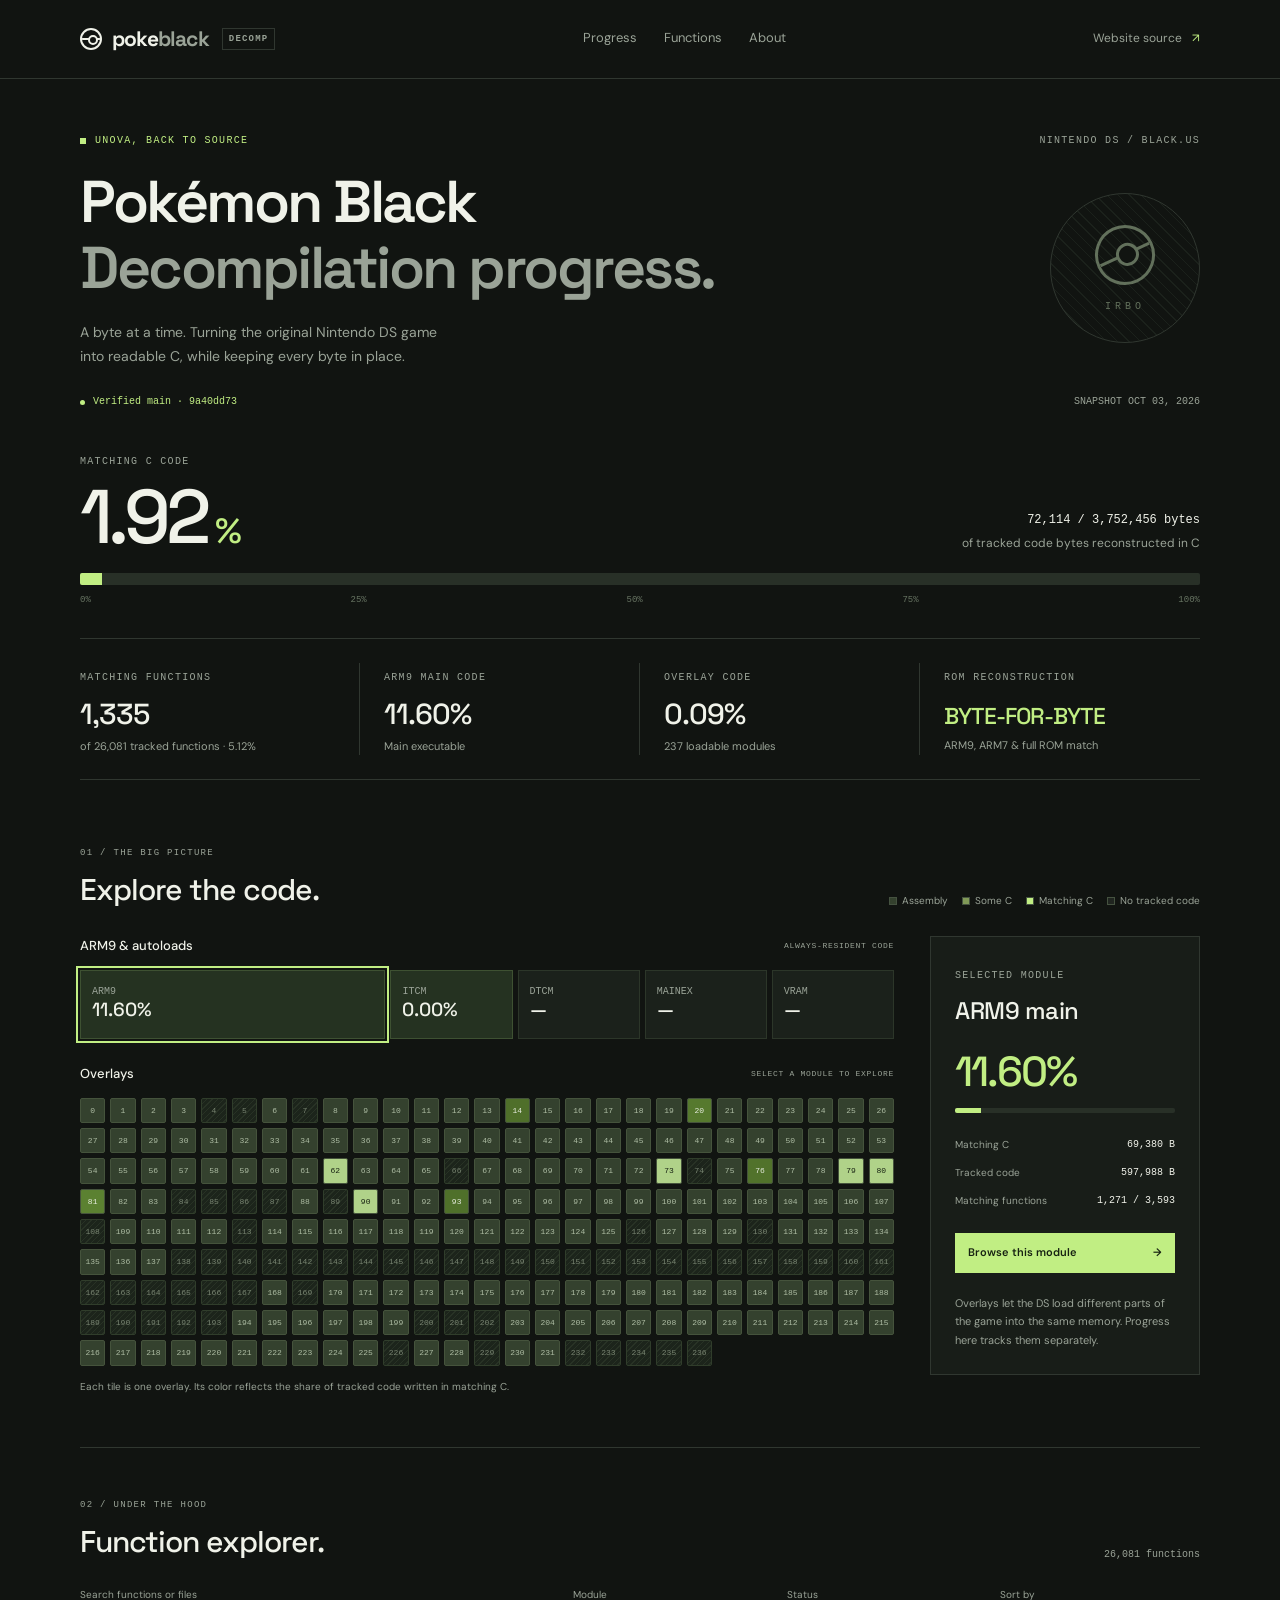
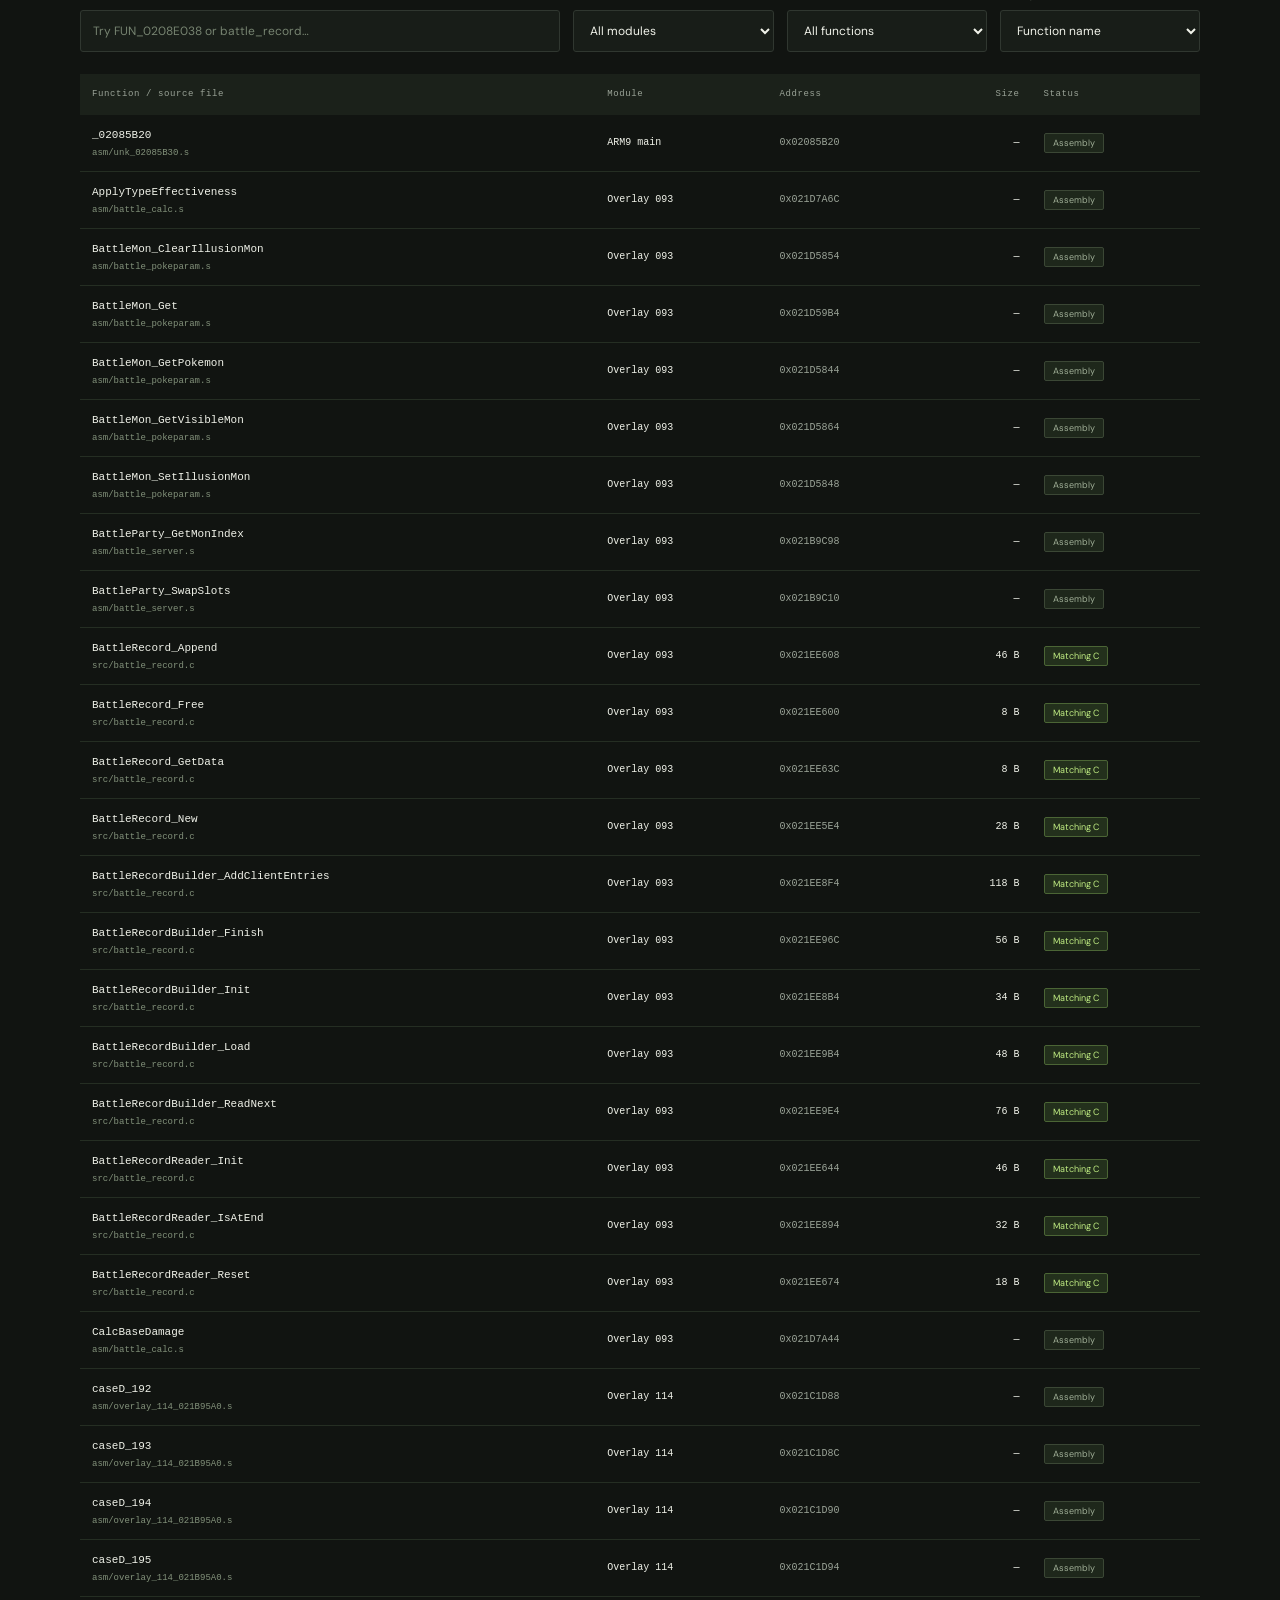
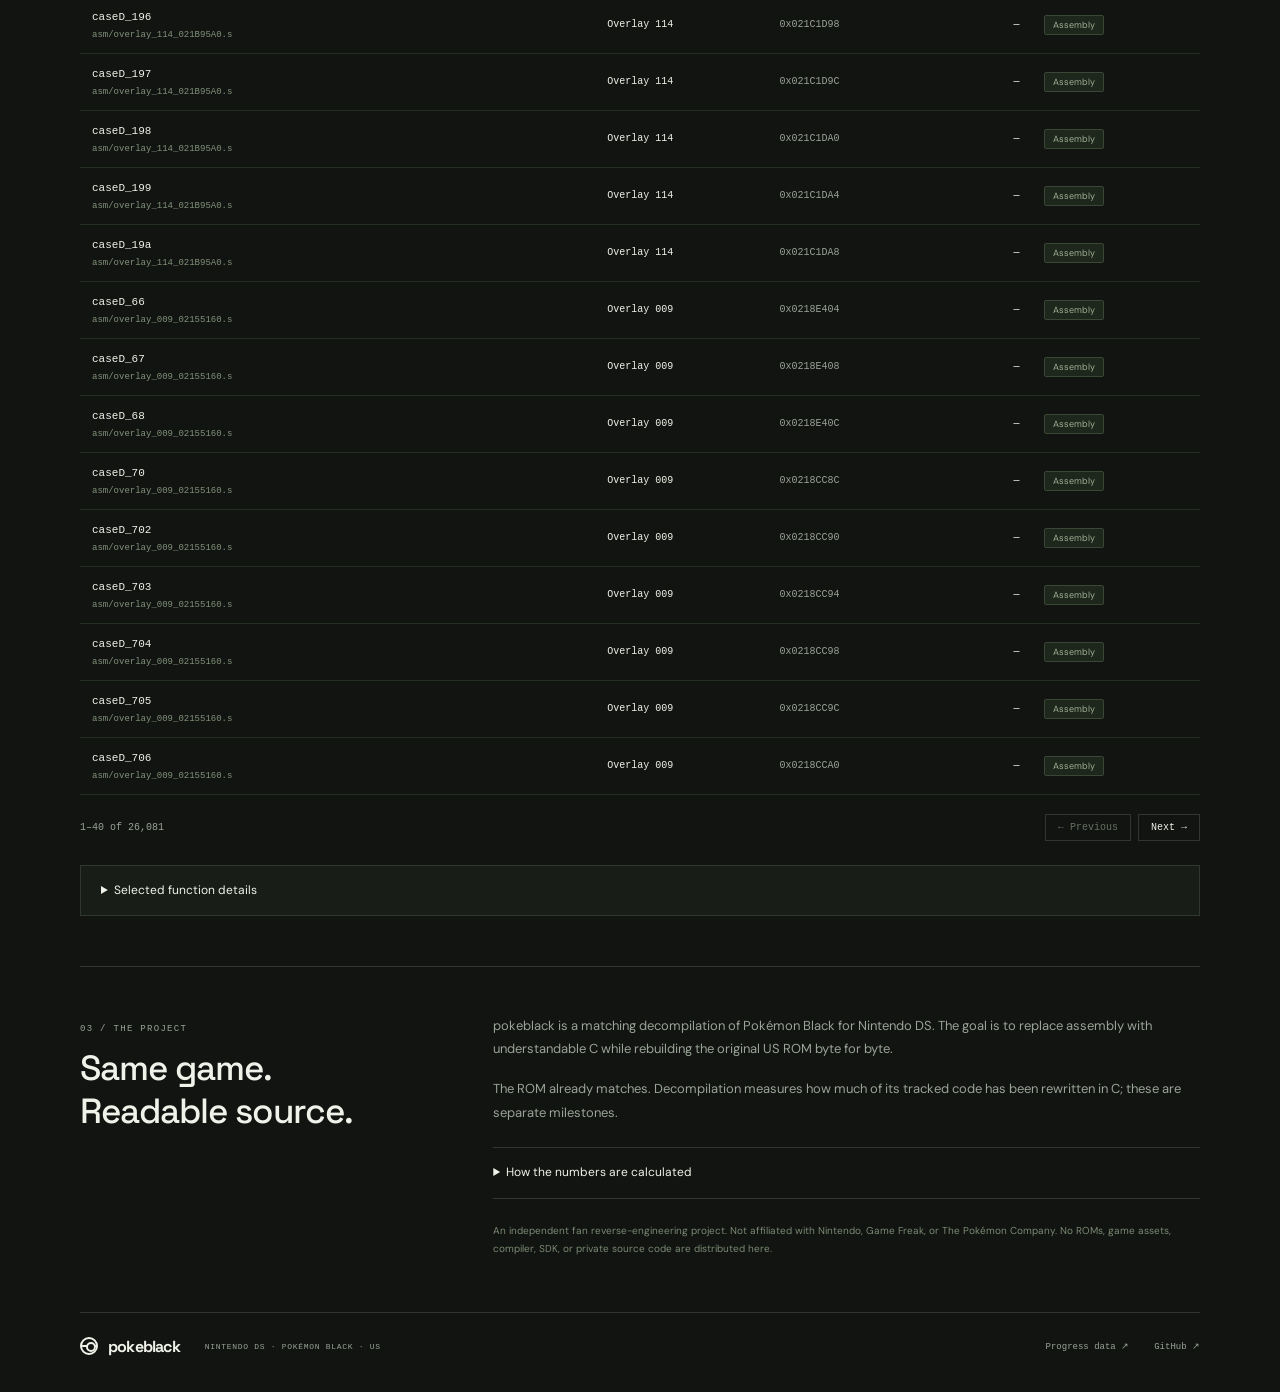
==== index.html @ dac3422d "Add verified Pokemon Black progress showcase" ====
<!doctype html>
<html lang="en">
<head>
  <meta charset="utf-8">
  <meta name="viewport" content="width=device-width,initial-scale=1">
  <meta name="theme-color" content="#111411">
  <meta name="description" content="Follow Pokémon Black's matching decompilation: verified code progress, Nintendo DS overlays, and a searchable function explorer.">
  <title>pokeblack · Decompilation progress</title>
  <link rel="icon" href="favicon.svg" type="image/svg+xml">
  <link rel="stylesheet" href="style.css">
  <script src="app.js" defer></script>
</head>
<body>
  <a class="skip" href="#main">Skip to content</a>
  <header>
    <div class="header-inner">
      <a class="brand" href="#"><span class="ball" aria-hidden="true"></span>poke<span>black</span><span class="brand-tag">DECOMP</span></a>
      <nav aria-label="Main navigation"><a href="#progress">Progress</a><a href="#explorer">Functions</a><a href="#about">About</a></nav>
      <a class="repo-link" href="https://github.com/reflxay/pokeblack-progress">Website source <span aria-hidden="true">↗</span></a>
    </div>
  </header>
  <main id="main">
    <section class="hero" id="progress">
      <div class="eyebrow"><span class="tiny-square"></span> UNOVA, BACK TO SOURCE <span class="edition">NINTENDO DS / BLACK.US</span></div>
      <div class="hero-heading"><div><h1>Pokémon Black<span>Decompilation progress.</span></h1><p>A byte at a time. Turning the original Nintendo DS game<br class="desktop-break"> into readable C, while keeping every byte in place.</p></div><div class="hero-mark" aria-hidden="true"><span class="ball"></span><span>IRBO</span></div></div>
      <div class="snapshot"><span class="live-dot"></span><span id="verification">Loading verified snapshot…</span><span class="snapshot-date" id="snapshot-date"></span></div>
      <p class="error" id="error" role="alert" hidden></p>
      <div class="progress-heading"><div><span class="metric-label">MATCHING C CODE</span><div class="big-number"><span id="overall">—</span><span>%</span></div></div><div class="progress-caption"><strong id="byte-caption">Reading progress data…</strong><span>of tracked code bytes reconstructed in C</span></div></div>
      <progress id="overall-bar" value="0" max="100" aria-label="Overall matching C code progress"></progress>
      <div class="scale" aria-hidden="true"><span>0%</span><span>25%</span><span>50%</span><span>75%</span><span>100%</span></div>
      <div class="stats">
        <div><span class="metric-label">MATCHING FUNCTIONS</span><strong id="matched-functions">—</strong><span id="function-caption">of tracked named functions</span></div>
        <div><span class="metric-label">ARM9 MAIN CODE</span><strong id="arm9-percent">—</strong><span>Main executable</span></div>
        <div><span class="metric-label">OVERLAY CODE</span><strong id="overlay-percent">—</strong><span id="overlay-caption">Loadable game modules</span></div>
        <div><span class="metric-label">ROM RECONSTRUCTION</span><strong class="match" id="rom-status">—</strong><span id="rom-caption">Original ROM comparison</span></div>
      </div>
    </section>

    <section class="map-section" aria-labelledby="map-title">
      <div class="section-title"><div><span class="section-number">01 / THE BIG PICTURE</span><h2 id="map-title">Explore the code.</h2></div><div class="legend"><span><i class="legend-remaining"></i>Assembly</span><span><i class="legend-partial"></i>Some C</span><span><i class="legend-done"></i>Matching C</span><span><i class="legend-empty"></i>No tracked code</span></div></div>
      <div class="map-layout"><div class="map-main"><div class="map-label"><h3>ARM9 &amp; autoloads</h3><span>ALWAYS-RESIDENT CODE</span></div><div id="core-map" class="core-map"></div><div class="map-label overlays-label"><h3>Overlays</h3><span>SELECT A MODULE TO EXPLORE</span></div><div class="heatmap" id="overlay-map" aria-label="Overlay code progress"></div><p class="map-note">Each tile is one overlay. Its color reflects the share of tracked code written in matching C.</p></div>
      <aside class="module-detail" id="module-detail" aria-live="polite"><span class="metric-label">SELECTED MODULE</span><h3 id="module-title">ARM9 main</h3><strong class="module-percent" id="module-percent">—</strong><progress id="module-bar" value="0" max="100" aria-label="Selected module matching C progress"></progress><dl><div><dt>Matching C</dt><dd id="module-bytes">—</dd></div><div><dt>Tracked code</dt><dd id="module-total">—</dd></div><div><dt>Matching functions</dt><dd id="module-functions">—</dd></div></dl><button class="primary-button" id="explore-module" type="button">Browse this module <span aria-hidden="true">→</span></button><p>Overlays let the DS load different parts of the game into the same memory. Progress here tracks them separately.</p></aside></div>
    </section>

    <section id="explorer" aria-labelledby="explorer-title">
      <div class="section-title"><div><span class="section-number">02 / UNDER THE HOOD</span><h2 id="explorer-title">Function explorer.</h2></div><span class="result-count" id="result-count" aria-live="polite">Loading…</span></div>
      <form class="filters" role="search" id="filters"><label class="search-label">Search functions or files<input id="search" type="search" placeholder="Try FUN_0208E038 or battle_record…" autocomplete="off"></label><label>Module<select id="module-select"><option value="">All modules</option></select></label><label>Status<select id="status-select"><option value="">All functions</option><option value="matched">Matching C</option><option value="assembly">Assembly</option></select></label><label>Sort by<select id="sort-select"><option value="name">Function name</option><option value="size">C function size</option><option value="module">Module</option></select></label></form>
      <div class="table-wrapper"><table><thead><tr><th scope="col">Function / source file</th><th scope="col">Module</th><th scope="col">Address</th><th scope="col" class="size-cell">Size</th><th scope="col">Status</th></tr></thead><tbody id="function-rows"></tbody></table><p id="empty" class="empty" hidden>No functions match these filters. Try another name or module.</p></div>
      <div class="pagination"><span id="page-caption"></span><div><button id="previous" type="button" disabled aria-label="Previous page">← Previous</button><button id="next" type="button" disabled aria-label="Next page">Next →</button></div></div>
      <details class="function-detail" id="function-detail"><summary>Selected function details</summary><dl id="function-info"></dl><p>Source stays in the private decompilation mirror. This public site contains progress metadata only.</p></details>
    </section>

    <section id="about" class="about" aria-labelledby="about-title"><div><span class="section-number">03 / THE PROJECT</span><h2 id="about-title">Same game.<br>Readable source.</h2></div><div class="about-copy"><p>pokeblack is a matching decompilation of Pokémon Black for Nintendo DS. The goal is to replace assembly with understandable C while rebuilding the original US ROM byte for byte.</p><p>The ROM already matches. Decompilation measures how much of its tracked code has been rewritten in C; these are separate milestones.</p><details><summary>How the numbers are calculated</summary><p>Code progress uses objdiff v3.8.0 function-sized code bytes from linked ARM9, autoload, and overlay objects. Embedded literal pools can be included in assembly code ranges. Discarded linker helpers, data-only regions, ARM7, and game assets are excluded from this code percentage.</p><p>Function totals combine emitted named assembly function labels with emitted C functions. Compiler-generated assembly wrappers are excluded, and inline assembly does not count as matching C. Assembly function sizes are shown as a dash because their labels do not provide reliable byte sizes.</p><p>Each snapshot records a verified main revision. Export requires its successful integration receipt and rechecks ARM9, ARM7, and the full ROM hashes. Updates are published when a new verified snapshot is committed.</p></details><p class="about-small">An independent fan reverse-engineering project. Not affiliated with Nintendo, Game Freak, or The Pokémon Company. No ROMs, game assets, compiler, SDK, or private source code are distributed here.</p></div></section>
    <noscript><p class="error">Enable JavaScript to browse the progress snapshot, or download <a href="data/progress.json">the progress JSON</a>.</p></noscript>
  </main>
  <footer><a class="brand" href="#"><span class="ball" aria-hidden="true"></span>pokeblack</a><span>NINTENDO DS · POKÉMON BLACK · US</span><a href="data/progress.json">Progress data ↗</a><a href="https://github.com/reflxay/pokeblack-progress">GitHub ↗</a></footer>
</body>
</html>
---- style.css ----
@import url('https://fonts.googleapis.com/css2?family=DM+Sans:wght@400;500;600;700&family=Space+Grotesk:wght@400;500;600;700&display=swap');
:root{color-scheme:dark;--bg:#111411;--panel:#181d18;--line:#303730;--ink:#f0f2e9;--muted:#9aa397;--accent:#c1ee83;--mono:ui-monospace,SFMono-Regular,Consolas,monospace}
*{box-sizing:border-box}html{scroll-behavior:smooth;scroll-padding-top:90px}body{margin:0;background:var(--bg);color:var(--ink);font-family:'DM Sans',system-ui,sans-serif;font-size:15px;line-height:1.6}button,input,select{font:inherit}a{color:inherit;text-decoration:none}button,a,input,select,summary{touch-action:manipulation}button{cursor:pointer}a:hover{color:var(--accent)}:focus-visible{outline:2px solid var(--accent);outline-offset:4px}.skip{position:fixed;top:-80px;left:15px;background:var(--accent);color:var(--bg);z-index:5;padding:8px 16px}.skip:focus{top:10px}header{border-bottom:1px solid var(--line);background:var(--bg)}.header-inner{max-width:1200px;margin:auto;padding:22px 40px;display:flex;align-items:center;gap:36px}.brand{display:flex;align-items:center;gap:10px;font-family:'Space Grotesk',sans-serif;font-weight:700;font-size:21px;letter-spacing:-.8px}.brand>span:not(.ball):not(.brand-tag){margin-left:-10px;color:var(--muted)}.brand-tag{font-family:var(--mono);font-size:9px;letter-spacing:1.2px;margin-left:3px;border:1px solid var(--line);padding:3px 6px;color:var(--muted)}.ball{display:inline-block;width:22px;height:22px;border:2px solid currentColor;border-radius:50%;position:relative;overflow:hidden;flex:none}.ball:before{content:'';position:absolute;top:8px;left:0;right:0;border-top:2px solid currentColor}.ball:after{content:'';position:absolute;width:6px;height:6px;border:2px solid currentColor;border-radius:50%;left:6px;top:5px;background:var(--bg)}nav{display:flex;gap:27px;font-size:13px;margin:auto}nav a{color:var(--muted)}.repo-link{font-size:12px;color:var(--muted)}.repo-link span{color:var(--accent);padding-left:7px}main{max-width:1200px;margin:auto;padding:0 40px}.hero{padding:54px 0 42px}.eyebrow,.section-number,.metric-label,.map-label>span,.edition{font-family:var(--mono);font-size:10px;letter-spacing:1.3px;color:var(--muted)}.eyebrow{display:flex;align-items:center;gap:9px;color:var(--accent)}.tiny-square{width:6px;height:6px;background:var(--accent)}.edition{margin-left:auto;color:var(--muted)}.hero-heading{display:flex;align-items:center;justify-content:space-between;gap:20px;padding:20px 0 19px}h1,h2,h3,p{margin-top:0}h1{font-family:'Space Grotesk',sans-serif;font-size:clamp(35px,5vw,59px);line-height:1.12;letter-spacing:-2.5px;margin-bottom:20px;font-weight:600}h1 span{display:block;color:var(--muted)}.hero-heading p{color:var(--muted);font-size:14px;line-height:1.7;margin-bottom:0}.hero-mark{width:150px;height:150px;border:1px solid var(--line);display:flex;flex-direction:column;align-items:center;justify-content:center;gap:16px;background:repeating-linear-gradient(45deg,transparent,transparent 7px,#1b211b 7px,#1b211b 8px);border-radius:50%;color:#62705b}.hero-mark .ball{width:60px;height:60px;border-width:3px;transform:rotate(-25deg)}.hero-mark .ball:before{top:25px;border-width:3px}.hero-mark .ball:after{width:17px;height:17px;left:18px;top:16px;border-width:3px}.hero-mark>span:last-child{font:10px var(--mono);letter-spacing:4px}.snapshot{display:flex;align-items:center;gap:8px;color:var(--accent);font-family:var(--mono);font-size:10px;margin-top:7px}.live-dot{width:5px;height:5px;background:var(--accent);border-radius:50%;flex:none}.snapshot-date{color:var(--muted);margin-left:auto}.progress-heading{display:flex;justify-content:space-between;align-items:flex-end;margin:37px 0 14px}.big-number{font:500 76px/1.12 'Space Grotesk',sans-serif;letter-spacing:-5px;margin-top:3px}.big-number>span:last-child{font-size:35px;letter-spacing:-1px;color:var(--accent);margin-left:9px}.progress-caption{text-align:right;color:var(--muted);font-size:12px;padding-bottom:6px}.progress-caption strong{display:block;font-family:var(--mono);font-size:12px;color:var(--ink);font-weight:400;margin-bottom:4px}progress{appearance:none;border:0;width:100%;height:12px;display:block;background:#283027;border-radius:2px;overflow:hidden}progress::-webkit-progress-bar{background:#283027}progress::-webkit-progress-value{background:var(--accent)}progress::-moz-progress-bar{background:var(--accent)}.scale{display:flex;justify-content:space-between;color:#687563;font-family:var(--mono);font-size:9px;margin-top:8px}.stats{display:grid;grid-template-columns:repeat(4,1fr);margin-top:30px;border-top:1px solid var(--line);border-bottom:1px solid var(--line);padding:24px 0}.stats>div{border-right:1px solid var(--line);padding:0 24px}.stats>div:first-child{padding-left:0}.stats>div:last-child{border:0}.stats strong{display:block;font:500 29px 'Space Grotesk',sans-serif;margin:8px 0 6px;letter-spacing:-1px}.stats span:last-child{color:var(--muted);font-size:11px;display:block}.stats .match{color:var(--accent);font-size:23px;padding-top:6px}.section-title{display:flex;align-items:flex-end;justify-content:space-between;gap:22px;margin:0 0 27px}.section-number{font-size:9px}.section-title h2,.about h2{font:500 30px/1.25 'Space Grotesk',sans-serif;letter-spacing:-1px;margin:9px 0 0}.map-section{padding:16px 0 52px}.legend{display:flex;flex-wrap:wrap;gap:14px;font-size:10px;color:var(--muted)}.legend span{display:flex;align-items:center;gap:5px}.legend i{width:8px;height:8px;display:inline-block;border:1px solid #455240}.legend-remaining{background:#34412e}.legend-partial{background:#809957}.legend-done{background:var(--accent)}.legend-empty{background:#202520}.map-layout{display:grid;grid-template-columns:1fr 270px;gap:36px}.map-label{display:flex;justify-content:space-between;align-items:center;margin-bottom:13px;gap:10px}.map-label h3{font-size:13px;margin:0;font-weight:500}.map-label>span{font-size:8px;letter-spacing:.7px}.core-map{display:grid;grid-template-columns:2.5fr repeat(4,1fr);gap:5px}.core-tile{min-height:69px;border:1px solid #3e5132;background:#253221;color:var(--ink);text-align:left;padding:9px 11px}.core-tile>span{display:block;font:10px var(--mono);color:var(--muted)}.core-tile>strong{font:500 19px 'Space Grotesk',sans-serif}.core-tile.empty-tile{background:#1b211b;border-color:#2c3629}.core-tile[aria-pressed=true],.heatmap button[aria-pressed=true]{outline:2px solid var(--accent);outline-offset:2px}.overlays-label{margin-top:25px}.heatmap{display:grid;grid-template-columns:repeat(auto-fill,minmax(25px,1fr));gap:5px}.heatmap button{border:1px solid #45533c;border-radius:2px;aspect-ratio:1;background:#34412e;color:#aebda4;font:8px var(--mono);padding:0}.heatmap button.empty-tile{background:repeating-linear-gradient(135deg,#1c241b,#1c241b 3px,#283225 3px,#283225 4px);border-color:#303d2b;color:#798572}.heatmap button:hover{outline:2px solid var(--accent);outline-offset:1px;z-index:1}.map-note{font-size:10px;color:var(--muted);margin:13px 0 0}.module-detail{background:var(--panel);border:1px solid var(--line);padding:24px;height:fit-content;position:sticky;top:24px}.module-detail h3{font:500 24px 'Space Grotesk',sans-serif;letter-spacing:-.5px;margin:10px 0 25px}.module-percent{font:500 42px/1 'Space Grotesk',sans-serif;color:var(--accent);letter-spacing:-2px;display:block;margin-bottom:15px}.module-detail progress{height:5px}.module-detail dl{margin:24px 0}.module-detail dl>div{display:flex;justify-content:space-between;gap:12px;font-size:10px;margin-top:12px}.module-detail dt{color:var(--muted)}dd{margin:0}.module-detail dd{font-family:var(--mono)}.primary-button{display:flex;justify-content:space-between;width:100%;border:0;background:var(--accent);color:#172212;font-size:11px;padding:11px 13px;font-weight:600}.module-detail>p{font-size:11px;line-height:1.7;color:var(--muted);margin:21px 0 0}#explorer{padding:42px 0 50px;border-top:1px solid var(--line)}.result-count{font:10px var(--mono);color:var(--muted)}.filters{display:grid;grid-template-columns:2.4fr 1fr 1fr 1fr;gap:13px;margin-bottom:22px}.filters label{font-size:10px;color:var(--muted);display:flex;flex-direction:column;gap:7px}input,select{width:100%;background:var(--panel);border:1px solid var(--line);border-radius:3px;color:var(--ink);font-size:12px;padding:11px 12px;height:42px;min-width:0}input::placeholder{color:#778471}input:focus,select:focus{outline:1px solid var(--accent);border-color:var(--accent)}select{padding-right:7px}.table-wrapper{overflow:auto}table{border-collapse:collapse;width:100%;font-size:12px}th{text-align:left;font-weight:400;font-size:9px;font-family:var(--mono);letter-spacing:.6px;color:var(--muted);background:#1b211a;padding:13px 12px;white-space:nowrap}td{padding:13px 12px;border-bottom:1px solid #252e23;vertical-align:middle;font-size:10px;font-family:var(--mono)}td:first-child{width:46%;min-width:240px}td:nth-child(3){color:var(--muted)}.function-button{border:0;background:none;color:var(--ink);padding:0;text-align:left;font:11px var(--mono)}.function-button:hover{color:var(--accent)}.file-name{font:9px var(--mono);color:#83927b;display:block;margin-top:4px}.status-badge{display:inline-block;font:9px 'DM Sans',sans-serif;border:1px solid #3b4735;background:#1e271b;color:#9fae96;padding:3px 8px;white-space:nowrap;border-radius:2px}.status-badge.matched{color:var(--accent);background:#23301c;border-color:#4b6535}.size-cell{text-align:right}.pagination{display:flex;align-items:center;justify-content:space-between;margin-top:19px;font:10px var(--mono);color:var(--muted)}.pagination button{background:none;border:1px solid var(--line);padding:7px 12px;color:var(--ink);font:10px var(--mono);margin-left:7px}.pagination button:disabled{color:#677060;cursor:default}.pagination button:enabled:hover{border-color:var(--accent)}.empty{padding:35px;text-align:center;color:var(--muted)}.function-detail{margin-top:24px;background:var(--panel);border:1px solid var(--line);padding:15px 20px;font-size:12px}.function-detail dl{display:grid;grid-template-columns:110px 1fr;gap:10px;overflow-wrap:anywhere;font:11px var(--mono)}.function-detail dt{color:var(--muted)}.function-detail p{font-size:11px;color:var(--muted);margin-bottom:0}.about{border-top:1px solid var(--line);padding:47px 0 54px;display:grid;grid-template-columns:1fr 2fr;gap:60px}.about h2{font-size:35px}.about-copy{font-size:13px;color:var(--muted);line-height:1.8}.about-copy p{margin-bottom:17px}.about-copy details{border-top:1px solid var(--line);border-bottom:1px solid var(--line);padding:14px 0;margin:23px 0}summary{cursor:pointer;color:var(--ink);font-size:12px}.about-copy details[open] summary{margin-bottom:18px}.about-copy details p{font-size:12px}.about-small{font-size:10px;margin:0!important;color:#7c8a74}footer{border-top:1px solid var(--line);max-width:1120px;margin:auto;padding:23px 0 35px;display:flex;align-items:center;gap:25px;font:9px var(--mono);color:var(--muted)}footer .brand{font-size:16px;color:var(--ink)}footer .ball{width:18px;height:18px}footer .ball:before{top:6px}footer .ball:after{top:3px;left:4px}footer>span{margin-right:auto;font-size:8px;letter-spacing:.7px}.error{border:1px solid #925e52;color:#f1b2a1;padding:15px;margin-top:20px;font-size:13px}[hidden]{display:none!important}
@media(min-width:1400px){.hero{padding-top:65px}}@media(max-width:900px){.header-inner{padding:20px 25px;gap:20px}main{padding:0 25px}.hero-mark{width:110px;height:110px}.map-layout{grid-template-columns:1fr 230px;gap:22px}.legend{gap:9px}.map-label>span{display:none}.core-map{grid-template-columns:repeat(5,1fr)}.core-tile{padding:8px}.core-tile>strong{font-size:15px}.stats>div{padding:0 15px}.metric-label{font-size:8px}.filters{grid-template-columns:2fr 1fr 1fr}.filters label:last-child{grid-column:2/4}.search-label{grid-row:1/3;justify-content:center}.about{gap:30px}footer{margin:0 25px}.repo-link{font-size:10px}}
@media(max-width:650px){html{scroll-padding-top:24px}.header-inner{padding:17px 20px;flex-wrap:wrap;gap:14px;justify-content:space-between}.brand{font-size:20px}nav{order:3;width:100%;margin:0;gap:28px}.repo-link{margin-left:auto}.brand-tag{display:none}main{padding:0 20px}.hero{padding:32px 0 25px}.edition{font-size:7px;letter-spacing:.3px}.eyebrow{font-size:8px;letter-spacing:.8px}.hero-heading{padding-top:22px}h1{font-size:38px;letter-spacing:-1.8px}.hero-heading p{font-size:12px}.hero-mark{display:none}.desktop-break{display:none}.snapshot{font-size:8px;gap:6px;flex-wrap:wrap}.snapshot-date{width:100%;margin:3px 0 0 11px}.progress-heading{margin-top:28px;gap:15px}.big-number{font-size:66px;letter-spacing:-4px}.big-number>span:last-child{font-size:29px;margin-left:4px}.progress-caption{font-size:9px;max-width:145px}.progress-caption strong{font-size:9px}.stats{grid-template-columns:1fr 1fr;padding:5px 0 22px;row-gap:24px}.stats>div{padding:19px 0 0 18px}.stats>div:first-child,.stats>div:nth-child(3){padding-left:0}.stats>div:nth-child(2){border:0}.stats strong{font-size:27px}.stats span:last-child{font-size:10px}.stats .metric-label{font-size:8px}.section-title{flex-direction:column;align-items:flex-start;gap:14px;margin-bottom:23px}.section-title h2{font-size:27px}.legend{font-size:9px;gap:11px}.map-section{padding-top:10px}.map-layout{grid-template-columns:1fr;gap:23px}.core-tile{min-height:62px;padding:8px 6px}.core-tile>span{font-size:8px}.core-tile>strong{font-size:14px}.heatmap{grid-template-columns:repeat(auto-fill,minmax(25px,1fr));gap:4px}.module-detail{position:static;padding:20px}.module-detail h3{margin:8px 0 15px}.module-percent{font-size:34px}.module-detail dl{margin:19px 0}.module-detail>p{margin-top:15px}.filters{grid-template-columns:1fr 1fr;gap:12px}.filters .search-label{grid-column:1/3;grid-row:auto}.filters label:last-child{grid-column:1/3}.filters label{font-size:10px}.table-wrapper{margin:0 -20px;padding:0 20px}th,td{padding:12px 9px}td:first-child{min-width:230px}.pagination{font-size:9px;gap:12px}.pagination button{font-size:9px;padding:8px;margin-left:4px}.about{grid-template-columns:1fr;gap:25px;padding:35px 0}.about h2{font-size:30px}.about h2 br{display:none}.about-copy{font-size:12px}footer{margin:0 20px;flex-wrap:wrap;gap:15px;padding-top:20px}footer>span{order:4;width:100%}footer .brand{margin-right:auto}.function-detail dl{grid-template-columns:80px 1fr;font-size:10px}}
@media(prefers-reduced-motion:reduce){html{scroll-behavior:auto}}
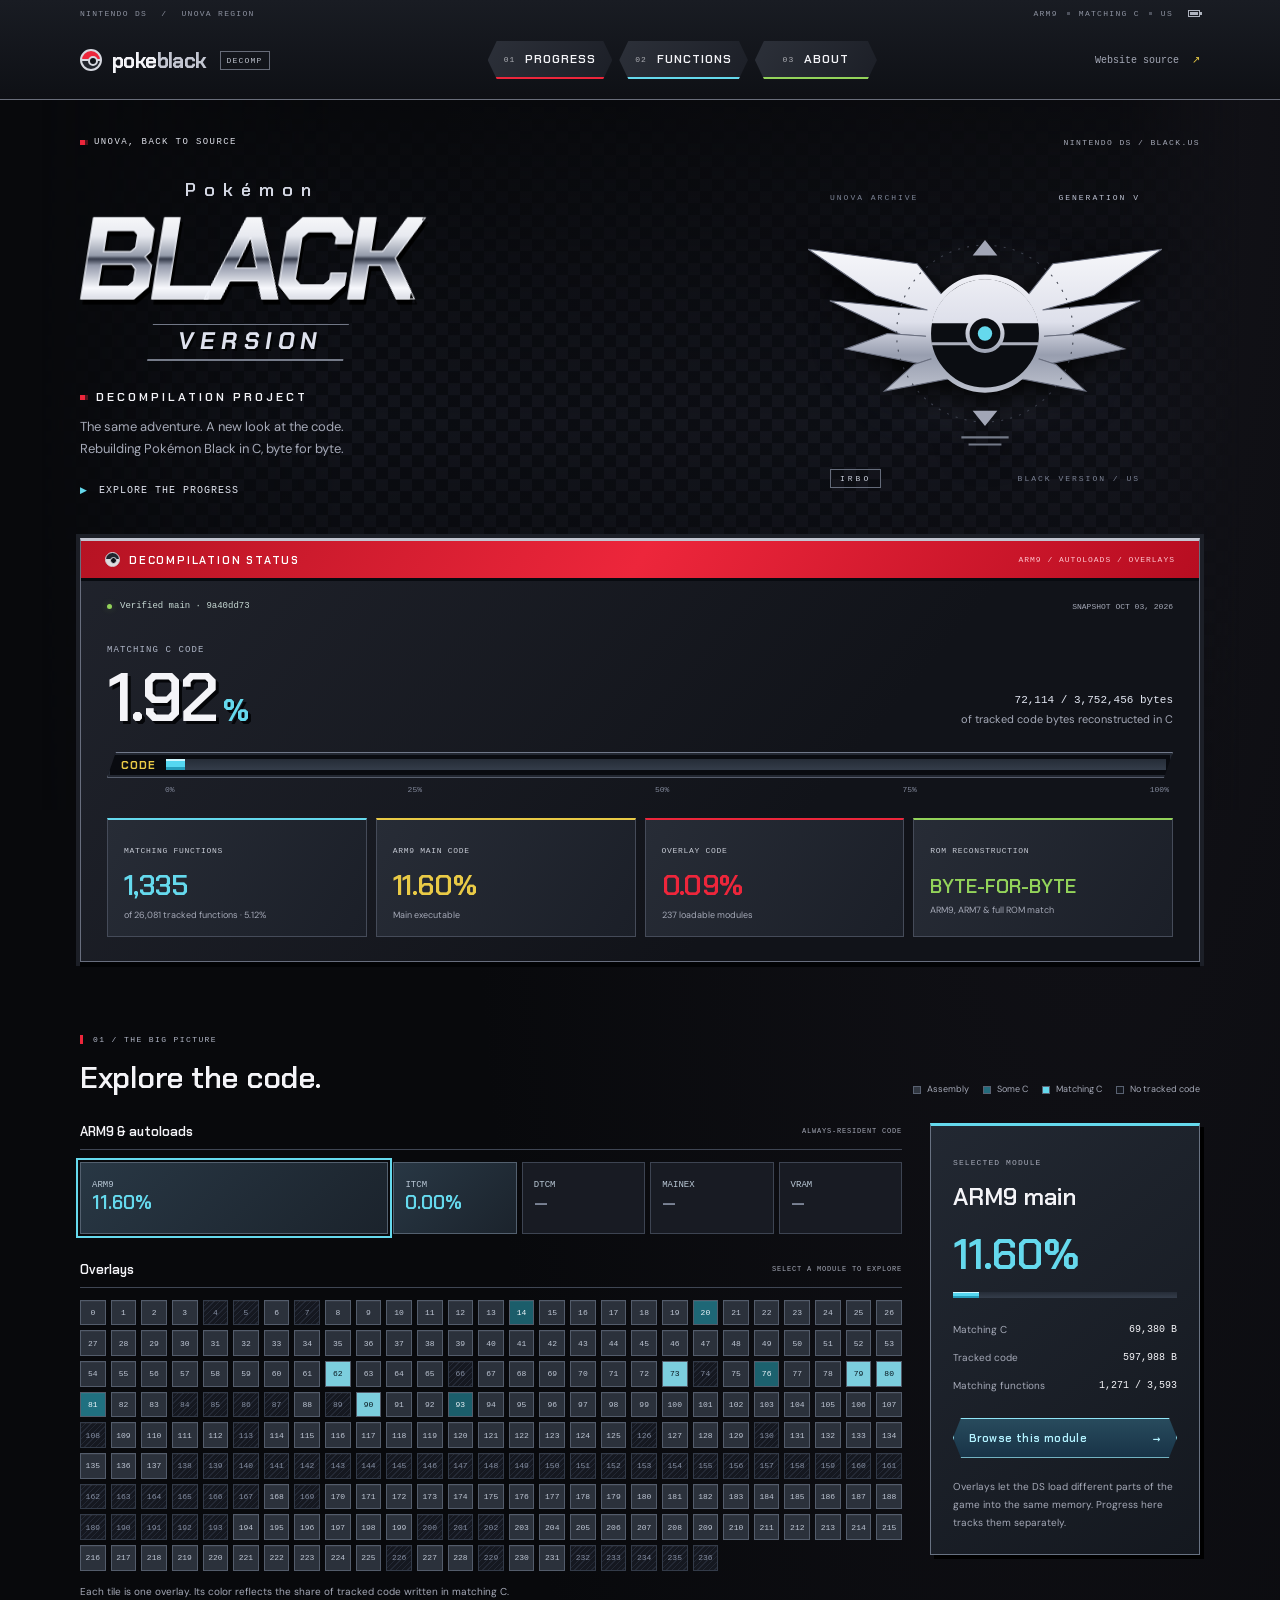
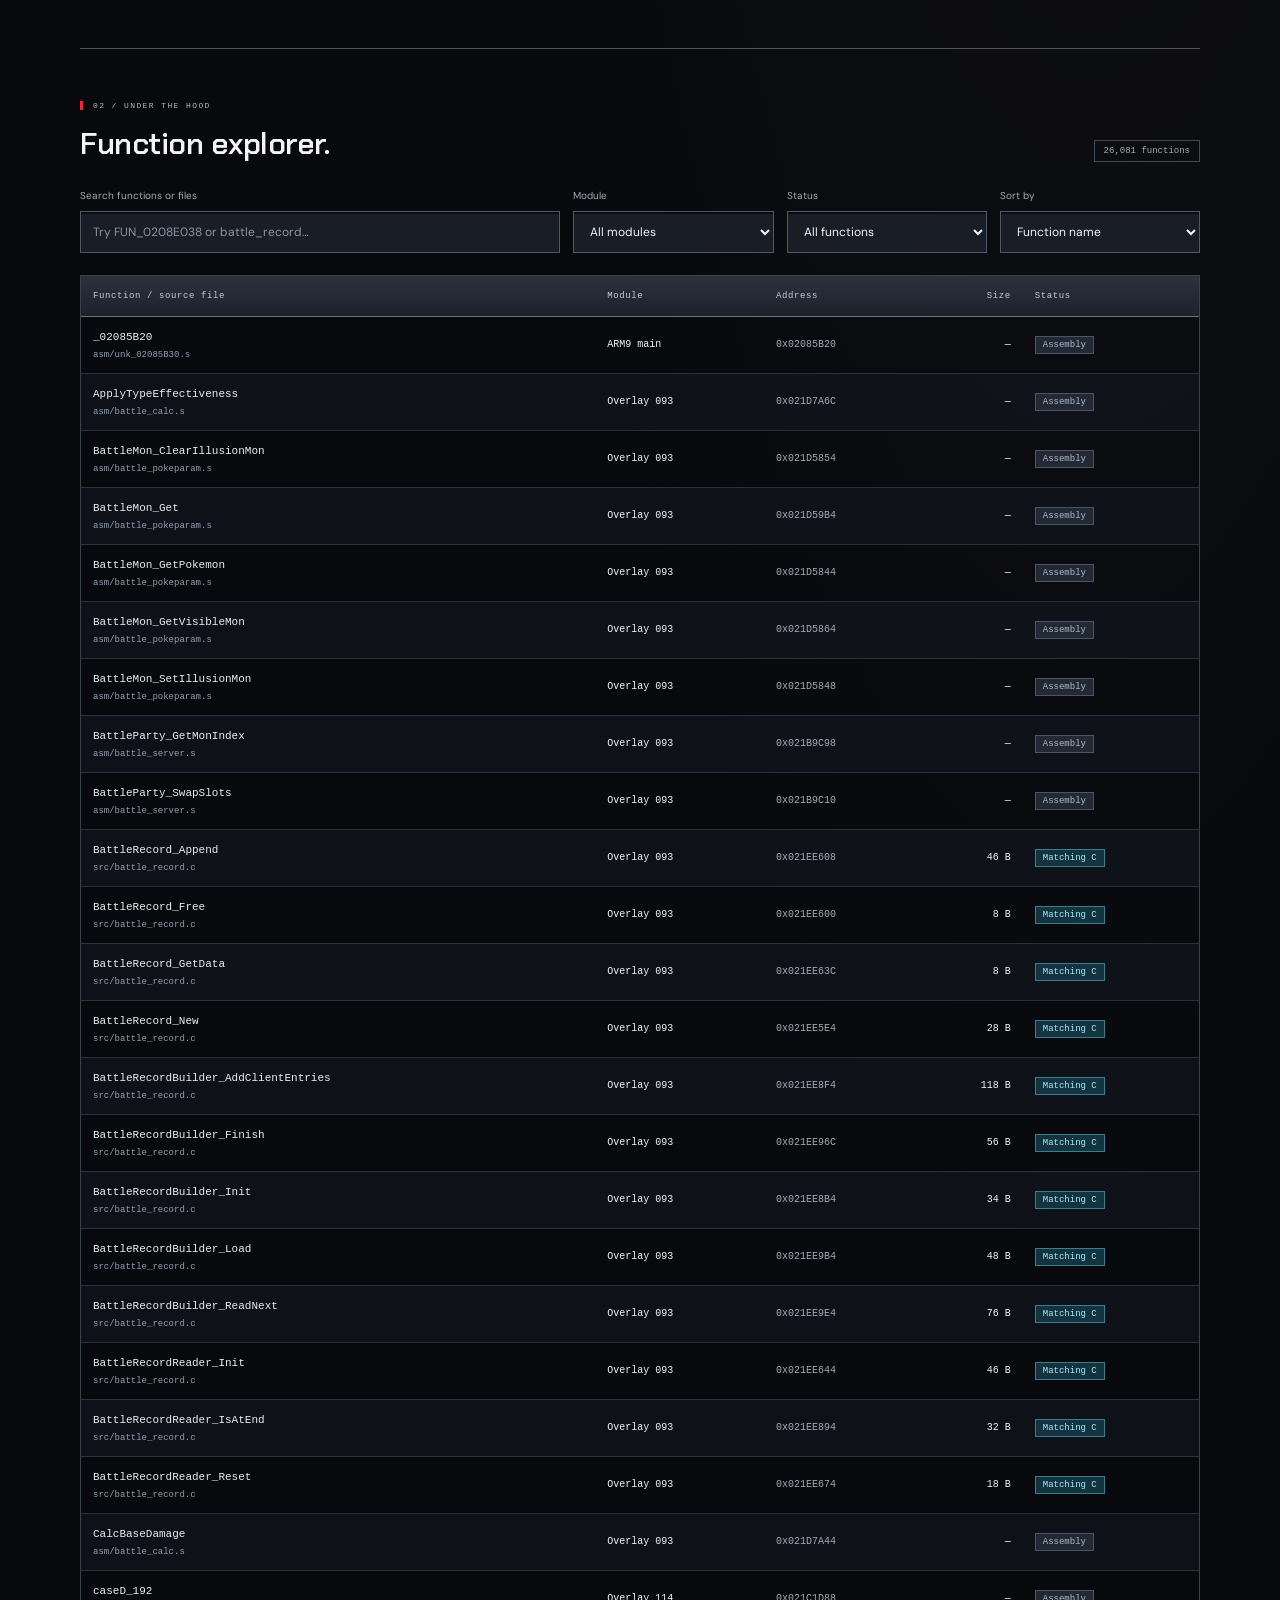
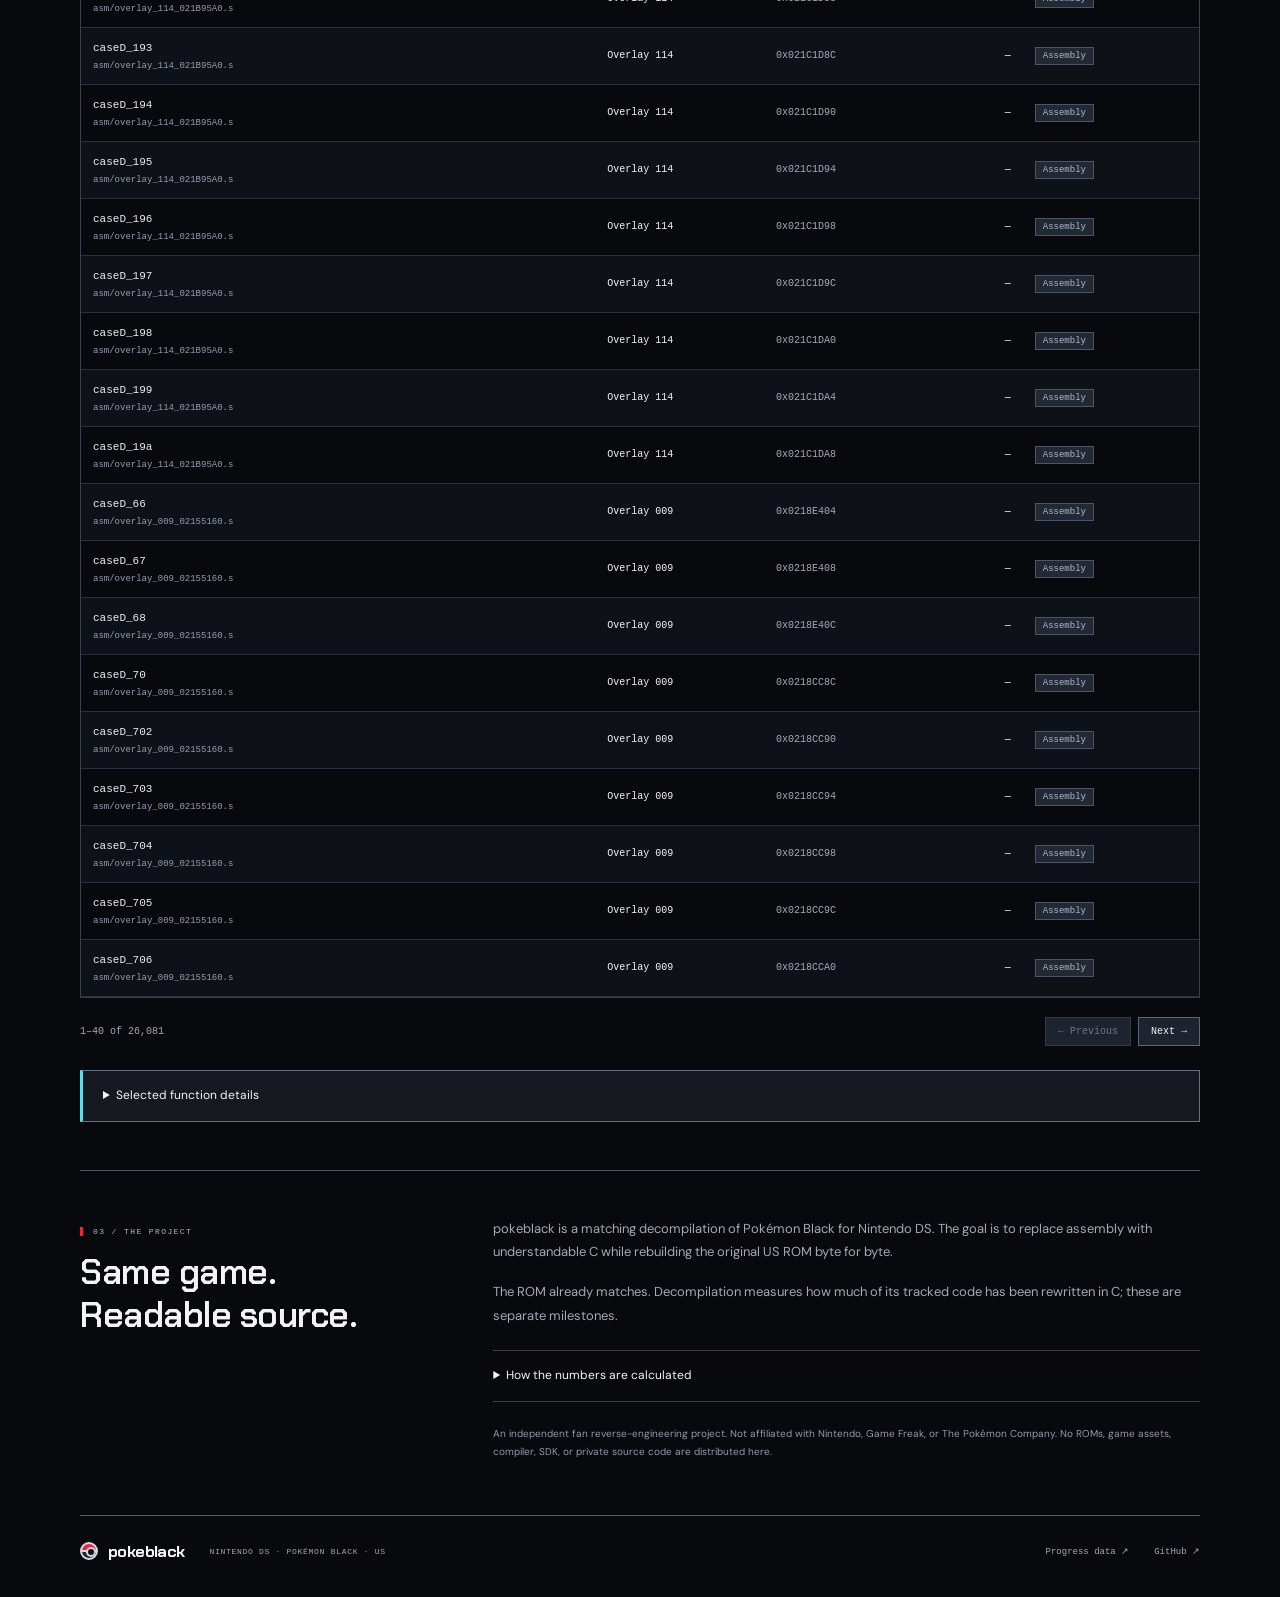
==== commit f2857288: "Style progress site after Pokemon Black" ====
--- a/index.html
+++ b/index.html
@@ -3,7 +3,7 @@
 <head>
   <meta charset="utf-8">
   <meta name="viewport" content="width=device-width,initial-scale=1">
-  <meta name="theme-color" content="#111411">
+  <meta name="theme-color" content="#08090c">
   <meta name="description" content="Follow Pokémon Black's matching decompilation: verified code progress, Nintendo DS overlays, and a searchable function explorer.">
   <title>pokeblack · Decompilation progress</title>
   <link rel="icon" href="favicon.svg" type="image/svg+xml">
@@ -13,20 +13,35 @@
 <body>
   <a class="skip" href="#main">Skip to content</a>
   <header>
+    <div class="system-strip"><span>NINTENDO DS <span class="system-divider">/</span> UNOVA REGION</span><span>ARM9 <i></i> MATCHING C <i></i> US <span class="battery" aria-hidden="true"></span></span></div>
     <div class="header-inner">
       <a class="brand" href="#"><span class="ball" aria-hidden="true"></span>poke<span>black</span><span class="brand-tag">DECOMP</span></a>
-      <nav aria-label="Main navigation"><a href="#progress">Progress</a><a href="#explorer">Functions</a><a href="#about">About</a></nav>
+      <nav aria-label="Main navigation"><a class="nav-progress" href="#progress"><span>01</span> Progress</a><a class="nav-functions" href="#explorer"><span>02</span> Functions</a><a class="nav-about" href="#about"><span>03</span> About</a></nav>
       <a class="repo-link" href="https://github.com/reflxay/pokeblack-progress">Website source <span aria-hidden="true">↗</span></a>
     </div>
   </header>
   <main id="main">
     <section class="hero" id="progress">
       <div class="eyebrow"><span class="tiny-square"></span> UNOVA, BACK TO SOURCE <span class="edition">NINTENDO DS / BLACK.US</span></div>
-      <div class="hero-heading"><div><h1>Pokémon Black<span>Decompilation progress.</span></h1><p>A byte at a time. Turning the original Nintendo DS game<br class="desktop-break"> into readable C, while keeping every byte in place.</p></div><div class="hero-mark" aria-hidden="true"><span class="ball"></span><span>IRBO</span></div></div>
+      <div class="hero-heading"><div class="hero-copy"><h1><span class="game-label">Pokémon</span><span class="game-title">BLACK</span><span class="game-version">VERSION</span><span class="sr-only">Decompilation progress</span></h1><div class="hero-subtitle"><span class="tiny-square"></span> DECOMPILATION PROJECT</div><p>The same adventure. A new look at the code.<br>Rebuilding Pokémon Black in C, byte for byte.</p><a class="start-link" href="#code-map"><span aria-hidden="true">▶</span> EXPLORE THE PROGRESS</a></div>
+        <div class="hero-mark" aria-hidden="true">
+          <div class="crest-label">UNOVA ARCHIVE <span>GENERATION V</span></div>
+          <svg class="unova-crest" viewBox="0 0 360 260" fill="none">
+            <defs><linearGradient id="silver" x1="180" y1="20" x2="180" y2="235" gradientUnits="userSpaceOnUse"><stop stop-color="#fff"/><stop offset=".45" stop-color="#dee0eb"/><stop offset=".6" stop-color="#989eaf"/><stop offset="1" stop-color="#f0f2f8"/></linearGradient></defs>
+            <g fill="url(#silver)" stroke="#6b7080" stroke-width="1"><path d="M152 108 114 60 8 46 74 91 124 105 29 96 98 129 143 132Z"/><path d="M142 132 85 128 44 143 115 157 151 145Z"/><path d="M151 145 111 158 82 184 145 172 164 155Z"/><path d="M208 108 246 60 352 46 286 91 236 105 331 96 262 129 217 132Z"/><path d="M218 132 275 128 316 143 245 157 209 145Z"/><path d="M209 145 249 158 278 184 215 172 196 155Z"/></g>
+            <circle cx="180" cy="128" r="86" stroke="#3d414d" stroke-dasharray="2 7"/><path d="m180 37 12 15h-24l12-15ZM180 218l-12-15h24l-12 15Z" fill="#a2a6b6"/>
+            <circle cx="180" cy="128" r="55" fill="#0b0d12" stroke="url(#silver)" stroke-width="5"/><path d="M128 118a53 53 0 0 1 104 0Z" fill="url(#silver)"/><path d="M128 138h104" stroke="#acb0bd" stroke-width="3"/><circle cx="180" cy="128" r="17" fill="#0b0d12" stroke="url(#silver)" stroke-width="4"/><circle cx="180" cy="128" r="7" fill="#65d9ed"/>
+            <path d="M157 229h46M164 236h32" stroke="#737987" stroke-width="2"/>
+          </svg>
+          <div class="crest-caption"><span>IRBO</span><span>BLACK VERSION / US</span></div>
+        </div>
+      </div>
+      <div class="progress-console">
+      <div class="console-top"><span><span class="ball" aria-hidden="true"></span> DECOMPILATION STATUS</span><span>ARM9 / AUTOLOADS / OVERLAYS</span></div>
       <div class="snapshot"><span class="live-dot"></span><span id="verification">Loading verified snapshot…</span><span class="snapshot-date" id="snapshot-date"></span></div>
       <p class="error" id="error" role="alert" hidden></p>
       <div class="progress-heading"><div><span class="metric-label">MATCHING C CODE</span><div class="big-number"><span id="overall">—</span><span>%</span></div></div><div class="progress-caption"><strong id="byte-caption">Reading progress data…</strong><span>of tracked code bytes reconstructed in C</span></div></div>
-      <progress id="overall-bar" value="0" max="100" aria-label="Overall matching C code progress"></progress>
+      <div class="hp-bar"><span aria-hidden="true">CODE</span><progress id="overall-bar" value="0" max="100" aria-label="Overall matching C code progress"></progress></div>
       <div class="scale" aria-hidden="true"><span>0%</span><span>25%</span><span>50%</span><span>75%</span><span>100%</span></div>
       <div class="stats">
         <div><span class="metric-label">MATCHING FUNCTIONS</span><strong id="matched-functions">—</strong><span id="function-caption">of tracked named functions</span></div>
@@ -34,9 +49,10 @@
         <div><span class="metric-label">OVERLAY CODE</span><strong id="overlay-percent">—</strong><span id="overlay-caption">Loadable game modules</span></div>
         <div><span class="metric-label">ROM RECONSTRUCTION</span><strong class="match" id="rom-status">—</strong><span id="rom-caption">Original ROM comparison</span></div>
       </div>
+      </div>
     </section>
 
-    <section class="map-section" aria-labelledby="map-title">
+    <section class="map-section" id="code-map" aria-labelledby="map-title">
       <div class="section-title"><div><span class="section-number">01 / THE BIG PICTURE</span><h2 id="map-title">Explore the code.</h2></div><div class="legend"><span><i class="legend-remaining"></i>Assembly</span><span><i class="legend-partial"></i>Some C</span><span><i class="legend-done"></i>Matching C</span><span><i class="legend-empty"></i>No tracked code</span></div></div>
       <div class="map-layout"><div class="map-main"><div class="map-label"><h3>ARM9 &amp; autoloads</h3><span>ALWAYS-RESIDENT CODE</span></div><div id="core-map" class="core-map"></div><div class="map-label overlays-label"><h3>Overlays</h3><span>SELECT A MODULE TO EXPLORE</span></div><div class="heatmap" id="overlay-map" aria-label="Overlay code progress"></div><p class="map-note">Each tile is one overlay. Its color reflects the share of tracked code written in matching C.</p></div>
       <aside class="module-detail" id="module-detail" aria-live="polite"><span class="metric-label">SELECTED MODULE</span><h3 id="module-title">ARM9 main</h3><strong class="module-percent" id="module-percent">—</strong><progress id="module-bar" value="0" max="100" aria-label="Selected module matching C progress"></progress><dl><div><dt>Matching C</dt><dd id="module-bytes">—</dd></div><div><dt>Tracked code</dt><dd id="module-total">—</dd></div><div><dt>Matching functions</dt><dd id="module-functions">—</dd></div></dl><button class="primary-button" id="explore-module" type="button">Browse this module <span aria-hidden="true">→</span></button><p>Overlays let the DS load different parts of the game into the same memory. Progress here tracks them separately.</p></aside></div>
--- a/style.css
+++ b/style.css
@@ -1,6 +1,22 @@
-@import url('https://fonts.googleapis.com/css2?family=DM+Sans:wght@400;500;600;700&family=Space+Grotesk:wght@400;500;600;700&display=swap');
-:root{color-scheme:dark;--bg:#111411;--panel:#181d18;--line:#303730;--ink:#f0f2e9;--muted:#9aa397;--accent:#c1ee83;--mono:ui-monospace,SFMono-Regular,Consolas,monospace}
-*{box-sizing:border-box}html{scroll-behavior:smooth;scroll-padding-top:90px}body{margin:0;background:var(--bg);color:var(--ink);font-family:'DM Sans',system-ui,sans-serif;font-size:15px;line-height:1.6}button,input,select{font:inherit}a{color:inherit;text-decoration:none}button,a,input,select,summary{touch-action:manipulation}button{cursor:pointer}a:hover{color:var(--accent)}:focus-visible{outline:2px solid var(--accent);outline-offset:4px}.skip{position:fixed;top:-80px;left:15px;background:var(--accent);color:var(--bg);z-index:5;padding:8px 16px}.skip:focus{top:10px}header{border-bottom:1px solid var(--line);background:var(--bg)}.header-inner{max-width:1200px;margin:auto;padding:22px 40px;display:flex;align-items:center;gap:36px}.brand{display:flex;align-items:center;gap:10px;font-family:'Space Grotesk',sans-serif;font-weight:700;font-size:21px;letter-spacing:-.8px}.brand>span:not(.ball):not(.brand-tag){margin-left:-10px;color:var(--muted)}.brand-tag{font-family:var(--mono);font-size:9px;letter-spacing:1.2px;margin-left:3px;border:1px solid var(--line);padding:3px 6px;color:var(--muted)}.ball{display:inline-block;width:22px;height:22px;border:2px solid currentColor;border-radius:50%;position:relative;overflow:hidden;flex:none}.ball:before{content:'';position:absolute;top:8px;left:0;right:0;border-top:2px solid currentColor}.ball:after{content:'';position:absolute;width:6px;height:6px;border:2px solid currentColor;border-radius:50%;left:6px;top:5px;background:var(--bg)}nav{display:flex;gap:27px;font-size:13px;margin:auto}nav a{color:var(--muted)}.repo-link{font-size:12px;color:var(--muted)}.repo-link span{color:var(--accent);padding-left:7px}main{max-width:1200px;margin:auto;padding:0 40px}.hero{padding:54px 0 42px}.eyebrow,.section-number,.metric-label,.map-label>span,.edition{font-family:var(--mono);font-size:10px;letter-spacing:1.3px;color:var(--muted)}.eyebrow{display:flex;align-items:center;gap:9px;color:var(--accent)}.tiny-square{width:6px;height:6px;background:var(--accent)}.edition{margin-left:auto;color:var(--muted)}.hero-heading{display:flex;align-items:center;justify-content:space-between;gap:20px;padding:20px 0 19px}h1,h2,h3,p{margin-top:0}h1{font-family:'Space Grotesk',sans-serif;font-size:clamp(35px,5vw,59px);line-height:1.12;letter-spacing:-2.5px;margin-bottom:20px;font-weight:600}h1 span{display:block;color:var(--muted)}.hero-heading p{color:var(--muted);font-size:14px;line-height:1.7;margin-bottom:0}.hero-mark{width:150px;height:150px;border:1px solid var(--line);display:flex;flex-direction:column;align-items:center;justify-content:center;gap:16px;background:repeating-linear-gradient(45deg,transparent,transparent 7px,#1b211b 7px,#1b211b 8px);border-radius:50%;color:#62705b}.hero-mark .ball{width:60px;height:60px;border-width:3px;transform:rotate(-25deg)}.hero-mark .ball:before{top:25px;border-width:3px}.hero-mark .ball:after{width:17px;height:17px;left:18px;top:16px;border-width:3px}.hero-mark>span:last-child{font:10px var(--mono);letter-spacing:4px}.snapshot{display:flex;align-items:center;gap:8px;color:var(--accent);font-family:var(--mono);font-size:10px;margin-top:7px}.live-dot{width:5px;height:5px;background:var(--accent);border-radius:50%;flex:none}.snapshot-date{color:var(--muted);margin-left:auto}.progress-heading{display:flex;justify-content:space-between;align-items:flex-end;margin:37px 0 14px}.big-number{font:500 76px/1.12 'Space Grotesk',sans-serif;letter-spacing:-5px;margin-top:3px}.big-number>span:last-child{font-size:35px;letter-spacing:-1px;color:var(--accent);margin-left:9px}.progress-caption{text-align:right;color:var(--muted);font-size:12px;padding-bottom:6px}.progress-caption strong{display:block;font-family:var(--mono);font-size:12px;color:var(--ink);font-weight:400;margin-bottom:4px}progress{appearance:none;border:0;width:100%;height:12px;display:block;background:#283027;border-radius:2px;overflow:hidden}progress::-webkit-progress-bar{background:#283027}progress::-webkit-progress-value{background:var(--accent)}progress::-moz-progress-bar{background:var(--accent)}.scale{display:flex;justify-content:space-between;color:#687563;font-family:var(--mono);font-size:9px;margin-top:8px}.stats{display:grid;grid-template-columns:repeat(4,1fr);margin-top:30px;border-top:1px solid var(--line);border-bottom:1px solid var(--line);padding:24px 0}.stats>div{border-right:1px solid var(--line);padding:0 24px}.stats>div:first-child{padding-left:0}.stats>div:last-child{border:0}.stats strong{display:block;font:500 29px 'Space Grotesk',sans-serif;margin:8px 0 6px;letter-spacing:-1px}.stats span:last-child{color:var(--muted);font-size:11px;display:block}.stats .match{color:var(--accent);font-size:23px;padding-top:6px}.section-title{display:flex;align-items:flex-end;justify-content:space-between;gap:22px;margin:0 0 27px}.section-number{font-size:9px}.section-title h2,.about h2{font:500 30px/1.25 'Space Grotesk',sans-serif;letter-spacing:-1px;margin:9px 0 0}.map-section{padding:16px 0 52px}.legend{display:flex;flex-wrap:wrap;gap:14px;font-size:10px;color:var(--muted)}.legend span{display:flex;align-items:center;gap:5px}.legend i{width:8px;height:8px;display:inline-block;border:1px solid #455240}.legend-remaining{background:#34412e}.legend-partial{background:#809957}.legend-done{background:var(--accent)}.legend-empty{background:#202520}.map-layout{display:grid;grid-template-columns:1fr 270px;gap:36px}.map-label{display:flex;justify-content:space-between;align-items:center;margin-bottom:13px;gap:10px}.map-label h3{font-size:13px;margin:0;font-weight:500}.map-label>span{font-size:8px;letter-spacing:.7px}.core-map{display:grid;grid-template-columns:2.5fr repeat(4,1fr);gap:5px}.core-tile{min-height:69px;border:1px solid #3e5132;background:#253221;color:var(--ink);text-align:left;padding:9px 11px}.core-tile>span{display:block;font:10px var(--mono);color:var(--muted)}.core-tile>strong{font:500 19px 'Space Grotesk',sans-serif}.core-tile.empty-tile{background:#1b211b;border-color:#2c3629}.core-tile[aria-pressed=true],.heatmap button[aria-pressed=true]{outline:2px solid var(--accent);outline-offset:2px}.overlays-label{margin-top:25px}.heatmap{display:grid;grid-template-columns:repeat(auto-fill,minmax(25px,1fr));gap:5px}.heatmap button{border:1px solid #45533c;border-radius:2px;aspect-ratio:1;background:#34412e;color:#aebda4;font:8px var(--mono);padding:0}.heatmap button.empty-tile{background:repeating-linear-gradient(135deg,#1c241b,#1c241b 3px,#283225 3px,#283225 4px);border-color:#303d2b;color:#798572}.heatmap button:hover{outline:2px solid var(--accent);outline-offset:1px;z-index:1}.map-note{font-size:10px;color:var(--muted);margin:13px 0 0}.module-detail{background:var(--panel);border:1px solid var(--line);padding:24px;height:fit-content;position:sticky;top:24px}.module-detail h3{font:500 24px 'Space Grotesk',sans-serif;letter-spacing:-.5px;margin:10px 0 25px}.module-percent{font:500 42px/1 'Space Grotesk',sans-serif;color:var(--accent);letter-spacing:-2px;display:block;margin-bottom:15px}.module-detail progress{height:5px}.module-detail dl{margin:24px 0}.module-detail dl>div{display:flex;justify-content:space-between;gap:12px;font-size:10px;margin-top:12px}.module-detail dt{color:var(--muted)}dd{margin:0}.module-detail dd{font-family:var(--mono)}.primary-button{display:flex;justify-content:space-between;width:100%;border:0;background:var(--accent);color:#172212;font-size:11px;padding:11px 13px;font-weight:600}.module-detail>p{font-size:11px;line-height:1.7;color:var(--muted);margin:21px 0 0}#explorer{padding:42px 0 50px;border-top:1px solid var(--line)}.result-count{font:10px var(--mono);color:var(--muted)}.filters{display:grid;grid-template-columns:2.4fr 1fr 1fr 1fr;gap:13px;margin-bottom:22px}.filters label{font-size:10px;color:var(--muted);display:flex;flex-direction:column;gap:7px}input,select{width:100%;background:var(--panel);border:1px solid var(--line);border-radius:3px;color:var(--ink);font-size:12px;padding:11px 12px;height:42px;min-width:0}input::placeholder{color:#778471}input:focus,select:focus{outline:1px solid var(--accent);border-color:var(--accent)}select{padding-right:7px}.table-wrapper{overflow:auto}table{border-collapse:collapse;width:100%;font-size:12px}th{text-align:left;font-weight:400;font-size:9px;font-family:var(--mono);letter-spacing:.6px;color:var(--muted);background:#1b211a;padding:13px 12px;white-space:nowrap}td{padding:13px 12px;border-bottom:1px solid #252e23;vertical-align:middle;font-size:10px;font-family:var(--mono)}td:first-child{width:46%;min-width:240px}td:nth-child(3){color:var(--muted)}.function-button{border:0;background:none;color:var(--ink);padding:0;text-align:left;font:11px var(--mono)}.function-button:hover{color:var(--accent)}.file-name{font:9px var(--mono);color:#83927b;display:block;margin-top:4px}.status-badge{display:inline-block;font:9px 'DM Sans',sans-serif;border:1px solid #3b4735;background:#1e271b;color:#9fae96;padding:3px 8px;white-space:nowrap;border-radius:2px}.status-badge.matched{color:var(--accent);background:#23301c;border-color:#4b6535}.size-cell{text-align:right}.pagination{display:flex;align-items:center;justify-content:space-between;margin-top:19px;font:10px var(--mono);color:var(--muted)}.pagination button{background:none;border:1px solid var(--line);padding:7px 12px;color:var(--ink);font:10px var(--mono);margin-left:7px}.pagination button:disabled{color:#677060;cursor:default}.pagination button:enabled:hover{border-color:var(--accent)}.empty{padding:35px;text-align:center;color:var(--muted)}.function-detail{margin-top:24px;background:var(--panel);border:1px solid var(--line);padding:15px 20px;font-size:12px}.function-detail dl{display:grid;grid-template-columns:110px 1fr;gap:10px;overflow-wrap:anywhere;font:11px var(--mono)}.function-detail dt{color:var(--muted)}.function-detail p{font-size:11px;color:var(--muted);margin-bottom:0}.about{border-top:1px solid var(--line);padding:47px 0 54px;display:grid;grid-template-columns:1fr 2fr;gap:60px}.about h2{font-size:35px}.about-copy{font-size:13px;color:var(--muted);line-height:1.8}.about-copy p{margin-bottom:17px}.about-copy details{border-top:1px solid var(--line);border-bottom:1px solid var(--line);padding:14px 0;margin:23px 0}summary{cursor:pointer;color:var(--ink);font-size:12px}.about-copy details[open] summary{margin-bottom:18px}.about-copy details p{font-size:12px}.about-small{font-size:10px;margin:0!important;color:#7c8a74}footer{border-top:1px solid var(--line);max-width:1120px;margin:auto;padding:23px 0 35px;display:flex;align-items:center;gap:25px;font:9px var(--mono);color:var(--muted)}footer .brand{font-size:16px;color:var(--ink)}footer .ball{width:18px;height:18px}footer .ball:before{top:6px}footer .ball:after{top:3px;left:4px}footer>span{margin-right:auto;font-size:8px;letter-spacing:.7px}.error{border:1px solid #925e52;color:#f1b2a1;padding:15px;margin-top:20px;font-size:13px}[hidden]{display:none!important}
-@media(min-width:1400px){.hero{padding-top:65px}}@media(max-width:900px){.header-inner{padding:20px 25px;gap:20px}main{padding:0 25px}.hero-mark{width:110px;height:110px}.map-layout{grid-template-columns:1fr 230px;gap:22px}.legend{gap:9px}.map-label>span{display:none}.core-map{grid-template-columns:repeat(5,1fr)}.core-tile{padding:8px}.core-tile>strong{font-size:15px}.stats>div{padding:0 15px}.metric-label{font-size:8px}.filters{grid-template-columns:2fr 1fr 1fr}.filters label:last-child{grid-column:2/4}.search-label{grid-row:1/3;justify-content:center}.about{gap:30px}footer{margin:0 25px}.repo-link{font-size:10px}}
-@media(max-width:650px){html{scroll-padding-top:24px}.header-inner{padding:17px 20px;flex-wrap:wrap;gap:14px;justify-content:space-between}.brand{font-size:20px}nav{order:3;width:100%;margin:0;gap:28px}.repo-link{margin-left:auto}.brand-tag{display:none}main{padding:0 20px}.hero{padding:32px 0 25px}.edition{font-size:7px;letter-spacing:.3px}.eyebrow{font-size:8px;letter-spacing:.8px}.hero-heading{padding-top:22px}h1{font-size:38px;letter-spacing:-1.8px}.hero-heading p{font-size:12px}.hero-mark{display:none}.desktop-break{display:none}.snapshot{font-size:8px;gap:6px;flex-wrap:wrap}.snapshot-date{width:100%;margin:3px 0 0 11px}.progress-heading{margin-top:28px;gap:15px}.big-number{font-size:66px;letter-spacing:-4px}.big-number>span:last-child{font-size:29px;margin-left:4px}.progress-caption{font-size:9px;max-width:145px}.progress-caption strong{font-size:9px}.stats{grid-template-columns:1fr 1fr;padding:5px 0 22px;row-gap:24px}.stats>div{padding:19px 0 0 18px}.stats>div:first-child,.stats>div:nth-child(3){padding-left:0}.stats>div:nth-child(2){border:0}.stats strong{font-size:27px}.stats span:last-child{font-size:10px}.stats .metric-label{font-size:8px}.section-title{flex-direction:column;align-items:flex-start;gap:14px;margin-bottom:23px}.section-title h2{font-size:27px}.legend{font-size:9px;gap:11px}.map-section{padding-top:10px}.map-layout{grid-template-columns:1fr;gap:23px}.core-tile{min-height:62px;padding:8px 6px}.core-tile>span{font-size:8px}.core-tile>strong{font-size:14px}.heatmap{grid-template-columns:repeat(auto-fill,minmax(25px,1fr));gap:4px}.module-detail{position:static;padding:20px}.module-detail h3{margin:8px 0 15px}.module-percent{font-size:34px}.module-detail dl{margin:19px 0}.module-detail>p{margin-top:15px}.filters{grid-template-columns:1fr 1fr;gap:12px}.filters .search-label{grid-column:1/3;grid-row:auto}.filters label:last-child{grid-column:1/3}.filters label{font-size:10px}.table-wrapper{margin:0 -20px;padding:0 20px}th,td{padding:12px 9px}td:first-child{min-width:230px}.pagination{font-size:9px;gap:12px}.pagination button{font-size:9px;padding:8px;margin-left:4px}.about{grid-template-columns:1fr;gap:25px;padding:35px 0}.about h2{font-size:30px}.about h2 br{display:none}.about-copy{font-size:12px}footer{margin:0 20px;flex-wrap:wrap;gap:15px;padding-top:20px}footer>span{order:4;width:100%}footer .brand{margin-right:auto}.function-detail dl{grid-template-columns:80px 1fr;font-size:10px}}
+@import url('https://fonts.googleapis.com/css2?family=Chakra+Petch:wght@500;600;700&family=DM+Sans:wght@400;500;600;700&display=swap');
+
+:root{color-scheme:dark;--bg:#08090c;--panel:#16191f;--line:#3c414c;--ink:#f4f4f8;--muted:#a5a9b7;--accent:#65d9ed;--red:#ed263b;--yellow:#e9ca46;--green:#93d35a;--display:'Chakra Petch',sans-serif;--mono:ui-monospace,SFMono-Regular,Consolas,monospace}
+*{box-sizing:border-box}html{scroll-behavior:smooth;scroll-padding-top:28px}body{margin:0;color:var(--ink);font:15px/1.6 'DM Sans',system-ui,sans-serif;background:radial-gradient(ellipse at 85% 0,#29263255,transparent 650px),var(--bg)}button,input,select{font:inherit}a{color:inherit;text-decoration:none}button,a,input,select,summary{touch-action:manipulation}button{cursor:pointer}a:hover{color:var(--accent)}:focus-visible{outline:2px solid var(--accent);outline-offset:4px}.sr-only{position:absolute;width:1px;height:1px;padding:0;margin:-1px;overflow:hidden;clip:rect(0,0,0,0);white-space:nowrap;border:0}.skip{position:fixed;top:-80px;left:15px;background:var(--accent);color:var(--bg);z-index:5;padding:8px 16px}.skip:focus{top:10px}h1,h2,h3,p{margin-top:0}dd{margin:0}[hidden]{display:none!important}
+
+header{border-bottom:1px solid #696e7b;background:linear-gradient(#191c23,#0e1015)}.system-strip{display:flex;justify-content:space-between;max-width:1200px;margin:auto;padding:9px 40px 7px;color:#8d92a0;font:8px var(--mono);letter-spacing:1.3px}.system-strip>span:last-child{display:flex;align-items:center;gap:9px}.system-strip i{width:3px;height:3px;background:#4d515c}.system-divider{padding:0 8px}.battery{width:12px;height:7px;border:1px solid #afb3be;position:relative;margin-left:6px}.battery:after{content:'';position:absolute;right:-3px;top:1px;width:2px;height:3px;background:#afb3be}.battery:before{content:'';position:absolute;inset:1px;background:#afb3be}.header-inner{max-width:1200px;margin:auto;padding:16px 40px 20px;display:flex;align-items:center;gap:30px}.brand{display:flex;align-items:center;gap:10px;font:700 21px var(--display);letter-spacing:-.6px}.brand>span:not(.ball):not(.brand-tag){margin-left:-10px;color:#c3c6d1}.brand-tag{font:8px var(--mono);letter-spacing:1.2px;margin-left:3px;border:1px solid #676c79;padding:4px 6px;color:#bdc1cc}.ball{display:inline-block;width:22px;height:22px;border:2px solid #d6d8e0;border-radius:50%;position:relative;overflow:hidden;flex:none;background:linear-gradient(var(--red) 0 44%,#d6d8e0 44% 54%,#22252d 54%)}.ball:before{content:'';position:absolute;top:8px;left:0;right:0;border-top:2px solid #d6d8e0}.ball:after{content:'';position:absolute;width:6px;height:6px;border:2px solid #d6d8e0;border-radius:50%;left:6px;top:5px;background:#101218}nav{display:flex;gap:7px;margin:auto}nav a{position:relative;display:flex;align-items:center;gap:10px;min-width:122px;justify-content:center;padding:10px 16px;font:600 12px var(--display);text-transform:uppercase;letter-spacing:1px;border-bottom:2px solid var(--nav-color);background:linear-gradient(125deg,#2c3039,#1c1f27);clip-path:polygon(9px 0,calc(100% - 9px) 0,100% 50%,calc(100% - 9px) 100%,9px 100%,0 50%)}nav a:hover{background:var(--nav-color);color:#080a0d}nav a:focus-visible{outline-offset:-4px}nav a span{font:8px var(--mono);opacity:.65}.nav-progress{--nav-color:var(--red)}.nav-functions{--nav-color:var(--accent)}.nav-about{--nav-color:var(--green)}.repo-link{font:10px var(--mono);color:var(--muted);white-space:nowrap}.repo-link span{color:var(--yellow);padding-left:7px}main{max-width:1200px;margin:auto;padding:0 40px}
+
+.hero{position:relative;padding:37px 0 48px;isolation:isolate}.hero:before{content:'';position:absolute;z-index:-1;inset:0 -40px 200px;background:linear-gradient(var(--bg),transparent 45%,var(--bg)),repeating-conic-gradient(#171922 0 25%,#0c0e14 0 50%) 0/24px 24px;opacity:.7;mask-image:linear-gradient(90deg,transparent,#000 25%,#000 90%,transparent)}.eyebrow,.section-number,.metric-label,.map-label>span,.edition{font:9px var(--mono);letter-spacing:1.4px;color:var(--muted)}.eyebrow{display:flex;align-items:center;gap:9px;color:#dddfe8}.tiny-square{width:5px;height:5px;background:var(--red);box-shadow:3px 0 #ed263b50;flex:none}.edition{margin-left:auto;font-size:8px}.hero-heading{display:flex;align-items:center;justify-content:space-between;gap:20px;padding:34px 30px 38px 0}.hero-copy{position:relative;z-index:1}h1{display:flex;flex-direction:column;align-items:center;width:fit-content;font-family:var(--display);margin:0 0 25px;line-height:1}.game-label{font-size:18px;font-weight:600;letter-spacing:8px;padding-left:8px;color:#d4d7e3;margin-bottom:7px}.game-title{font-size:clamp(76px,9vw,124px);font-weight:700;letter-spacing:-5px;transform:skew(-9deg);background:linear-gradient(#fff 0%,#e7e9ef 28%,#949baa 46%,#333948 49%,#9399aa 55%,#f7f8fc 76%,#b4b9c7 100%);background-clip:text;-webkit-background-clip:text;color:transparent;-webkit-text-stroke:1px #f3f5fc;filter:drop-shadow(3px 5px 0 #000);line-height:.94}.game-version{font-size:24px;font-weight:700;letter-spacing:6px;border-bottom:2px solid #757b89;border-top:1px solid #727887;margin-top:10px;padding:4px 22px 6px 28px;color:#dfe2ee;transform:skew(-9deg);text-shadow:2px 2px #030405}.hero-subtitle{display:flex;align-items:center;gap:11px;font:600 12px var(--display);letter-spacing:3px;margin:28px 0 11px}.hero-heading p{color:var(--muted);font-size:13px;line-height:1.7;margin-bottom:16px}.start-link{font:10px var(--mono);letter-spacing:1px;display:inline-flex;align-items:center;gap:11px;color:#dfe3ee}.start-link>span{color:var(--accent);font-size:9px}.hero-mark{width:370px;max-width:43%;position:relative;color:#a8adbd}.hero-mark:before{content:'';position:absolute;inset:35px 10px;background:radial-gradient(ellipse,#8d9bb329,transparent 65%);filter:blur(18px);z-index:-1}.crest-label,.crest-caption{display:flex;align-items:center;justify-content:space-between;font:8px var(--mono);letter-spacing:2px;color:#7c8395}.crest-label{padding:0 30px}.crest-label span{color:#bdc2d3}.unova-crest{display:block;width:100%;height:auto;filter:drop-shadow(0 8px 15px #000)}.crest-caption{padding:0 30px}.crest-caption>span:first-child{border:1px solid #646b7a;color:#cbd0dc;padding:4px 9px;letter-spacing:3px}
+
+.progress-console{background:linear-gradient(130deg,#20232c,#111319 65%);border:1px solid #686e7e;border-top:3px solid #c2c5d0;box-shadow:0 5px 0 #020305,0 0 0 4px #1c1f27;position:relative;padding:0 26px 24px}.console-top{display:flex;justify-content:space-between;align-items:center;margin:0 -26px;padding:11px 24px;background:linear-gradient(120deg,#b61323,#ed263b 50%,#b70d21);border-bottom:3px solid #080b10;font:600 11px var(--display);letter-spacing:1.8px;color:#fff}.console-top>span:first-child{display:flex;align-items:center;gap:9px}.console-top .ball{width:15px;height:15px;border-width:1px;background:linear-gradient(#20252e 0 44%,#eee 44% 54%,#ddd 54%)}.console-top .ball:before{top:6px;border-width:1px}.console-top .ball:after{width:5px;height:5px;left:4px;top:4px;border-width:1px}.console-top>span:last-child{font:8px var(--mono);letter-spacing:1px;color:#ffc5ce}.snapshot{display:flex;align-items:center;gap:8px;color:#c6d8d3;font:9px var(--mono);margin-top:20px}.live-dot{width:5px;height:5px;background:var(--green);border-radius:50%;flex:none;box-shadow:0 0 7px #93d35a55}.snapshot-date{color:var(--muted);margin-left:auto;font-size:8px}.progress-heading{display:flex;justify-content:space-between;align-items:flex-end;margin:24px 0 17px}.metric-label{font-size:8px;letter-spacing:1.1px}.progress-heading .metric-label{font-size:9px;color:#aeb5c6}.big-number{font:600 68px/1.05 var(--display);letter-spacing:-3px;margin-top:4px;text-shadow:3px 3px #050609}.big-number>span:last-child{font-size:31px;letter-spacing:-1px;color:var(--accent);margin-left:7px}.progress-caption{text-align:right;color:var(--muted);font-size:11px;padding-bottom:6px}.progress-caption strong{display:block;font:11px var(--mono);color:#e3e7f2;margin-bottom:5px}.hp-bar{display:flex;align-items:center;gap:10px;padding:5px 6px 5px 13px;background:#090b10;border:1px solid #71798a;box-shadow:inset 0 0 0 2px #222731;clip-path:polygon(9px 0,100% 0,calc(100% - 9px) 100%,0 100%)}.hp-bar>span{font:700 11px var(--display);letter-spacing:1px;color:var(--yellow)}progress{appearance:none;border:0;width:100%;height:11px;display:block;background:#333a46;overflow:hidden}progress::-webkit-progress-bar{background:linear-gradient(#252c37,#343d4a)}progress::-webkit-progress-value{background:linear-gradient(#ccf7ff 0 20%,#55d7f1 20% 70%,#269ebc 70%)}progress::-moz-progress-bar{background:var(--accent)}.scale{display:flex;justify-content:space-between;color:#808799;font:8px var(--mono);margin:7px 4px 0 58px}.stats{display:grid;grid-template-columns:repeat(4,1fr);gap:9px;margin-top:24px}.stats>div{padding:16px 16px 14px;border:1px solid #454b59;border-top:2px solid var(--stat-color);background:linear-gradient(120deg,#272c36,#1b1f28);min-width:0;--stat-color:var(--accent)}.stats>div:nth-child(2){--stat-color:var(--yellow)}.stats>div:nth-child(3){--stat-color:var(--red)}.stats>div:nth-child(4){--stat-color:var(--green)}.stats .metric-label{color:#c7cbd5;font-size:8px;letter-spacing:.7px}.stats strong{display:block;font:600 28px var(--display);margin:7px 0 4px;letter-spacing:-.6px;color:var(--stat-color)}.stats span:last-child{color:var(--muted);font-size:9px;display:block}.stats .match{font-size:19px;padding-top:7px;letter-spacing:0}
+
+.section-title{display:flex;align-items:flex-end;justify-content:space-between;gap:22px;margin:0 0 26px}.section-number{font-size:8px;color:#b2b7c7;border-left:3px solid var(--red);padding-left:10px}.section-title h2,.about h2{font:600 30px/1.25 var(--display);letter-spacing:-.5px;margin:10px 0 0}.map-section{padding:15px 0 48px}.legend{display:flex;flex-wrap:wrap;gap:14px;font-size:9px;color:var(--muted)}.legend span{display:flex;align-items:center;gap:6px}.legend i{width:8px;height:8px;display:inline-block;border:1px solid #596171}.legend-remaining{background:#303640}.legend-partial{background:#246b7c}.legend-done{background:var(--accent)}.legend-empty{background:#13161d}.map-layout{display:grid;grid-template-columns:1fr 270px;gap:28px}.map-label{display:flex;justify-content:space-between;align-items:center;margin-bottom:12px;gap:10px;border-bottom:1px solid #3f4654;padding-bottom:9px}.map-label h3{font:600 13px var(--display);margin:0}.map-label>span{font-size:7px;letter-spacing:.8px}.core-map{display:grid;grid-template-columns:2.5fr repeat(4,1fr);gap:5px}.core-tile{min-height:72px;border:1px solid #53606f;background:linear-gradient(135deg,#283744,#1b232c);color:var(--ink);text-align:left;padding:10px 11px}.core-tile>span{display:block;font:9px var(--mono);color:#b9c8d6}.core-tile>strong{font:600 19px var(--display);color:var(--accent)}.core-tile.empty-tile{background:#181b23;border-color:#3d4452}.core-tile.empty-tile>strong{color:#7b8395}.core-tile[aria-pressed=true],.heatmap button[aria-pressed=true]{outline:2px solid var(--accent);outline-offset:2px}.overlays-label{margin-top:27px}.heatmap{display:grid;grid-template-columns:repeat(auto-fill,minmax(25px,1fr));gap:5px}.heatmap button{border:1px solid #535c6b;aspect-ratio:1;background:#2b313b;color:#bec6d4;font:8px var(--mono);padding:0;box-shadow:inset 0 1px 0 #ffffff0b}.heatmap button.empty-tile{background:repeating-linear-gradient(135deg,#151820,#151820 3px,#232834 3px,#232834 4px);border-color:#333b49;color:#868fa3}.heatmap button:hover{outline:2px solid #fff;outline-offset:1px;z-index:1}.map-note{font-size:10px;color:var(--muted);margin:13px 0 0}.module-detail{background:linear-gradient(140deg,#222832,#14181f);border:1px solid #687282;border-top:3px solid var(--accent);padding:22px;height:fit-content;position:sticky;top:24px;box-shadow:4px 4px 0 #000}.module-detail h3{font:600 24px var(--display);margin:9px 0 22px}.module-percent{font:600 42px/1 var(--display);color:var(--accent);letter-spacing:-1px;display:block;margin-bottom:16px}.module-detail progress{height:6px}.module-detail dl{margin:24px 0}.module-detail dl>div{display:flex;justify-content:space-between;gap:10px;font-size:10px;margin-top:12px}.module-detail dt{color:var(--muted)}.module-detail dd{font-family:var(--mono)}.primary-button{display:flex;justify-content:space-between;width:100%;border:1px solid #91e5f7;background:linear-gradient(#284b5d,#183347);color:#b2f2ff;font:600 11px var(--display);letter-spacing:.4px;padding:12px 15px;clip-path:polygon(8px 0,calc(100% - 8px) 0,100% 50%,calc(100% - 8px) 100%,8px 100%,0 50%)}.primary-button:hover{background:#65d9ed;color:#09171e}.primary-button:focus-visible{outline-offset:-4px}.module-detail>p{font-size:10px;line-height:1.8;color:var(--muted);margin:20px 0 0}
+
+#explorer{padding:42px 0 48px;border-top:1px solid #4c5361}.result-count{font:9px var(--mono);color:var(--muted);border:1px solid #404959;padding:5px 9px}.filters{display:grid;grid-template-columns:2.4fr 1fr 1fr 1fr;gap:13px;margin-bottom:22px}.filters label{font-size:10px;color:var(--muted);display:flex;flex-direction:column;gap:7px}input,select{width:100%;background:#181d26;border:1px solid #505968;color:var(--ink);font-size:12px;padding:11px 12px;height:42px;min-width:0;box-shadow:inset 0 2px 0 #080c12}input::placeholder{color:#8d96aa}input:focus,select:focus{outline:1px solid var(--accent);border-color:var(--accent)}select{padding-right:7px}.table-wrapper{overflow:auto;border:1px solid #39414f}table{border-collapse:collapse;width:100%;font-size:12px}th{text-align:left;font-weight:400;font-size:9px;font-family:var(--mono);letter-spacing:.6px;color:#c3cbdc;background:linear-gradient(#2b323e,#1c222c);padding:13px 12px;white-space:nowrap;border-bottom:1px solid #687486}td{padding:13px 12px;border-bottom:1px solid #2a313d;vertical-align:middle;font-size:10px;font-family:var(--mono)}tbody tr:nth-child(even){background:#12161db0}tbody tr:hover{background:#1c2632}td:first-child{width:46%;min-width:240px}td:nth-child(3){color:var(--muted)}.function-button{border:0;background:none;color:#e9edf6;padding:0;text-align:left;font:11px var(--mono)}.function-button:hover{color:var(--accent)}.file-name{font:9px var(--mono);color:#939eb1;display:block;margin-top:4px}.status-badge{display:inline-block;font:9px var(--mono);border:1px solid #4b5566;background:#222935;color:#afb9ca;padding:3px 7px;white-space:nowrap}.status-badge.matched{color:#a0efff;background:#15333f;border-color:#387e95}.size-cell{text-align:right}.pagination{display:flex;align-items:center;justify-content:space-between;margin-top:19px;font:10px var(--mono);color:var(--muted)}.pagination button{background:#1d242f;border:1px solid #5a667b;padding:8px 12px;color:var(--ink);font:10px var(--mono);margin-left:7px}.pagination button:disabled{color:#6e788a;border-color:#323947;cursor:default}.pagination button:enabled:hover{border-color:var(--accent);color:var(--accent)}.empty{padding:35px;text-align:center;color:var(--muted)}.function-detail{margin-top:24px;background:var(--panel);border:1px solid #667183;border-left:3px solid var(--accent);padding:15px 20px;font-size:12px}.function-detail dl{display:grid;grid-template-columns:110px 1fr;gap:10px;overflow-wrap:anywhere;font:11px var(--mono)}.function-detail dt{color:var(--muted)}.function-detail p{font-size:11px;color:var(--muted);margin-bottom:0}
+
+.about{border-top:1px solid #4c5361;padding:46px 0 54px;display:grid;grid-template-columns:1fr 2fr;gap:60px}.about h2{font-size:35px}.about-copy{font-size:13px;color:var(--muted);line-height:1.8}.about-copy p{margin-bottom:17px}.about-copy details{border-top:1px solid var(--line);border-bottom:1px solid var(--line);padding:14px 0;margin:23px 0}summary{cursor:pointer;color:var(--ink);font-size:12px}.about-copy details[open] summary{margin-bottom:18px}.about-copy details p{font-size:12px}.about-small{font-size:10px;margin:0!important;color:#929aab}footer{border-top:1px solid #545c6b;max-width:1120px;margin:auto;padding:25px 0 35px;display:flex;align-items:center;gap:25px;font:9px var(--mono);color:var(--muted)}footer .brand{font-size:16px;color:var(--ink)}footer .ball{width:18px;height:18px}footer .ball:before{top:6px}footer .ball:after{top:3px;left:4px}footer>span{margin-right:auto;font-size:8px;letter-spacing:.7px}.error{border:1px solid #d15365;color:#ffd0d7;background:#381720;padding:15px;margin-top:20px;font-size:13px}
+
+@media(max-width:1000px){.header-inner{gap:18px}nav a{min-width:100px;padding:10px 13px}.brand-tag{display:none}.hero-heading{padding-right:0}.hero-mark{width:320px}.map-layout{grid-template-columns:1fr 240px;gap:23px}.stats>div{padding:15px 12px}.stats .match{font-size:17px}.map-label>span{display:none}.core-map{grid-template-columns:repeat(5,1fr)}.core-tile{padding:10px 7px}.core-tile>strong{font-size:16px}.legend{gap:9px}.filters{grid-template-columns:2fr 1fr 1fr}.filters label:last-child{grid-column:2/4}.search-label{grid-row:1/3;justify-content:center}}
+@media(max-width:800px){.system-strip{padding:8px 25px}.header-inner{padding:15px 25px;flex-wrap:wrap}.repo-link{margin-left:auto}nav{order:3;width:100%;margin:0}nav a{flex:1}main{padding:0 25px}.hero:before{inset-inline:-25px}.hero-heading{padding:32px 0}.hero-mark{max-width:40%}.crest-label,.crest-caption{padding-inline:7px;font-size:6px;letter-spacing:1px}.game-title{font-size:95px}.stats{grid-template-columns:repeat(2,1fr)}.stats .match{font-size:20px}.map-layout{grid-template-columns:1fr 220px;gap:20px}.module-detail{padding:18px}.core-tile>span{font-size:8px}.core-tile>strong{font-size:14px}.map-section .section-title{align-items:flex-start;flex-direction:column;gap:16px}.about{gap:30px}footer{margin:0 25px}.hero-subtitle{font-size:10px;letter-spacing:2px}.hero-heading p{font-size:12px}.console-top>span:last-child{font-size:7px;letter-spacing:.5px}}
+@media(max-width:600px){.system-strip{padding:8px 20px;font-size:6px;letter-spacing:.7px}.system-strip>span:last-child{gap:5px}.system-divider{padding:0 3px}.header-inner{padding:14px 20px 16px;gap:16px}.brand{font-size:20px}nav{gap:5px}nav a{min-width:0;font-size:10px;padding:10px 8px;gap:7px}.repo-link{font-size:9px}main{padding:0 20px}.hero{padding:26px 0 38px}.hero:before{inset:0 -20px 170px;background-size:auto,18px 18px}.eyebrow{font-size:7px;letter-spacing:.9px}.edition{font-size:6px;letter-spacing:.3px}.hero-heading{padding:29px 0 31px;gap:0}.hero-copy{max-width:100%}.game-label{font-size:14px;letter-spacing:6px}.game-title{font-size:86px;letter-spacing:-4px}.game-version{font-size:18px;letter-spacing:5px;padding:4px 16px 5px 21px}.hero-mark{position:absolute;right:-3px;top:76px;width:165px;max-width:none;opacity:.45;z-index:0;mask-image:linear-gradient(90deg,transparent,#000 40%)}.crest-label,.crest-caption{display:none}.hero-heading h1{margin-bottom:22px}.hero-subtitle{font-size:9px;letter-spacing:1.8px;margin:23px 0 10px}.hero-heading p{font-size:11px;line-height:1.7}.start-link{font-size:8px;letter-spacing:.8px}.progress-console{padding:0 15px 16px}.console-top{margin:0 -15px;padding:11px 14px;font-size:9px;letter-spacing:1px}.console-top>span:last-child{display:none}.snapshot{font-size:8px;gap:6px;margin-top:16px;flex-wrap:wrap}.snapshot-date{width:100%;margin:3px 0 0 11px;font-size:7px}.progress-heading{margin:19px 0 14px;gap:12px}.progress-heading .metric-label{font-size:8px;letter-spacing:.5px}.big-number{font-size:58px;letter-spacing:-3px}.big-number>span:last-child{font-size:26px;margin-left:4px}.progress-caption{font-size:8px;max-width:135px}.progress-caption strong{font-size:8px}.hp-bar{gap:8px;padding-left:12px}.hp-bar>span{font-size:10px}.scale{font-size:7px;margin-left:51px}.stats{gap:7px;margin-top:18px}.stats>div{padding:12px 10px}.stats .metric-label{font-size:7px;letter-spacing:.3px}.stats strong{font-size:25px;margin:6px 0 3px}.stats span:last-child{font-size:8px}.stats .match{font-size:16px;padding-top:7px}.section-title{flex-direction:column;align-items:flex-start;gap:14px;margin-bottom:23px}.section-title h2{font-size:27px}.legend{font-size:8px;gap:12px}.map-section{padding-top:9px}.map-layout{grid-template-columns:1fr;gap:24px}.core-tile{min-height:62px;padding:9px 6px}.core-tile>strong{font-size:14px}.heatmap{grid-template-columns:repeat(auto-fill,minmax(25px,1fr));gap:4px}.module-detail{position:static;padding:20px}.module-detail h3{margin:8px 0 15px}.module-percent{font-size:34px}.module-detail dl{margin:19px 0}.module-detail>p{margin-top:15px}.filters{grid-template-columns:1fr 1fr;gap:12px}.filters .search-label{grid-column:1/3;grid-row:auto}.filters label:last-child{grid-column:1/3}.filters label{font-size:10px}th,td{padding:12px 9px}td:first-child{min-width:230px}.pagination{font-size:9px;gap:12px}.pagination button{font-size:9px;padding:8px;margin-left:4px}.about{grid-template-columns:1fr;gap:25px;padding:35px 0}.about h2{font-size:30px}.about h2 br{display:none}.about-copy{font-size:12px}footer{margin:0 20px;flex-wrap:wrap;gap:15px;padding-top:20px}footer>span{order:4;width:100%}footer .brand{margin-right:auto}.function-detail dl{grid-template-columns:80px 1fr;font-size:10px}}
+@media(max-width:370px){.hero-mark{display:none}}
 @media(prefers-reduced-motion:reduce){html{scroll-behavior:auto}}
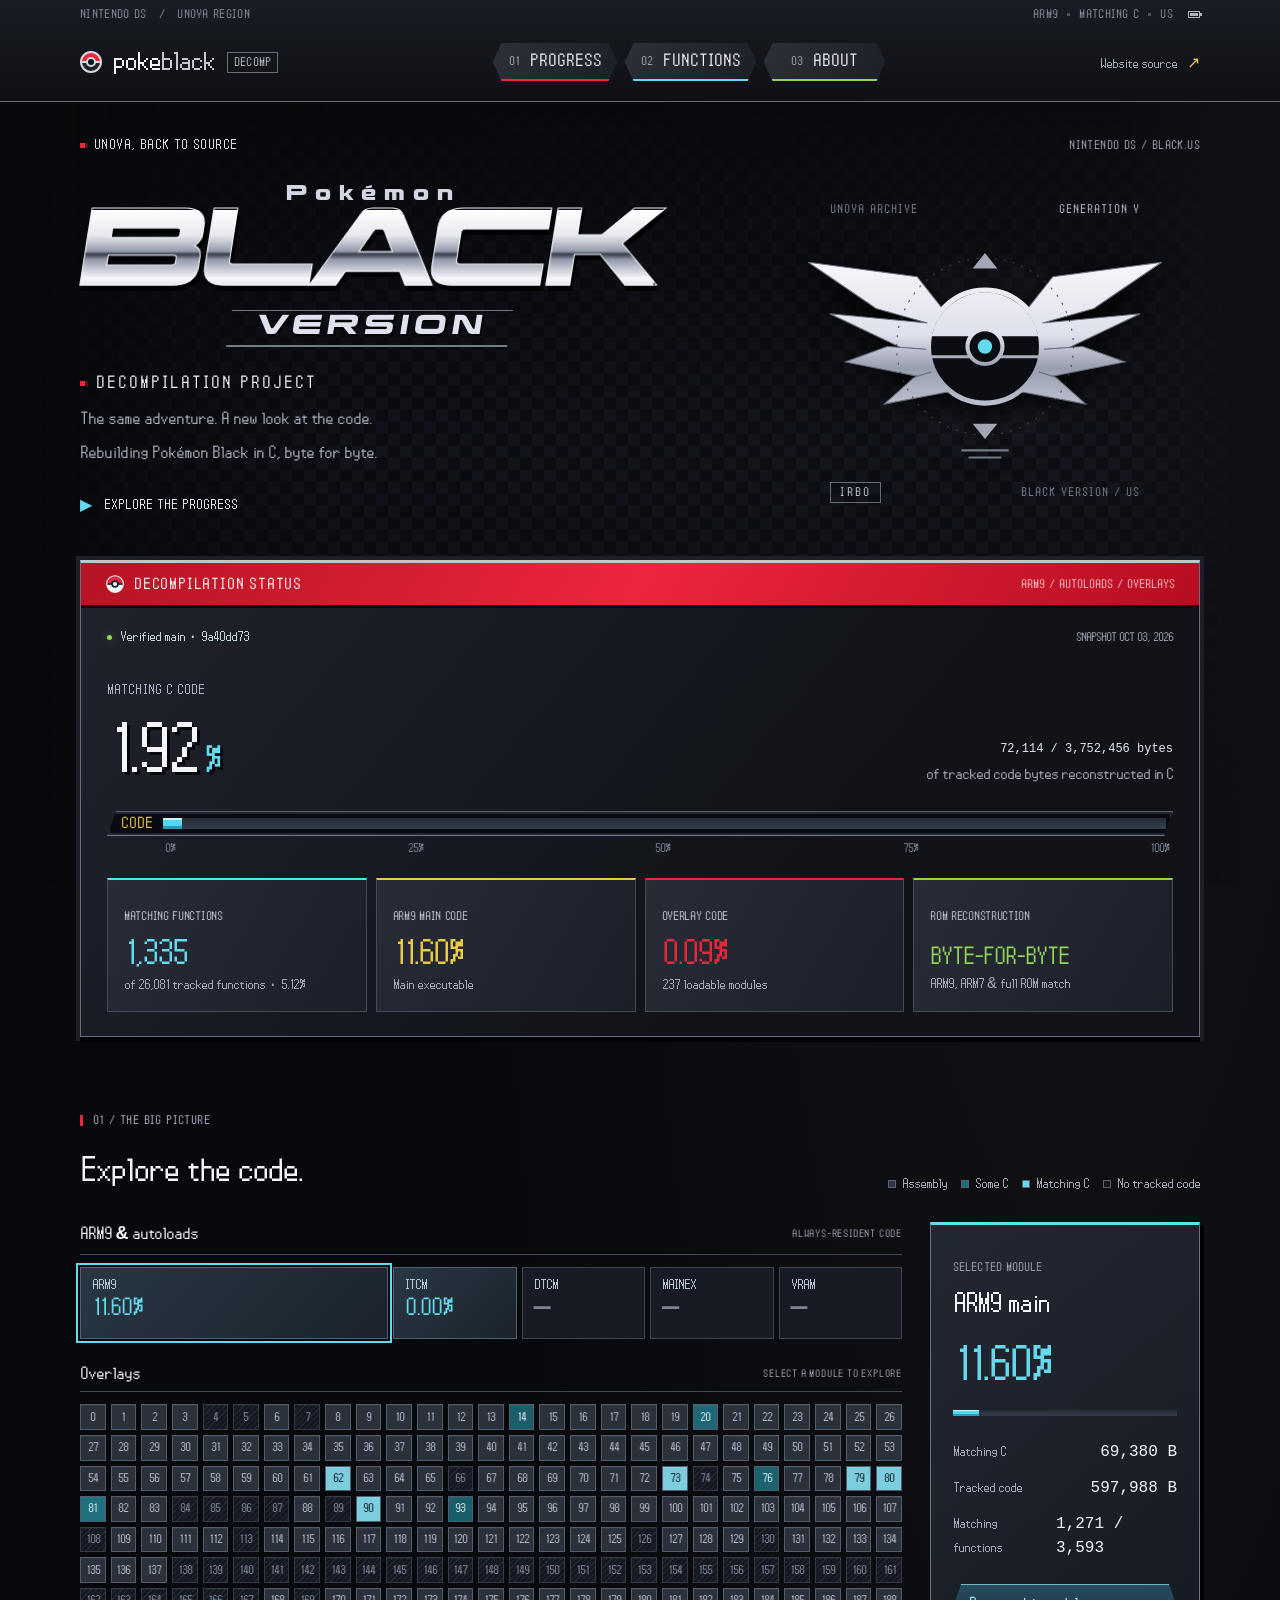
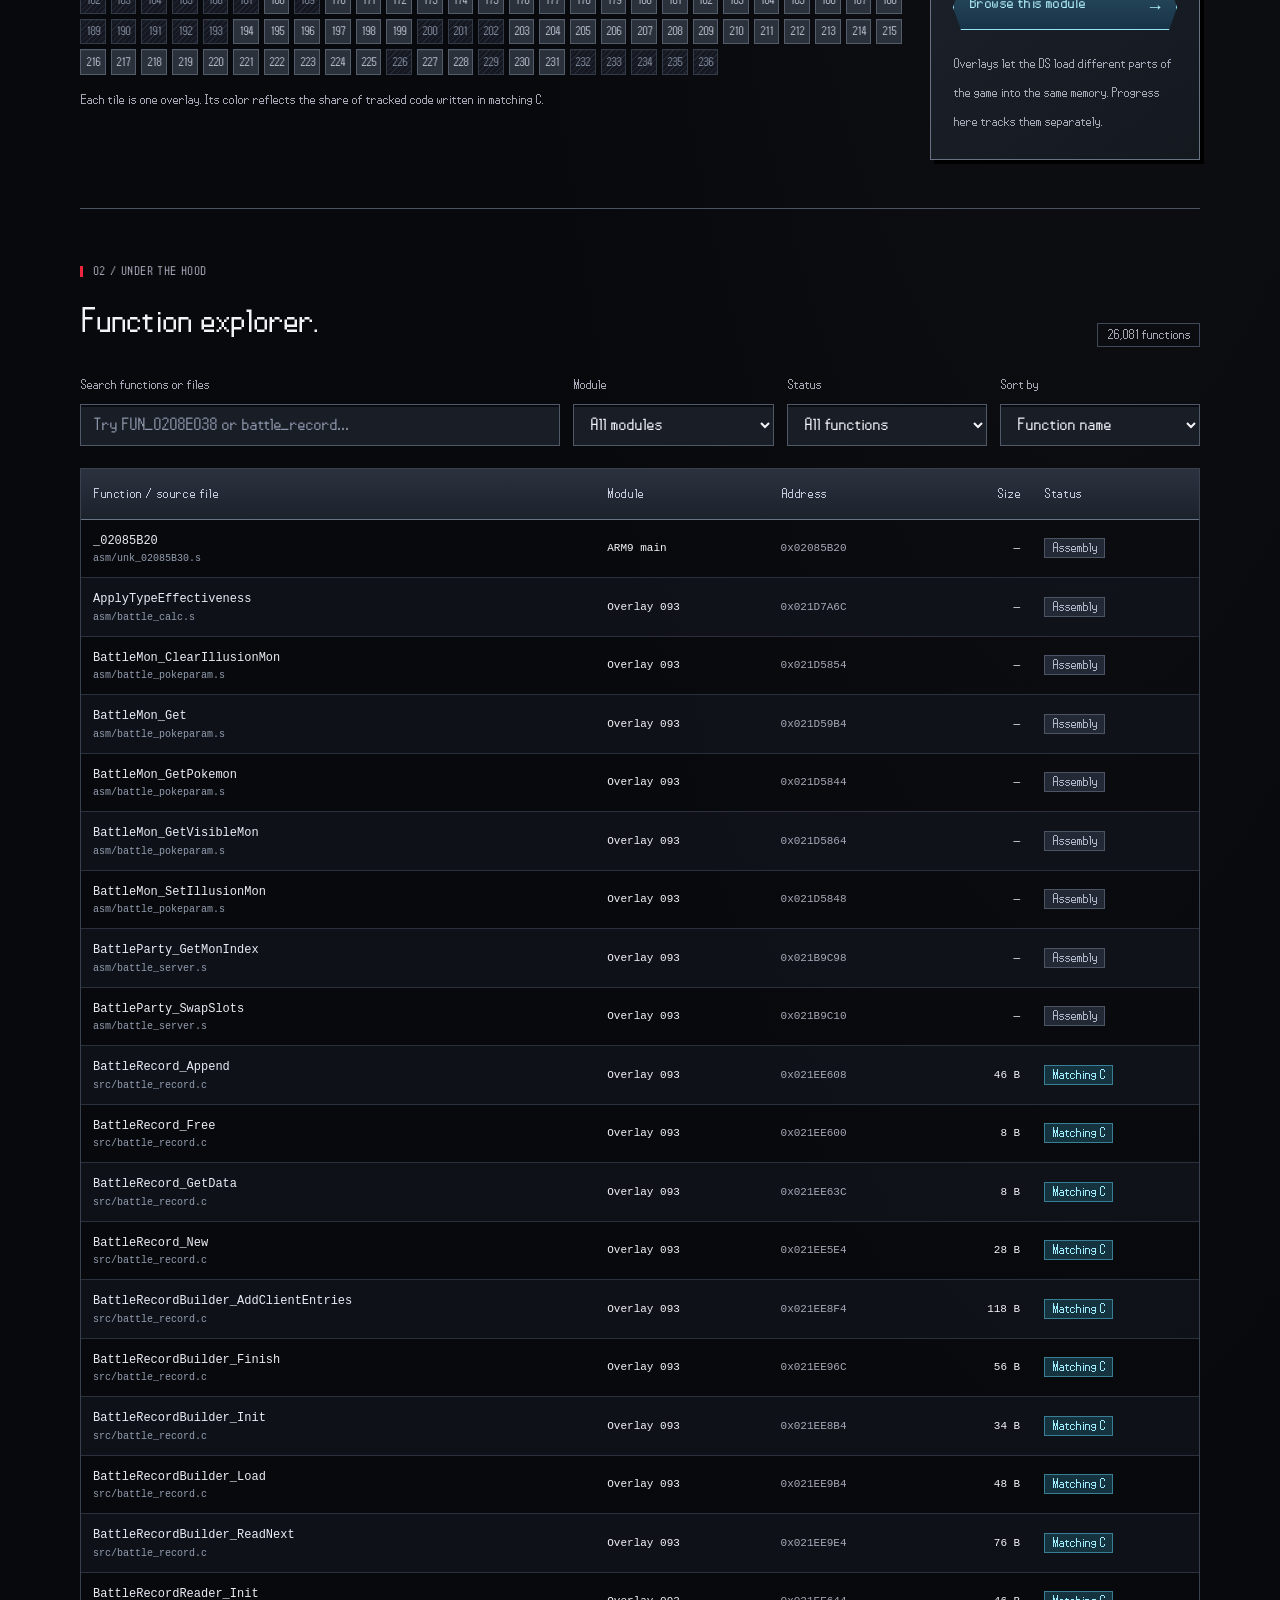
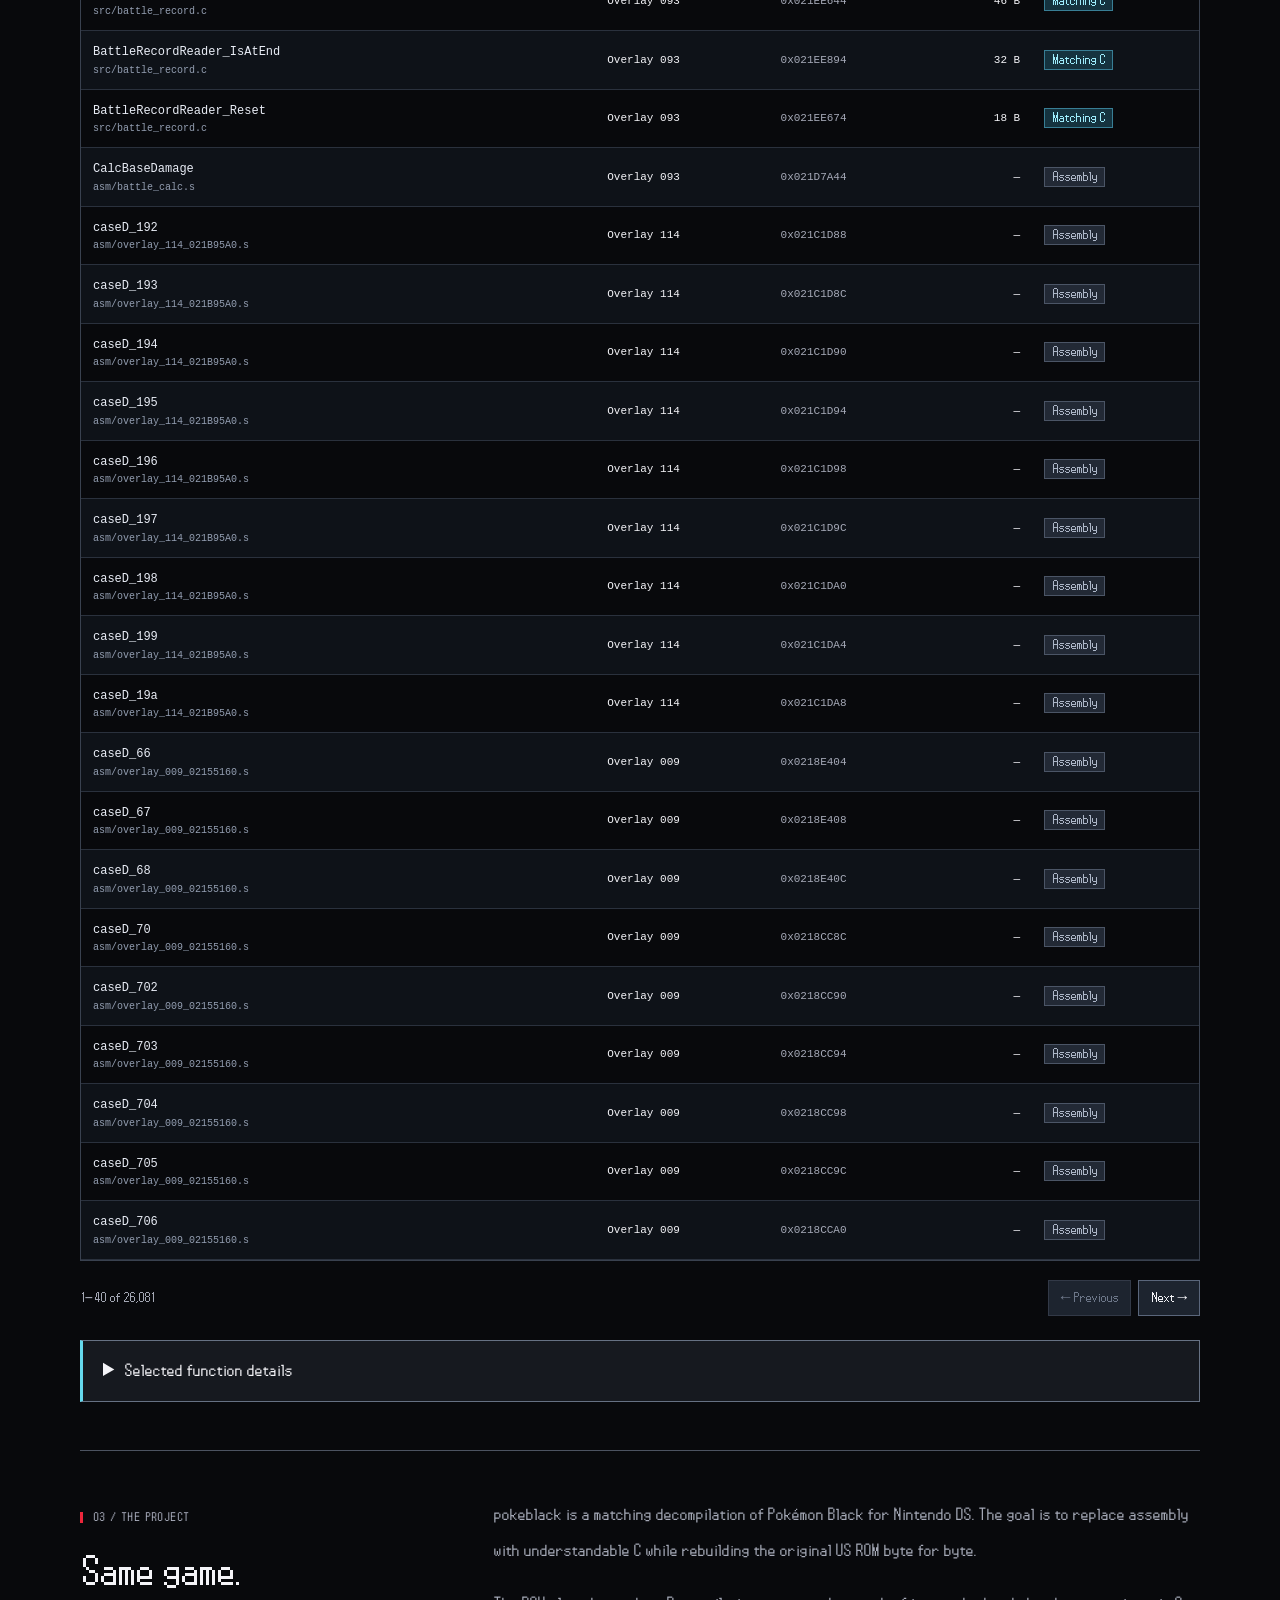
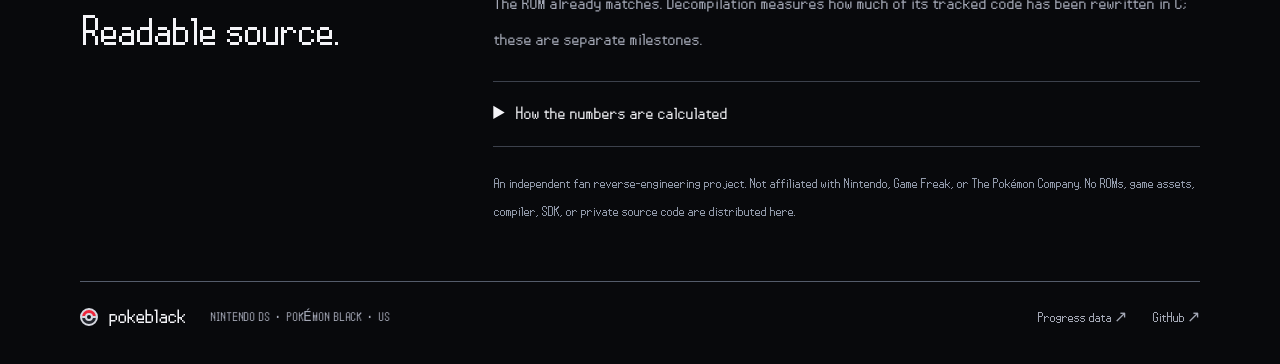
==== commit 20966e45: "Use Korataki and Pokemon game text fonts" ====
--- a/index.html
+++ b/index.html
@@ -6,9 +6,11 @@
   <meta name="theme-color" content="#08090c">
   <meta name="description" content="Follow Pokémon Black's matching decompilation: verified code progress, Nintendo DS overlays, and a searchable function explorer.">
   <title>pokeblack · Decompilation progress</title>
-  <link rel="icon" href="favicon.svg" type="image/svg+xml">
-  <link rel="stylesheet" href="style.css">
-  <script src="app.js" defer></script>
+  <link rel="icon" href="favicon.svg?v=2" type="image/svg+xml">
+  <link rel="stylesheet" href="style.css?v=4">
+  <link rel="preload" href="assets/fonts/korataki-bold.woff2" as="font" type="font/woff2" crossorigin>
+  <link rel="preload" href="assets/fonts/pokemon-bw-text.woff2" as="font" type="font/woff2" crossorigin>
+  <script src="app.js?v=2" defer></script>
 </head>
 <body>
   <a class="skip" href="#main">Skip to content</a>
@@ -37,7 +39,7 @@
         </div>
       </div>
       <div class="progress-console">
-      <div class="console-top"><span><span class="ball" aria-hidden="true"></span> DECOMPILATION STATUS</span><span>ARM9 / AUTOLOADS / OVERLAYS</span></div>
+      <div class="console-top"><span><svg class="status-ball" viewBox="0 0 24 24" aria-hidden="true"><circle cx="12" cy="12" r="10" fill="#f3f5fa"/><path d="M2 12a10 10 0 0 1 20 0Z" fill="#ed263b"/><path d="M2 12h20" stroke="#1b222e" stroke-width="2"/><circle cx="12" cy="12" r="3.5" fill="#f3f5fa" stroke="#1b222e" stroke-width="2"/><circle cx="12" cy="12" r="10" fill="none" stroke="#f3f5fa" stroke-width="1.3"/></svg> DECOMPILATION STATUS</span><span>ARM9 / AUTOLOADS / OVERLAYS</span></div>
       <div class="snapshot"><span class="live-dot"></span><span id="verification">Loading verified snapshot…</span><span class="snapshot-date" id="snapshot-date"></span></div>
       <p class="error" id="error" role="alert" hidden></p>
       <div class="progress-heading"><div><span class="metric-label">MATCHING C CODE</span><div class="big-number"><span id="overall">—</span><span>%</span></div></div><div class="progress-caption"><strong id="byte-caption">Reading progress data…</strong><span>of tracked code bytes reconstructed in C</span></div></div>
--- a/style.css
+++ b/style.css
@@ -1,22 +1,23 @@
-@import url('https://fonts.googleapis.com/css2?family=Chakra+Petch:wght@500;600;700&family=DM+Sans:wght@400;500;600;700&display=swap');
+@font-face{font-family:'Korataki';src:url('assets/fonts/korataki-bold.woff2') format('woff2');font-style:normal;font-weight:700;font-display:swap}
+@font-face{font-family:'Pokemon BW';src:url('assets/fonts/pokemon-bw-text.woff2') format('woff2');font-style:normal;font-weight:400;font-display:swap}
 
-:root{color-scheme:dark;--bg:#08090c;--panel:#16191f;--line:#3c414c;--ink:#f4f4f8;--muted:#a5a9b7;--accent:#65d9ed;--red:#ed263b;--yellow:#e9ca46;--green:#93d35a;--display:'Chakra Petch',sans-serif;--mono:ui-monospace,SFMono-Regular,Consolas,monospace}
-*{box-sizing:border-box}html{scroll-behavior:smooth;scroll-padding-top:28px}body{margin:0;color:var(--ink);font:15px/1.6 'DM Sans',system-ui,sans-serif;background:radial-gradient(ellipse at 85% 0,#29263255,transparent 650px),var(--bg)}button,input,select{font:inherit}a{color:inherit;text-decoration:none}button,a,input,select,summary{touch-action:manipulation}button{cursor:pointer}a:hover{color:var(--accent)}:focus-visible{outline:2px solid var(--accent);outline-offset:4px}.sr-only{position:absolute;width:1px;height:1px;padding:0;margin:-1px;overflow:hidden;clip:rect(0,0,0,0);white-space:nowrap;border:0}.skip{position:fixed;top:-80px;left:15px;background:var(--accent);color:var(--bg);z-index:5;padding:8px 16px}.skip:focus{top:10px}h1,h2,h3,p{margin-top:0}dd{margin:0}[hidden]{display:none!important}
+:root{color-scheme:dark;--bg:#08090c;--panel:#16191f;--line:#3c414c;--ink:#f4f4f8;--muted:#a5a9b7;--accent:#65d9ed;--red:#ed263b;--yellow:#e9ca46;--green:#93d35a;--title:'Korataki',sans-serif;--display:'Pokemon BW',monospace;--mono:'Pokemon BW',monospace;--code:ui-monospace,SFMono-Regular,Consolas,monospace}
+*{box-sizing:border-box}html{scroll-behavior:smooth;scroll-padding-top:28px}body{margin:0;color:var(--ink);font:24px/1.5 var(--display);font-synthesis:none;background:radial-gradient(ellipse at 85% 0,#29263255,transparent 650px),var(--bg)}button,input,select{font:inherit}a{color:inherit;text-decoration:none}button,a,input,select,summary{touch-action:manipulation}button{cursor:pointer}a:hover{color:var(--accent)}:focus-visible{outline:2px solid var(--accent);outline-offset:4px}.sr-only{position:absolute;width:1px;height:1px;padding:0;margin:-1px;overflow:hidden;clip:rect(0,0,0,0);white-space:nowrap;border:0}.skip{position:fixed;top:-80px;left:15px;background:var(--accent);color:var(--bg);z-index:5;padding:8px 16px}.skip:focus{top:10px}h1,h2,h3,p{margin-top:0}dd{margin:0}[hidden]{display:none!important}
 
-header{border-bottom:1px solid #696e7b;background:linear-gradient(#191c23,#0e1015)}.system-strip{display:flex;justify-content:space-between;max-width:1200px;margin:auto;padding:9px 40px 7px;color:#8d92a0;font:8px var(--mono);letter-spacing:1.3px}.system-strip>span:last-child{display:flex;align-items:center;gap:9px}.system-strip i{width:3px;height:3px;background:#4d515c}.system-divider{padding:0 8px}.battery{width:12px;height:7px;border:1px solid #afb3be;position:relative;margin-left:6px}.battery:after{content:'';position:absolute;right:-3px;top:1px;width:2px;height:3px;background:#afb3be}.battery:before{content:'';position:absolute;inset:1px;background:#afb3be}.header-inner{max-width:1200px;margin:auto;padding:16px 40px 20px;display:flex;align-items:center;gap:30px}.brand{display:flex;align-items:center;gap:10px;font:700 21px var(--display);letter-spacing:-.6px}.brand>span:not(.ball):not(.brand-tag){margin-left:-10px;color:#c3c6d1}.brand-tag{font:8px var(--mono);letter-spacing:1.2px;margin-left:3px;border:1px solid #676c79;padding:4px 6px;color:#bdc1cc}.ball{display:inline-block;width:22px;height:22px;border:2px solid #d6d8e0;border-radius:50%;position:relative;overflow:hidden;flex:none;background:linear-gradient(var(--red) 0 44%,#d6d8e0 44% 54%,#22252d 54%)}.ball:before{content:'';position:absolute;top:8px;left:0;right:0;border-top:2px solid #d6d8e0}.ball:after{content:'';position:absolute;width:6px;height:6px;border:2px solid #d6d8e0;border-radius:50%;left:6px;top:5px;background:#101218}nav{display:flex;gap:7px;margin:auto}nav a{position:relative;display:flex;align-items:center;gap:10px;min-width:122px;justify-content:center;padding:10px 16px;font:600 12px var(--display);text-transform:uppercase;letter-spacing:1px;border-bottom:2px solid var(--nav-color);background:linear-gradient(125deg,#2c3039,#1c1f27);clip-path:polygon(9px 0,calc(100% - 9px) 0,100% 50%,calc(100% - 9px) 100%,9px 100%,0 50%)}nav a:hover{background:var(--nav-color);color:#080a0d}nav a:focus-visible{outline-offset:-4px}nav a span{font:8px var(--mono);opacity:.65}.nav-progress{--nav-color:var(--red)}.nav-functions{--nav-color:var(--accent)}.nav-about{--nav-color:var(--green)}.repo-link{font:10px var(--mono);color:var(--muted);white-space:nowrap}.repo-link span{color:var(--yellow);padding-left:7px}main{max-width:1200px;margin:auto;padding:0 40px}
+header{border-bottom:1px solid #696e7b;background:linear-gradient(#191c23,#0e1015)}.system-strip{display:flex;justify-content:space-between;max-width:1200px;margin:auto;padding:9px 40px 7px;color:#8d92a0;font:14px var(--mono);letter-spacing:1.3px}.system-strip>span:last-child{display:flex;align-items:center;gap:9px}.system-strip i{width:3px;height:3px;background:#4d515c}.system-divider{padding:0 8px}.battery{width:12px;height:7px;border:1px solid #afb3be;position:relative;margin-left:6px}.battery:after{content:'';position:absolute;right:-3px;top:1px;width:2px;height:3px;background:#afb3be}.battery:before{content:'';position:absolute;inset:1px;background:#afb3be}.header-inner{max-width:1200px;margin:auto;padding:16px 40px 20px;display:flex;align-items:center;gap:30px}.brand{display:flex;align-items:center;gap:10px;font:700 32px var(--display);letter-spacing:0}.brand>span:not(.ball):not(.brand-tag){margin-left:-10px;color:#c3c6d1}.brand-tag{font:14px var(--mono);letter-spacing:1.2px;margin-left:3px;border:1px solid #676c79;padding:4px 6px;color:#bdc1cc}.ball{display:inline-block;width:22px;height:22px;border:2px solid #d6d8e0;border-radius:50%;position:relative;overflow:hidden;flex:none;background:linear-gradient(var(--red) 0 50%,#22252d 50%)}.ball:before{content:'';position:absolute;top:50%;left:0;right:0;transform:translateY(-50%);border-top:2px solid #d6d8e0}.ball:after{content:'';position:absolute;box-sizing:border-box;width:10px;height:10px;border:2px solid #d6d8e0;border-radius:50%;left:50%;top:50%;transform:translate(-50%,-50%);background:#101218}nav{display:flex;gap:7px;margin:auto}nav a{position:relative;display:flex;align-items:center;gap:10px;min-width:122px;justify-content:center;padding:10px 16px;font:600 20px var(--display);text-transform:uppercase;letter-spacing:1px;border-bottom:2px solid var(--nav-color);background:linear-gradient(125deg,#2c3039,#1c1f27);clip-path:polygon(9px 0,calc(100% - 9px) 0,100% 50%,calc(100% - 9px) 100%,9px 100%,0 50%)}nav a:hover{background:var(--nav-color);color:#080a0d}nav a:focus-visible{outline-offset:-4px}nav a span{font:14px var(--mono);opacity:.65}.nav-progress{--nav-color:var(--red)}.nav-functions{--nav-color:var(--accent)}.nav-about{--nav-color:var(--green)}.repo-link{font:16px var(--mono);color:var(--muted);white-space:nowrap}.repo-link span{color:var(--yellow);padding-left:7px}main{max-width:1200px;margin:auto;padding:0 40px}
 
-.hero{position:relative;padding:37px 0 48px;isolation:isolate}.hero:before{content:'';position:absolute;z-index:-1;inset:0 -40px 200px;background:linear-gradient(var(--bg),transparent 45%,var(--bg)),repeating-conic-gradient(#171922 0 25%,#0c0e14 0 50%) 0/24px 24px;opacity:.7;mask-image:linear-gradient(90deg,transparent,#000 25%,#000 90%,transparent)}.eyebrow,.section-number,.metric-label,.map-label>span,.edition{font:9px var(--mono);letter-spacing:1.4px;color:var(--muted)}.eyebrow{display:flex;align-items:center;gap:9px;color:#dddfe8}.tiny-square{width:5px;height:5px;background:var(--red);box-shadow:3px 0 #ed263b50;flex:none}.edition{margin-left:auto;font-size:8px}.hero-heading{display:flex;align-items:center;justify-content:space-between;gap:20px;padding:34px 30px 38px 0}.hero-copy{position:relative;z-index:1}h1{display:flex;flex-direction:column;align-items:center;width:fit-content;font-family:var(--display);margin:0 0 25px;line-height:1}.game-label{font-size:18px;font-weight:600;letter-spacing:8px;padding-left:8px;color:#d4d7e3;margin-bottom:7px}.game-title{font-size:clamp(76px,9vw,124px);font-weight:700;letter-spacing:-5px;transform:skew(-9deg);background:linear-gradient(#fff 0%,#e7e9ef 28%,#949baa 46%,#333948 49%,#9399aa 55%,#f7f8fc 76%,#b4b9c7 100%);background-clip:text;-webkit-background-clip:text;color:transparent;-webkit-text-stroke:1px #f3f5fc;filter:drop-shadow(3px 5px 0 #000);line-height:.94}.game-version{font-size:24px;font-weight:700;letter-spacing:6px;border-bottom:2px solid #757b89;border-top:1px solid #727887;margin-top:10px;padding:4px 22px 6px 28px;color:#dfe2ee;transform:skew(-9deg);text-shadow:2px 2px #030405}.hero-subtitle{display:flex;align-items:center;gap:11px;font:600 12px var(--display);letter-spacing:3px;margin:28px 0 11px}.hero-heading p{color:var(--muted);font-size:13px;line-height:1.7;margin-bottom:16px}.start-link{font:10px var(--mono);letter-spacing:1px;display:inline-flex;align-items:center;gap:11px;color:#dfe3ee}.start-link>span{color:var(--accent);font-size:9px}.hero-mark{width:370px;max-width:43%;position:relative;color:#a8adbd}.hero-mark:before{content:'';position:absolute;inset:35px 10px;background:radial-gradient(ellipse,#8d9bb329,transparent 65%);filter:blur(18px);z-index:-1}.crest-label,.crest-caption{display:flex;align-items:center;justify-content:space-between;font:8px var(--mono);letter-spacing:2px;color:#7c8395}.crest-label{padding:0 30px}.crest-label span{color:#bdc2d3}.unova-crest{display:block;width:100%;height:auto;filter:drop-shadow(0 8px 15px #000)}.crest-caption{padding:0 30px}.crest-caption>span:first-child{border:1px solid #646b7a;color:#cbd0dc;padding:4px 9px;letter-spacing:3px}
+.hero{position:relative;padding:37px 0 48px;isolation:isolate}.hero:before{content:'';position:absolute;z-index:-1;inset:0 -40px 200px;background:linear-gradient(var(--bg),transparent 45%,var(--bg)),repeating-conic-gradient(#171922 0 25%,#0c0e14 0 50%) 0/24px 24px;opacity:.7;mask-image:linear-gradient(90deg,transparent,#000 25%,#000 90%,transparent)}.eyebrow,.section-number,.metric-label,.map-label>span,.edition{font:16px var(--mono);letter-spacing:1.4px;color:var(--muted)}.eyebrow{display:flex;align-items:center;gap:9px;color:#dddfe8}.tiny-square{width:5px;height:5px;background:var(--red);box-shadow:3px 0 #ed263b50;flex:none}.edition{margin-left:auto;font-size:14px}.hero-heading{display:flex;align-items:center;justify-content:space-between;gap:20px;padding:34px 30px 38px 0}.hero-copy{position:relative;z-index:1}h1{display:flex;flex-direction:column;align-items:center;width:fit-content;font-family:var(--title);font-weight:700;margin:0 0 25px;line-height:1}.game-label{font-size:18px;font-weight:600;letter-spacing:8px;padding-left:8px;color:#d4d7e3;margin-bottom:7px}.game-title{font-size:clamp(48px,7.5vw,96px);font-weight:700;letter-spacing:-3px;transform:skew(-9deg);background:linear-gradient(#fff 0%,#e7e9ef 28%,#949baa 46%,#333948 49%,#9399aa 55%,#f7f8fc 76%,#b4b9c7 100%);background-clip:text;-webkit-background-clip:text;color:transparent;-webkit-text-stroke:1px #f3f5fc;filter:drop-shadow(3px 5px 0 #000);line-height:.94}.game-version{font-size:24px;font-weight:700;letter-spacing:6px;border-bottom:2px solid #757b89;border-top:1px solid #727887;margin-top:10px;padding:4px 22px 6px 28px;color:#dfe2ee;transform:skew(-9deg);text-shadow:2px 2px #030405}.hero-subtitle{display:flex;align-items:center;gap:11px;font:600 20px var(--display);letter-spacing:3px;margin:28px 0 11px}.hero-heading p{color:var(--muted);font-size:20px;line-height:1.7;margin-bottom:16px}.start-link{font:16px var(--mono);letter-spacing:1px;display:inline-flex;align-items:center;gap:11px;color:#dfe3ee}.start-link>span{color:var(--accent);font-size:16px}.hero-mark{width:370px;max-width:43%;position:relative;color:#a8adbd}.hero-mark:before{content:'';position:absolute;inset:35px 10px;background:radial-gradient(ellipse,#8d9bb329,transparent 65%);filter:blur(18px);z-index:-1}.crest-label,.crest-caption{display:flex;align-items:center;justify-content:space-between;font:14px var(--mono);letter-spacing:2px;color:#7c8395}.crest-label{padding:0 30px}.crest-label span{color:#bdc2d3}.unova-crest{display:block;width:100%;height:auto;filter:drop-shadow(0 8px 15px #000)}.crest-caption{padding:0 30px}.crest-caption>span:first-child{border:1px solid #646b7a;color:#cbd0dc;padding:4px 9px;letter-spacing:3px}
 
-.progress-console{background:linear-gradient(130deg,#20232c,#111319 65%);border:1px solid #686e7e;border-top:3px solid #c2c5d0;box-shadow:0 5px 0 #020305,0 0 0 4px #1c1f27;position:relative;padding:0 26px 24px}.console-top{display:flex;justify-content:space-between;align-items:center;margin:0 -26px;padding:11px 24px;background:linear-gradient(120deg,#b61323,#ed263b 50%,#b70d21);border-bottom:3px solid #080b10;font:600 11px var(--display);letter-spacing:1.8px;color:#fff}.console-top>span:first-child{display:flex;align-items:center;gap:9px}.console-top .ball{width:15px;height:15px;border-width:1px;background:linear-gradient(#20252e 0 44%,#eee 44% 54%,#ddd 54%)}.console-top .ball:before{top:6px;border-width:1px}.console-top .ball:after{width:5px;height:5px;left:4px;top:4px;border-width:1px}.console-top>span:last-child{font:8px var(--mono);letter-spacing:1px;color:#ffc5ce}.snapshot{display:flex;align-items:center;gap:8px;color:#c6d8d3;font:9px var(--mono);margin-top:20px}.live-dot{width:5px;height:5px;background:var(--green);border-radius:50%;flex:none;box-shadow:0 0 7px #93d35a55}.snapshot-date{color:var(--muted);margin-left:auto;font-size:8px}.progress-heading{display:flex;justify-content:space-between;align-items:flex-end;margin:24px 0 17px}.metric-label{font-size:8px;letter-spacing:1.1px}.progress-heading .metric-label{font-size:9px;color:#aeb5c6}.big-number{font:600 68px/1.05 var(--display);letter-spacing:-3px;margin-top:4px;text-shadow:3px 3px #050609}.big-number>span:last-child{font-size:31px;letter-spacing:-1px;color:var(--accent);margin-left:7px}.progress-caption{text-align:right;color:var(--muted);font-size:11px;padding-bottom:6px}.progress-caption strong{display:block;font:11px var(--mono);color:#e3e7f2;margin-bottom:5px}.hp-bar{display:flex;align-items:center;gap:10px;padding:5px 6px 5px 13px;background:#090b10;border:1px solid #71798a;box-shadow:inset 0 0 0 2px #222731;clip-path:polygon(9px 0,100% 0,calc(100% - 9px) 100%,0 100%)}.hp-bar>span{font:700 11px var(--display);letter-spacing:1px;color:var(--yellow)}progress{appearance:none;border:0;width:100%;height:11px;display:block;background:#333a46;overflow:hidden}progress::-webkit-progress-bar{background:linear-gradient(#252c37,#343d4a)}progress::-webkit-progress-value{background:linear-gradient(#ccf7ff 0 20%,#55d7f1 20% 70%,#269ebc 70%)}progress::-moz-progress-bar{background:var(--accent)}.scale{display:flex;justify-content:space-between;color:#808799;font:8px var(--mono);margin:7px 4px 0 58px}.stats{display:grid;grid-template-columns:repeat(4,1fr);gap:9px;margin-top:24px}.stats>div{padding:16px 16px 14px;border:1px solid #454b59;border-top:2px solid var(--stat-color);background:linear-gradient(120deg,#272c36,#1b1f28);min-width:0;--stat-color:var(--accent)}.stats>div:nth-child(2){--stat-color:var(--yellow)}.stats>div:nth-child(3){--stat-color:var(--red)}.stats>div:nth-child(4){--stat-color:var(--green)}.stats .metric-label{color:#c7cbd5;font-size:8px;letter-spacing:.7px}.stats strong{display:block;font:600 28px var(--display);margin:7px 0 4px;letter-spacing:-.6px;color:var(--stat-color)}.stats span:last-child{color:var(--muted);font-size:9px;display:block}.stats .match{font-size:19px;padding-top:7px;letter-spacing:0}
+.progress-console{background:linear-gradient(130deg,#20232c,#111319 65%);border:1px solid #686e7e;border-top:3px solid #c2c5d0;box-shadow:0 5px 0 #020305,0 0 0 4px #1c1f27;position:relative;padding:0 26px 24px}.console-top{display:flex;justify-content:space-between;align-items:center;margin:0 -26px;padding:11px 24px;background:linear-gradient(120deg,#b61323,#ed263b 50%,#b70d21);border-bottom:3px solid #080b10;font:600 18px var(--display);letter-spacing:1.8px;color:#fff}.console-top>span:first-child{display:flex;align-items:center;gap:9px}.status-ball{display:block;width:20px;height:20px;flex:none}.console-top>span:last-child{font:14px var(--mono);letter-spacing:1px;color:#ffc5ce}.snapshot{display:flex;align-items:center;gap:8px;color:#c6d8d3;font:16px var(--mono);margin-top:20px}.live-dot{width:5px;height:5px;background:var(--green);border-radius:50%;flex:none;box-shadow:0 0 7px #93d35a55}.snapshot-date{color:var(--muted);margin-left:auto;font-size:14px}.progress-heading{display:flex;justify-content:space-between;align-items:flex-end;margin:24px 0 17px}.metric-label{font-size:14px;letter-spacing:1.1px}.progress-heading .metric-label{font-size:16px;color:#aeb5c6}.big-number{font:600 80px/1.05 var(--display);letter-spacing:0;margin-top:4px;text-shadow:3px 3px #050609}.big-number>span:last-child{font-size:43px;letter-spacing:0;color:var(--accent);margin-left:7px}.progress-caption{text-align:right;color:var(--muted);font-size:18px;padding-bottom:6px}.progress-caption strong{display:block;font:12px var(--code);color:#e3e7f2;margin-bottom:5px}.hp-bar{display:flex;align-items:center;gap:10px;padding:5px 6px 5px 13px;background:#090b10;border:1px solid #71798a;box-shadow:inset 0 0 0 2px #222731;clip-path:polygon(9px 0,100% 0,calc(100% - 9px) 100%,0 100%)}.hp-bar>span{font:700 18px var(--display);letter-spacing:1px;color:var(--yellow)}progress{appearance:none;border:0;width:100%;height:11px;display:block;background:#333a46;overflow:hidden}progress::-webkit-progress-bar{background:linear-gradient(#252c37,#343d4a)}progress::-webkit-progress-value{background:linear-gradient(#ccf7ff 0 20%,#55d7f1 20% 70%,#269ebc 70%)}progress::-moz-progress-bar{background:var(--accent)}.scale{display:flex;justify-content:space-between;color:#808799;font:14px var(--mono);margin:7px 4px 0 58px}.stats{display:grid;grid-template-columns:repeat(4,1fr);gap:9px;margin-top:24px}.stats>div{padding:16px 16px 14px;border:1px solid #454b59;border-top:2px solid var(--stat-color);background:linear-gradient(120deg,#272c36,#1b1f28);min-width:0;--stat-color:var(--accent)}.stats>div:nth-child(2){--stat-color:var(--yellow)}.stats>div:nth-child(3){--stat-color:var(--red)}.stats>div:nth-child(4){--stat-color:var(--green)}.stats .metric-label{color:#c7cbd5;font-size:14px;letter-spacing:.7px}.stats strong{display:block;font:600 40px var(--display);margin:7px 0 4px;letter-spacing:0;color:var(--stat-color)}.stats span:last-child{color:var(--muted);font-size:16px;display:block}.stats .match{font-size:28px;padding-top:7px;letter-spacing:0}
 
-.section-title{display:flex;align-items:flex-end;justify-content:space-between;gap:22px;margin:0 0 26px}.section-number{font-size:8px;color:#b2b7c7;border-left:3px solid var(--red);padding-left:10px}.section-title h2,.about h2{font:600 30px/1.25 var(--display);letter-spacing:-.5px;margin:10px 0 0}.map-section{padding:15px 0 48px}.legend{display:flex;flex-wrap:wrap;gap:14px;font-size:9px;color:var(--muted)}.legend span{display:flex;align-items:center;gap:6px}.legend i{width:8px;height:8px;display:inline-block;border:1px solid #596171}.legend-remaining{background:#303640}.legend-partial{background:#246b7c}.legend-done{background:var(--accent)}.legend-empty{background:#13161d}.map-layout{display:grid;grid-template-columns:1fr 270px;gap:28px}.map-label{display:flex;justify-content:space-between;align-items:center;margin-bottom:12px;gap:10px;border-bottom:1px solid #3f4654;padding-bottom:9px}.map-label h3{font:600 13px var(--display);margin:0}.map-label>span{font-size:7px;letter-spacing:.8px}.core-map{display:grid;grid-template-columns:2.5fr repeat(4,1fr);gap:5px}.core-tile{min-height:72px;border:1px solid #53606f;background:linear-gradient(135deg,#283744,#1b232c);color:var(--ink);text-align:left;padding:10px 11px}.core-tile>span{display:block;font:9px var(--mono);color:#b9c8d6}.core-tile>strong{font:600 19px var(--display);color:var(--accent)}.core-tile.empty-tile{background:#181b23;border-color:#3d4452}.core-tile.empty-tile>strong{color:#7b8395}.core-tile[aria-pressed=true],.heatmap button[aria-pressed=true]{outline:2px solid var(--accent);outline-offset:2px}.overlays-label{margin-top:27px}.heatmap{display:grid;grid-template-columns:repeat(auto-fill,minmax(25px,1fr));gap:5px}.heatmap button{border:1px solid #535c6b;aspect-ratio:1;background:#2b313b;color:#bec6d4;font:8px var(--mono);padding:0;box-shadow:inset 0 1px 0 #ffffff0b}.heatmap button.empty-tile{background:repeating-linear-gradient(135deg,#151820,#151820 3px,#232834 3px,#232834 4px);border-color:#333b49;color:#868fa3}.heatmap button:hover{outline:2px solid #fff;outline-offset:1px;z-index:1}.map-note{font-size:10px;color:var(--muted);margin:13px 0 0}.module-detail{background:linear-gradient(140deg,#222832,#14181f);border:1px solid #687282;border-top:3px solid var(--accent);padding:22px;height:fit-content;position:sticky;top:24px;box-shadow:4px 4px 0 #000}.module-detail h3{font:600 24px var(--display);margin:9px 0 22px}.module-percent{font:600 42px/1 var(--display);color:var(--accent);letter-spacing:-1px;display:block;margin-bottom:16px}.module-detail progress{height:6px}.module-detail dl{margin:24px 0}.module-detail dl>div{display:flex;justify-content:space-between;gap:10px;font-size:10px;margin-top:12px}.module-detail dt{color:var(--muted)}.module-detail dd{font-family:var(--mono)}.primary-button{display:flex;justify-content:space-between;width:100%;border:1px solid #91e5f7;background:linear-gradient(#284b5d,#183347);color:#b2f2ff;font:600 11px var(--display);letter-spacing:.4px;padding:12px 15px;clip-path:polygon(8px 0,calc(100% - 8px) 0,100% 50%,calc(100% - 8px) 100%,8px 100%,0 50%)}.primary-button:hover{background:#65d9ed;color:#09171e}.primary-button:focus-visible{outline-offset:-4px}.module-detail>p{font-size:10px;line-height:1.8;color:var(--muted);margin:20px 0 0}
+.section-title{display:flex;align-items:flex-end;justify-content:space-between;gap:22px;margin:0 0 26px}.section-number{font-size:14px;color:#b2b7c7;border-left:3px solid var(--red);padding-left:10px}.section-title h2,.about h2{font:600 40px/1.25 var(--display);letter-spacing:0;margin:10px 0 0}.map-section{padding:15px 0 48px}.legend{display:flex;flex-wrap:wrap;gap:14px;font-size:16px;color:var(--muted)}.legend span{display:flex;align-items:center;gap:6px}.legend i{width:8px;height:8px;display:inline-block;border:1px solid #596171}.legend-remaining{background:#303640}.legend-partial{background:#246b7c}.legend-done{background:var(--accent)}.legend-empty{background:#13161d}.map-layout{display:grid;grid-template-columns:1fr 270px;gap:28px}.map-label{display:flex;justify-content:space-between;align-items:center;margin-bottom:12px;gap:10px;border-bottom:1px solid #3f4654;padding-bottom:9px}.map-label h3{font:600 20px var(--display);margin:0}.map-label>span{font-size:12px;letter-spacing:.8px}.core-map{display:grid;grid-template-columns:2.5fr repeat(4,1fr);gap:5px}.core-tile{min-height:72px;border:1px solid #53606f;background:linear-gradient(135deg,#283744,#1b232c);color:var(--ink);text-align:left;padding:10px 11px}.core-tile>span{display:block;font:16px var(--mono);color:#b9c8d6}.core-tile>strong{font:600 28px var(--display);color:var(--accent)}.core-tile.empty-tile{background:#181b23;border-color:#3d4452}.core-tile.empty-tile>strong{color:#7b8395}.core-tile[aria-pressed=true],.heatmap button[aria-pressed=true]{outline:2px solid var(--accent);outline-offset:2px}.overlays-label{margin-top:27px}.heatmap{display:grid;grid-template-columns:repeat(auto-fill,minmax(25px,1fr));gap:5px}.heatmap button{border:1px solid #535c6b;aspect-ratio:1;background:#2b313b;color:#bec6d4;font:14px var(--mono);padding:0;box-shadow:inset 0 1px 0 #ffffff0b}.heatmap button.empty-tile{background:repeating-linear-gradient(135deg,#151820,#151820 3px,#232834 3px,#232834 4px);border-color:#333b49;color:#868fa3}.heatmap button:hover{outline:2px solid #fff;outline-offset:1px;z-index:1}.map-note{font-size:16px;color:var(--muted);margin:13px 0 0}.module-detail{background:linear-gradient(140deg,#222832,#14181f);border:1px solid #687282;border-top:3px solid var(--accent);padding:22px;height:fit-content;position:sticky;top:24px;box-shadow:4px 4px 0 #000}.module-detail h3{font:600 32px var(--display);margin:9px 0 22px}.module-percent{font:600 56px/1 var(--display);color:var(--accent);letter-spacing:0;display:block;margin-bottom:16px}.module-detail progress{height:6px}.module-detail dl{margin:24px 0}.module-detail dl>div{display:flex;justify-content:space-between;gap:10px;font-size:16px;margin-top:12px}.module-detail dt{color:var(--muted)}.module-detail dd{font-family:var(--code)}.primary-button{display:flex;justify-content:space-between;width:100%;border:1px solid #91e5f7;background:linear-gradient(#284b5d,#183347);color:#b2f2ff;font:600 18px var(--display);letter-spacing:.4px;padding:12px 15px;clip-path:polygon(8px 0,calc(100% - 8px) 0,100% 50%,calc(100% - 8px) 100%,8px 100%,0 50%)}.primary-button:hover{background:#65d9ed;color:#09171e}.primary-button:focus-visible{outline-offset:-4px}.module-detail>p{font-size:16px;line-height:1.8;color:var(--muted);margin:20px 0 0}
 
-#explorer{padding:42px 0 48px;border-top:1px solid #4c5361}.result-count{font:9px var(--mono);color:var(--muted);border:1px solid #404959;padding:5px 9px}.filters{display:grid;grid-template-columns:2.4fr 1fr 1fr 1fr;gap:13px;margin-bottom:22px}.filters label{font-size:10px;color:var(--muted);display:flex;flex-direction:column;gap:7px}input,select{width:100%;background:#181d26;border:1px solid #505968;color:var(--ink);font-size:12px;padding:11px 12px;height:42px;min-width:0;box-shadow:inset 0 2px 0 #080c12}input::placeholder{color:#8d96aa}input:focus,select:focus{outline:1px solid var(--accent);border-color:var(--accent)}select{padding-right:7px}.table-wrapper{overflow:auto;border:1px solid #39414f}table{border-collapse:collapse;width:100%;font-size:12px}th{text-align:left;font-weight:400;font-size:9px;font-family:var(--mono);letter-spacing:.6px;color:#c3cbdc;background:linear-gradient(#2b323e,#1c222c);padding:13px 12px;white-space:nowrap;border-bottom:1px solid #687486}td{padding:13px 12px;border-bottom:1px solid #2a313d;vertical-align:middle;font-size:10px;font-family:var(--mono)}tbody tr:nth-child(even){background:#12161db0}tbody tr:hover{background:#1c2632}td:first-child{width:46%;min-width:240px}td:nth-child(3){color:var(--muted)}.function-button{border:0;background:none;color:#e9edf6;padding:0;text-align:left;font:11px var(--mono)}.function-button:hover{color:var(--accent)}.file-name{font:9px var(--mono);color:#939eb1;display:block;margin-top:4px}.status-badge{display:inline-block;font:9px var(--mono);border:1px solid #4b5566;background:#222935;color:#afb9ca;padding:3px 7px;white-space:nowrap}.status-badge.matched{color:#a0efff;background:#15333f;border-color:#387e95}.size-cell{text-align:right}.pagination{display:flex;align-items:center;justify-content:space-between;margin-top:19px;font:10px var(--mono);color:var(--muted)}.pagination button{background:#1d242f;border:1px solid #5a667b;padding:8px 12px;color:var(--ink);font:10px var(--mono);margin-left:7px}.pagination button:disabled{color:#6e788a;border-color:#323947;cursor:default}.pagination button:enabled:hover{border-color:var(--accent);color:var(--accent)}.empty{padding:35px;text-align:center;color:var(--muted)}.function-detail{margin-top:24px;background:var(--panel);border:1px solid #667183;border-left:3px solid var(--accent);padding:15px 20px;font-size:12px}.function-detail dl{display:grid;grid-template-columns:110px 1fr;gap:10px;overflow-wrap:anywhere;font:11px var(--mono)}.function-detail dt{color:var(--muted)}.function-detail p{font-size:11px;color:var(--muted);margin-bottom:0}
+#explorer{padding:42px 0 48px;border-top:1px solid #4c5361}.result-count{font:16px var(--mono);color:var(--muted);border:1px solid #404959;padding:5px 9px}.filters{display:grid;grid-template-columns:2.4fr 1fr 1fr 1fr;gap:13px;margin-bottom:22px}.filters label{font-size:16px;color:var(--muted);display:flex;flex-direction:column;gap:7px}input,select{width:100%;background:#181d26;border:1px solid #505968;color:var(--ink);font-size:20px;padding:11px 12px;height:42px;min-width:0;box-shadow:inset 0 2px 0 #080c12}input::placeholder{color:#8d96aa}input:focus,select:focus{outline:1px solid var(--accent);border-color:var(--accent)}select{padding-right:7px}.table-wrapper{overflow:auto;border:1px solid #39414f}table{border-collapse:collapse;width:100%;font-size:20px}th{text-align:left;font-weight:400;font-size:16px;font-family:var(--mono);letter-spacing:.6px;color:#c3cbdc;background:linear-gradient(#2b323e,#1c222c);padding:13px 12px;white-space:nowrap;border-bottom:1px solid #687486}td{padding:13px 12px;border-bottom:1px solid #2a313d;vertical-align:middle;font-size:11px;font-family:var(--code)}tbody tr:nth-child(even){background:#12161db0}tbody tr:hover{background:#1c2632}td:first-child{width:46%;min-width:240px}td:nth-child(3){color:var(--muted)}.function-button{border:0;background:none;color:#e9edf6;padding:0;text-align:left;font:12px var(--code)}.function-button:hover{color:var(--accent)}.file-name{font:10px var(--code);color:#939eb1;display:block;margin-top:4px}.status-badge{display:inline-block;font:16px var(--mono);border:1px solid #4b5566;background:#222935;color:#afb9ca;padding:3px 7px;white-space:nowrap}.status-badge.matched{color:#a0efff;background:#15333f;border-color:#387e95}.size-cell{text-align:right}.pagination{display:flex;align-items:center;justify-content:space-between;margin-top:19px;font:16px var(--mono);color:var(--muted)}.pagination button{background:#1d242f;border:1px solid #5a667b;padding:8px 12px;color:var(--ink);font:16px var(--mono);margin-left:7px}.pagination button:disabled{color:#6e788a;border-color:#323947;cursor:default}.pagination button:enabled:hover{border-color:var(--accent);color:var(--accent)}.empty{padding:35px;text-align:center;color:var(--muted)}.function-detail{margin-top:24px;background:var(--panel);border:1px solid #667183;border-left:3px solid var(--accent);padding:15px 20px;font-size:20px}.function-detail dl{display:grid;grid-template-columns:110px 1fr;gap:10px;overflow-wrap:anywhere;font:12px var(--code)}.function-detail dt{color:var(--muted)}.function-detail p{font-size:18px;color:var(--muted);margin-bottom:0}
 
-.about{border-top:1px solid #4c5361;padding:46px 0 54px;display:grid;grid-template-columns:1fr 2fr;gap:60px}.about h2{font-size:35px}.about-copy{font-size:13px;color:var(--muted);line-height:1.8}.about-copy p{margin-bottom:17px}.about-copy details{border-top:1px solid var(--line);border-bottom:1px solid var(--line);padding:14px 0;margin:23px 0}summary{cursor:pointer;color:var(--ink);font-size:12px}.about-copy details[open] summary{margin-bottom:18px}.about-copy details p{font-size:12px}.about-small{font-size:10px;margin:0!important;color:#929aab}footer{border-top:1px solid #545c6b;max-width:1120px;margin:auto;padding:25px 0 35px;display:flex;align-items:center;gap:25px;font:9px var(--mono);color:var(--muted)}footer .brand{font-size:16px;color:var(--ink)}footer .ball{width:18px;height:18px}footer .ball:before{top:6px}footer .ball:after{top:3px;left:4px}footer>span{margin-right:auto;font-size:8px;letter-spacing:.7px}.error{border:1px solid #d15365;color:#ffd0d7;background:#381720;padding:15px;margin-top:20px;font-size:13px}
+.about{border-top:1px solid #4c5361;padding:46px 0 54px;display:grid;grid-template-columns:1fr 2fr;gap:60px}.about h2{font-size:48px}.about-copy{font-size:20px;color:var(--muted);line-height:1.8}.about-copy p{margin-bottom:17px}.about-copy details{border-top:1px solid var(--line);border-bottom:1px solid var(--line);padding:14px 0;margin:23px 0}summary{cursor:pointer;color:var(--ink);font-size:20px}.about-copy details[open] summary{margin-bottom:18px}.about-copy details p{font-size:20px}.about-small{font-size:16px;margin:0!important;color:#929aab}footer{border-top:1px solid #545c6b;max-width:1120px;margin:auto;padding:25px 0 35px;display:flex;align-items:center;gap:25px;font:16px var(--mono);color:var(--muted)}footer .brand{font-size:24px;color:var(--ink)}footer .ball{width:18px;height:18px}footer .ball:after{width:8px;height:8px}footer>span{margin-right:auto;font-size:14px;letter-spacing:.7px}.error{border:1px solid #d15365;color:#ffd0d7;background:#381720;padding:15px;margin-top:20px;font-size:20px}
 
-@media(max-width:1000px){.header-inner{gap:18px}nav a{min-width:100px;padding:10px 13px}.brand-tag{display:none}.hero-heading{padding-right:0}.hero-mark{width:320px}.map-layout{grid-template-columns:1fr 240px;gap:23px}.stats>div{padding:15px 12px}.stats .match{font-size:17px}.map-label>span{display:none}.core-map{grid-template-columns:repeat(5,1fr)}.core-tile{padding:10px 7px}.core-tile>strong{font-size:16px}.legend{gap:9px}.filters{grid-template-columns:2fr 1fr 1fr}.filters label:last-child{grid-column:2/4}.search-label{grid-row:1/3;justify-content:center}}
-@media(max-width:800px){.system-strip{padding:8px 25px}.header-inner{padding:15px 25px;flex-wrap:wrap}.repo-link{margin-left:auto}nav{order:3;width:100%;margin:0}nav a{flex:1}main{padding:0 25px}.hero:before{inset-inline:-25px}.hero-heading{padding:32px 0}.hero-mark{max-width:40%}.crest-label,.crest-caption{padding-inline:7px;font-size:6px;letter-spacing:1px}.game-title{font-size:95px}.stats{grid-template-columns:repeat(2,1fr)}.stats .match{font-size:20px}.map-layout{grid-template-columns:1fr 220px;gap:20px}.module-detail{padding:18px}.core-tile>span{font-size:8px}.core-tile>strong{font-size:14px}.map-section .section-title{align-items:flex-start;flex-direction:column;gap:16px}.about{gap:30px}footer{margin:0 25px}.hero-subtitle{font-size:10px;letter-spacing:2px}.hero-heading p{font-size:12px}.console-top>span:last-child{font-size:7px;letter-spacing:.5px}}
-@media(max-width:600px){.system-strip{padding:8px 20px;font-size:6px;letter-spacing:.7px}.system-strip>span:last-child{gap:5px}.system-divider{padding:0 3px}.header-inner{padding:14px 20px 16px;gap:16px}.brand{font-size:20px}nav{gap:5px}nav a{min-width:0;font-size:10px;padding:10px 8px;gap:7px}.repo-link{font-size:9px}main{padding:0 20px}.hero{padding:26px 0 38px}.hero:before{inset:0 -20px 170px;background-size:auto,18px 18px}.eyebrow{font-size:7px;letter-spacing:.9px}.edition{font-size:6px;letter-spacing:.3px}.hero-heading{padding:29px 0 31px;gap:0}.hero-copy{max-width:100%}.game-label{font-size:14px;letter-spacing:6px}.game-title{font-size:86px;letter-spacing:-4px}.game-version{font-size:18px;letter-spacing:5px;padding:4px 16px 5px 21px}.hero-mark{position:absolute;right:-3px;top:76px;width:165px;max-width:none;opacity:.45;z-index:0;mask-image:linear-gradient(90deg,transparent,#000 40%)}.crest-label,.crest-caption{display:none}.hero-heading h1{margin-bottom:22px}.hero-subtitle{font-size:9px;letter-spacing:1.8px;margin:23px 0 10px}.hero-heading p{font-size:11px;line-height:1.7}.start-link{font-size:8px;letter-spacing:.8px}.progress-console{padding:0 15px 16px}.console-top{margin:0 -15px;padding:11px 14px;font-size:9px;letter-spacing:1px}.console-top>span:last-child{display:none}.snapshot{font-size:8px;gap:6px;margin-top:16px;flex-wrap:wrap}.snapshot-date{width:100%;margin:3px 0 0 11px;font-size:7px}.progress-heading{margin:19px 0 14px;gap:12px}.progress-heading .metric-label{font-size:8px;letter-spacing:.5px}.big-number{font-size:58px;letter-spacing:-3px}.big-number>span:last-child{font-size:26px;margin-left:4px}.progress-caption{font-size:8px;max-width:135px}.progress-caption strong{font-size:8px}.hp-bar{gap:8px;padding-left:12px}.hp-bar>span{font-size:10px}.scale{font-size:7px;margin-left:51px}.stats{gap:7px;margin-top:18px}.stats>div{padding:12px 10px}.stats .metric-label{font-size:7px;letter-spacing:.3px}.stats strong{font-size:25px;margin:6px 0 3px}.stats span:last-child{font-size:8px}.stats .match{font-size:16px;padding-top:7px}.section-title{flex-direction:column;align-items:flex-start;gap:14px;margin-bottom:23px}.section-title h2{font-size:27px}.legend{font-size:8px;gap:12px}.map-section{padding-top:9px}.map-layout{grid-template-columns:1fr;gap:24px}.core-tile{min-height:62px;padding:9px 6px}.core-tile>strong{font-size:14px}.heatmap{grid-template-columns:repeat(auto-fill,minmax(25px,1fr));gap:4px}.module-detail{position:static;padding:20px}.module-detail h3{margin:8px 0 15px}.module-percent{font-size:34px}.module-detail dl{margin:19px 0}.module-detail>p{margin-top:15px}.filters{grid-template-columns:1fr 1fr;gap:12px}.filters .search-label{grid-column:1/3;grid-row:auto}.filters label:last-child{grid-column:1/3}.filters label{font-size:10px}th,td{padding:12px 9px}td:first-child{min-width:230px}.pagination{font-size:9px;gap:12px}.pagination button{font-size:9px;padding:8px;margin-left:4px}.about{grid-template-columns:1fr;gap:25px;padding:35px 0}.about h2{font-size:30px}.about h2 br{display:none}.about-copy{font-size:12px}footer{margin:0 20px;flex-wrap:wrap;gap:15px;padding-top:20px}footer>span{order:4;width:100%}footer .brand{margin-right:auto}.function-detail dl{grid-template-columns:80px 1fr;font-size:10px}}
+@media(max-width:1000px){.header-inner{gap:18px}nav a{min-width:100px;padding:10px 13px}.brand-tag{display:none}.hero-heading{padding-right:0}.hero-mark{width:320px}.map-layout{grid-template-columns:1fr 240px;gap:23px}.stats>div{padding:15px 12px}.stats .match{font-size:24px}.map-label>span{display:none}.core-map{grid-template-columns:repeat(5,1fr)}.core-tile{padding:10px 7px}.core-tile>strong{font-size:24px}.legend{gap:9px}.filters{grid-template-columns:2fr 1fr 1fr}.filters label:last-child{grid-column:2/4}.search-label{grid-row:1/3;justify-content:center}}
+@media(max-width:800px){.system-strip{padding:8px 25px}.header-inner{padding:15px 25px;flex-wrap:wrap}.repo-link{margin-left:auto}nav{order:3;width:100%;margin:0}nav a{flex:1}main{padding:0 25px}.hero:before{inset-inline:-25px}.hero-heading{padding:32px 0}.hero-mark{max-width:40%}.crest-label,.crest-caption{padding-inline:7px;font-size:12px;letter-spacing:1px}.game-title{font-size:clamp(48px,8vw,64px)}.stats{grid-template-columns:repeat(2,1fr)}.stats .match{font-size:28px}.map-layout{grid-template-columns:1fr 220px;gap:20px}.module-detail{padding:18px}.core-tile>span{font-size:14px}.core-tile>strong{font-size:24px}.map-section .section-title{align-items:flex-start;flex-direction:column;gap:16px}.about{gap:30px}footer{margin:0 25px}.hero-subtitle{font-size:16px;letter-spacing:2px}.hero-heading p{font-size:20px}.console-top>span:last-child{font-size:12px;letter-spacing:.5px}}
+@media(max-width:600px){.system-strip{padding:8px 20px;font-size:12px;letter-spacing:.7px}.system-strip>span:last-child{gap:5px}.system-divider{padding:0 3px}.header-inner{padding:14px 20px 16px;gap:16px}.brand{font-size:28px}nav{gap:5px}nav a{min-width:0;font-size:16px;padding:10px 8px;gap:7px}.repo-link{font-size:16px}main{padding:0 20px}.hero{padding:26px 0 38px}.hero:before{inset:0 -20px 170px;background-size:auto,18px 18px}.eyebrow{font-size:12px;letter-spacing:.9px}.edition{font-size:12px;letter-spacing:.3px}.hero-heading{padding:29px 0 31px;gap:0}.hero-copy{max-width:100%}.game-label{font-size:14px;letter-spacing:6px}.game-title{font-size:44px;letter-spacing:-2px}.game-version{font-size:18px;letter-spacing:5px;padding:4px 16px 5px 21px}.hero-mark{position:absolute;right:-3px;top:76px;width:165px;max-width:none;opacity:.45;z-index:0;mask-image:linear-gradient(90deg,transparent,#000 40%)}.crest-label,.crest-caption{display:none}.hero-heading h1{margin-bottom:22px}.hero-subtitle{font-size:16px;letter-spacing:1.8px;margin:23px 0 10px}.hero-heading p{font-size:18px;line-height:1.7}.start-link{font-size:14px;letter-spacing:.8px}.progress-console{padding:0 15px 16px}.console-top{margin:0 -15px;padding:11px 14px;font-size:16px;letter-spacing:1px}.console-top>span:last-child{display:none}.snapshot{font-size:14px;gap:6px;margin-top:16px;flex-wrap:wrap}.snapshot-date{width:100%;margin:3px 0 0 11px;font-size:12px}.progress-heading{margin:19px 0 14px;gap:12px}.progress-heading .metric-label{font-size:14px;letter-spacing:.5px}.big-number{font-size:58px;letter-spacing:0}.big-number>span:last-child{font-size:36px;margin-left:4px}.progress-caption{font-size:14px;max-width:135px}.progress-caption strong{font-size:11px}.hp-bar{gap:8px;padding-left:12px}.hp-bar>span{font-size:16px}.scale{font-size:12px;margin-left:51px}.stats{gap:7px;margin-top:18px}.stats>div{padding:12px 10px}.stats .metric-label{font-size:12px;letter-spacing:.3px}.stats strong{font-size:35px;margin:6px 0 3px}.stats span:last-child{font-size:14px}.stats .match{font-size:24px;padding-top:7px}.section-title{flex-direction:column;align-items:flex-start;gap:14px;margin-bottom:23px}.section-title h2{font-size:38px}.legend{font-size:14px;gap:12px}.map-section{padding-top:9px}.map-layout{grid-template-columns:1fr;gap:24px}.core-tile{min-height:62px;padding:9px 6px}.core-tile>strong{font-size:24px}.heatmap{grid-template-columns:repeat(auto-fill,minmax(25px,1fr));gap:4px}.module-detail{position:static;padding:20px}.module-detail h3{margin:8px 0 15px}.module-percent{font-size:48px}.module-detail dl{margin:19px 0}.module-detail>p{margin-top:15px}.filters{grid-template-columns:1fr 1fr;gap:12px}.filters .search-label{grid-column:1/3;grid-row:auto}.filters label:last-child{grid-column:1/3}.filters label{font-size:16px}th,td{padding:12px 9px}td:first-child{min-width:230px}.pagination{font-size:16px;gap:12px}.pagination button{font-size:16px;padding:8px;margin-left:4px}.about{grid-template-columns:1fr;gap:25px;padding:35px 0}.about h2{font-size:40px}.about h2 br{display:none}.about-copy{font-size:20px}footer{margin:0 20px;flex-wrap:wrap;gap:15px;padding-top:20px}footer>span{order:4;width:100%}footer .brand{margin-right:auto}.function-detail dl{grid-template-columns:80px 1fr;font-size:11px}}
 @media(max-width:370px){.hero-mark{display:none}}
 @media(prefers-reduced-motion:reduce){html{scroll-behavior:auto}}
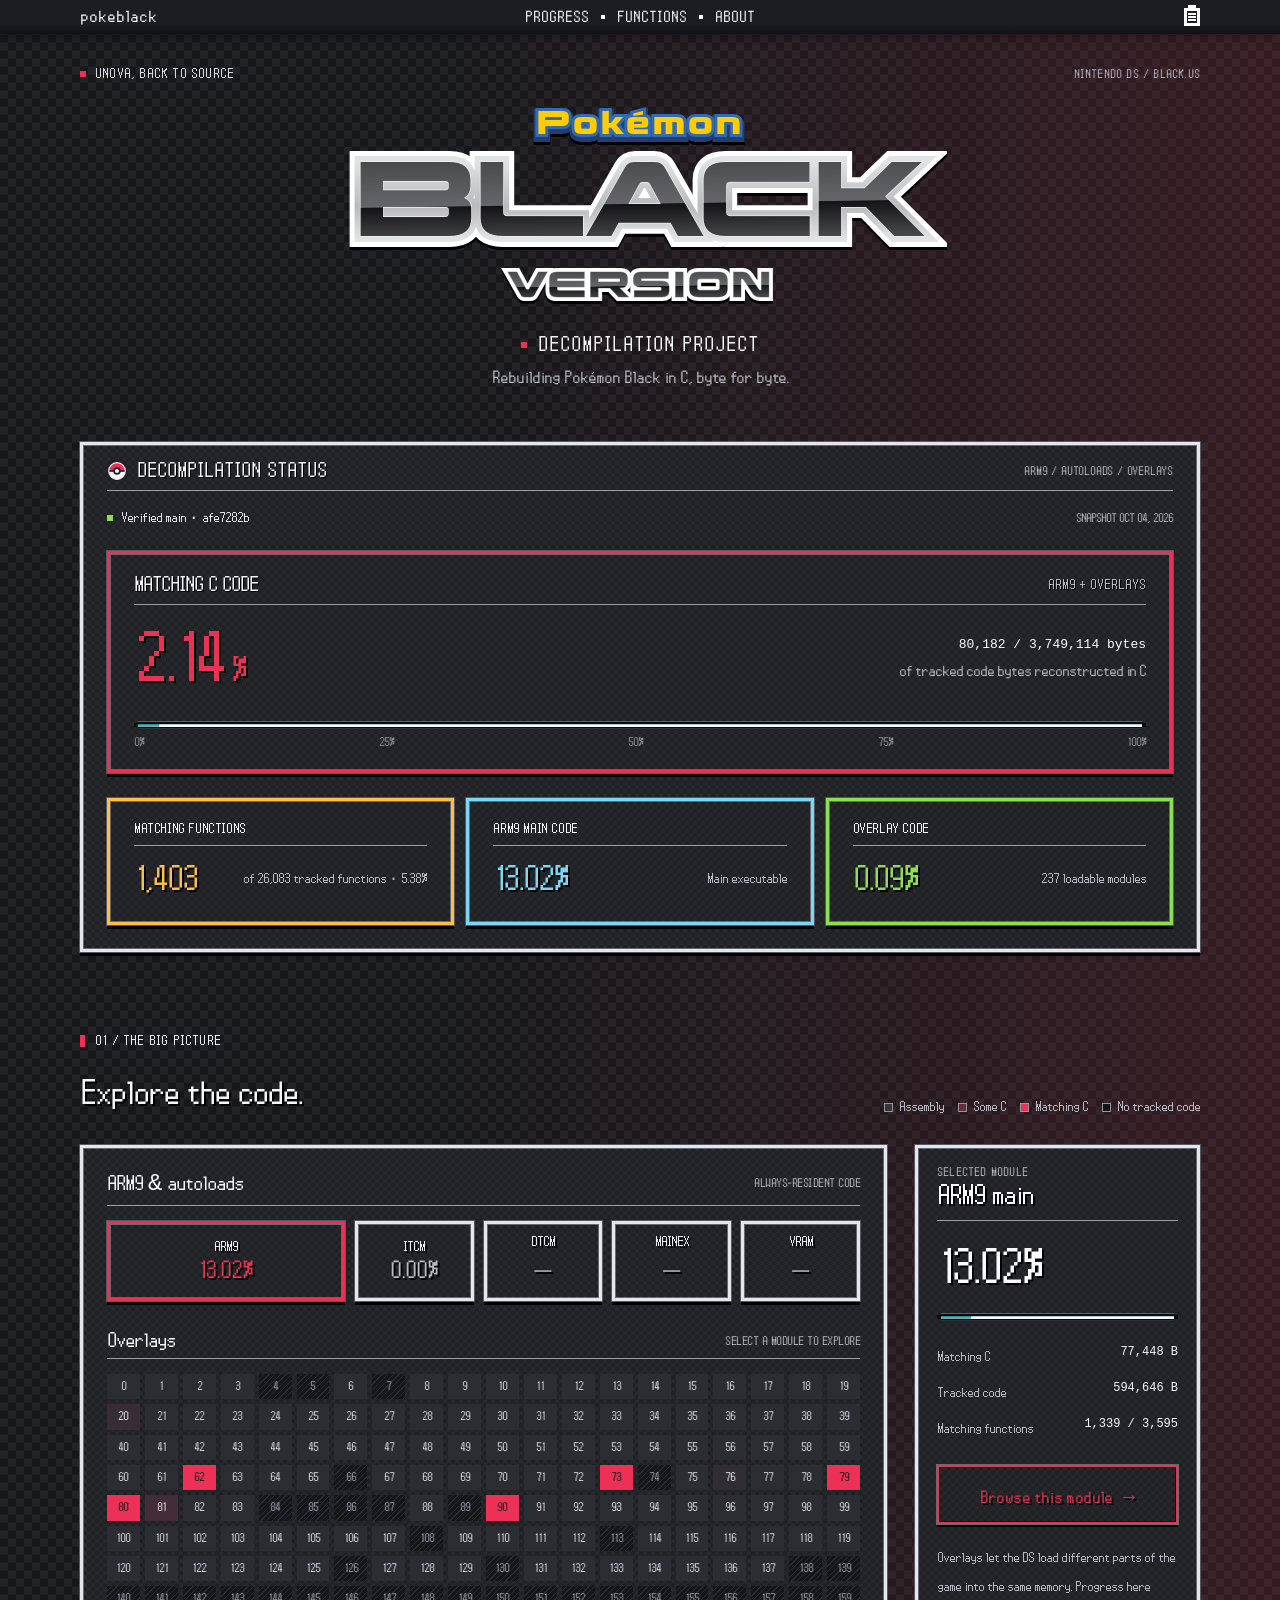
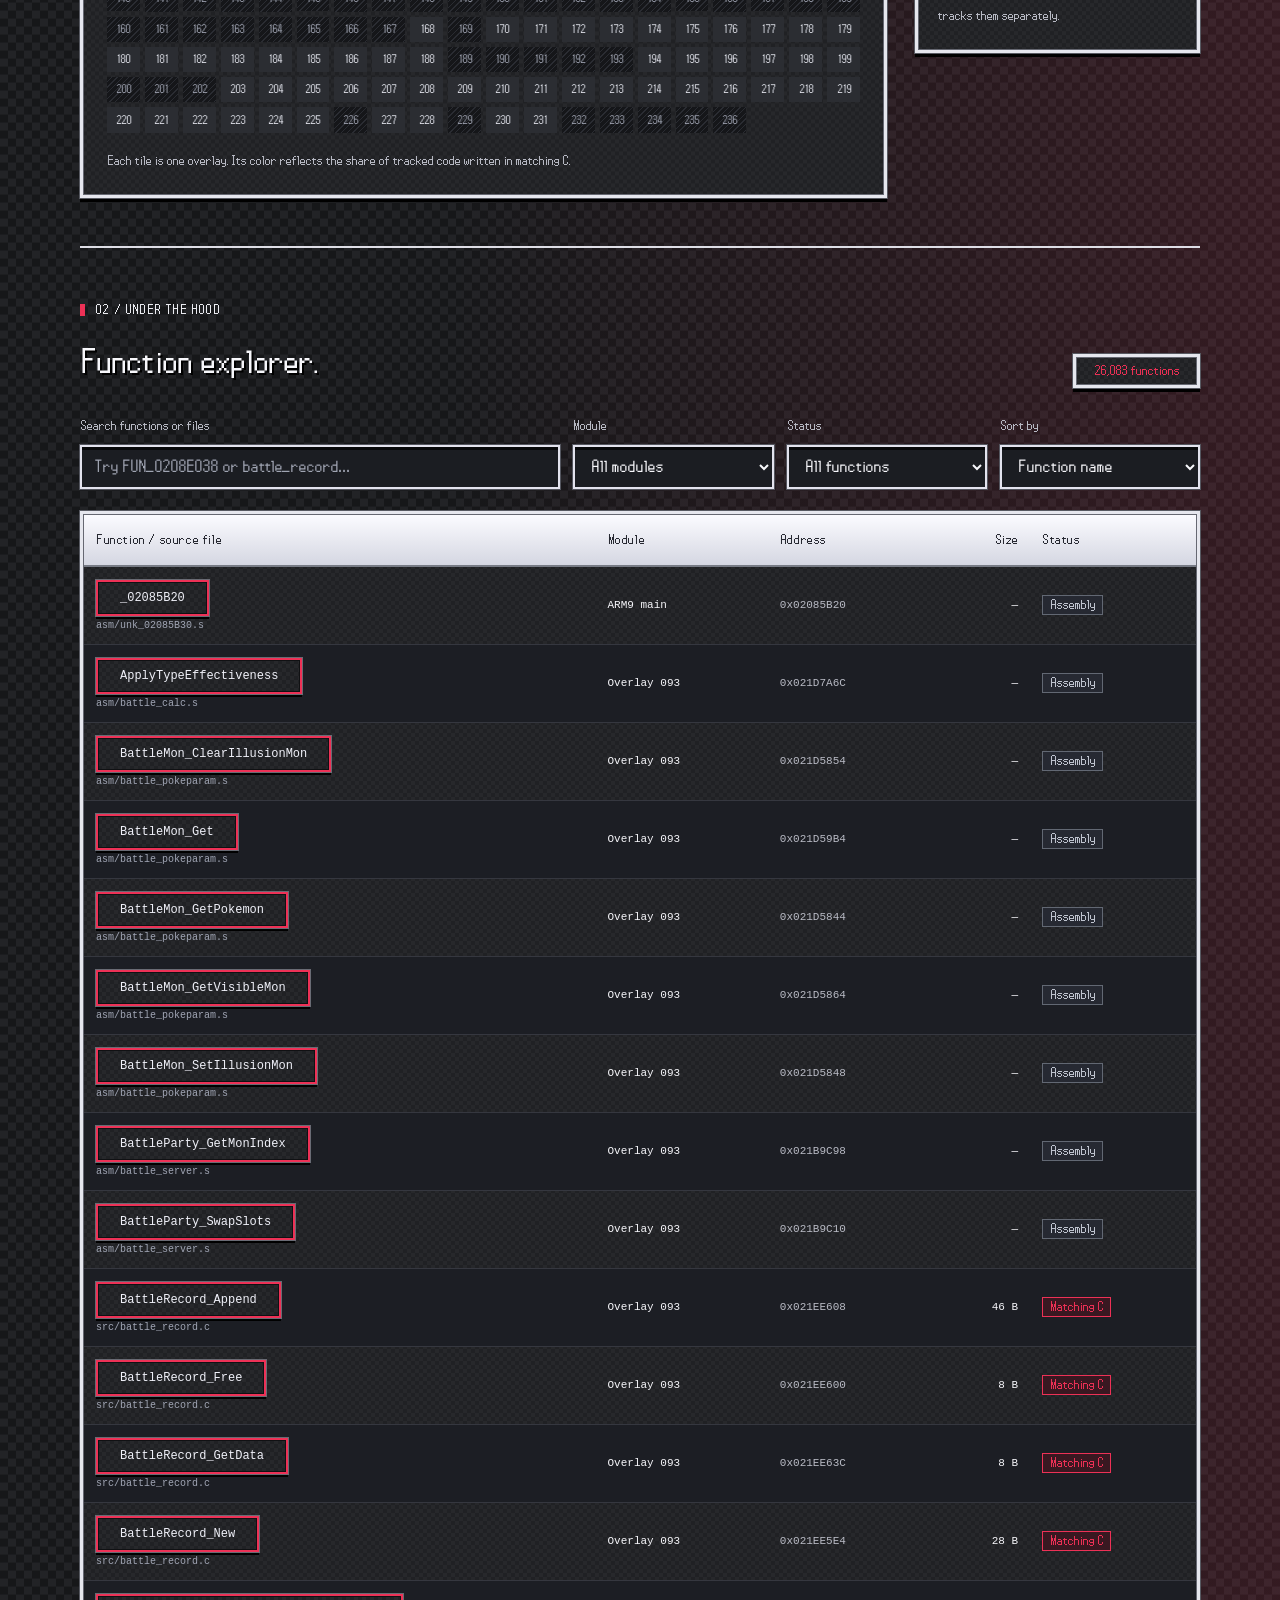
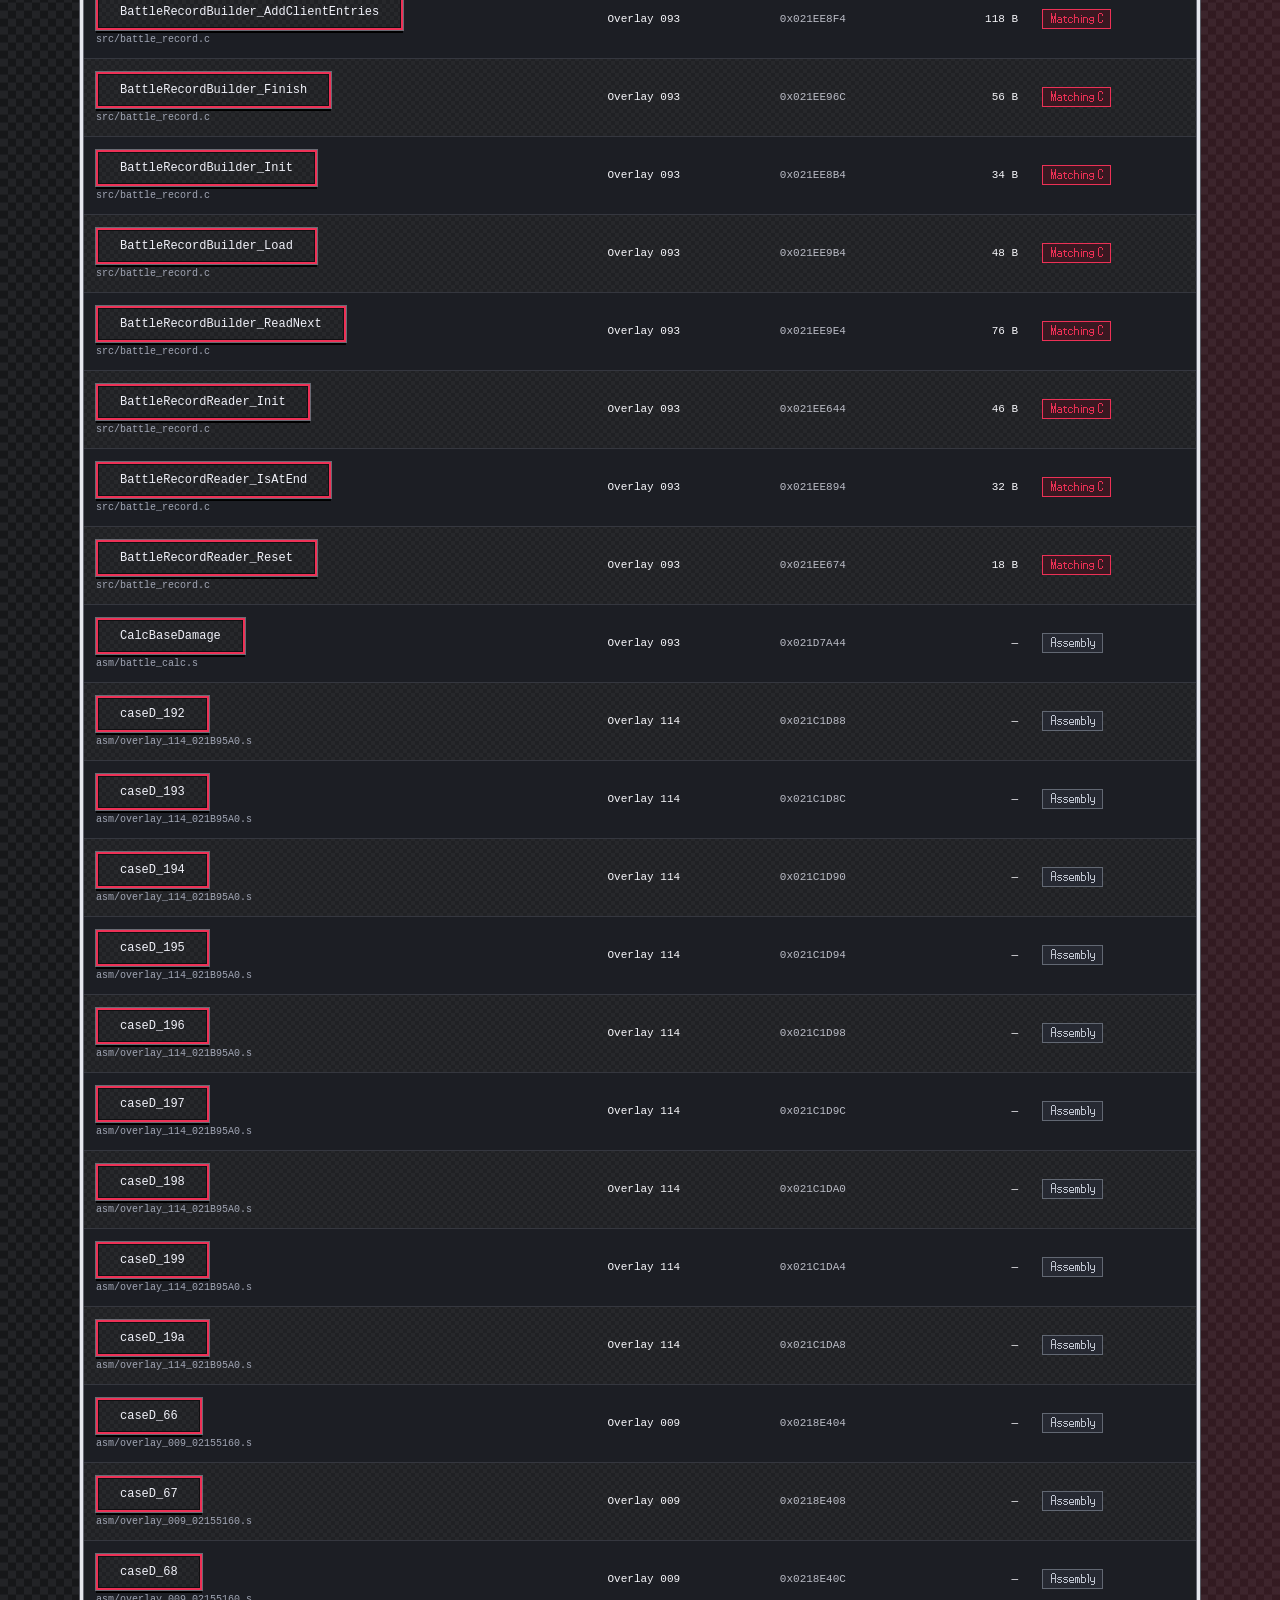
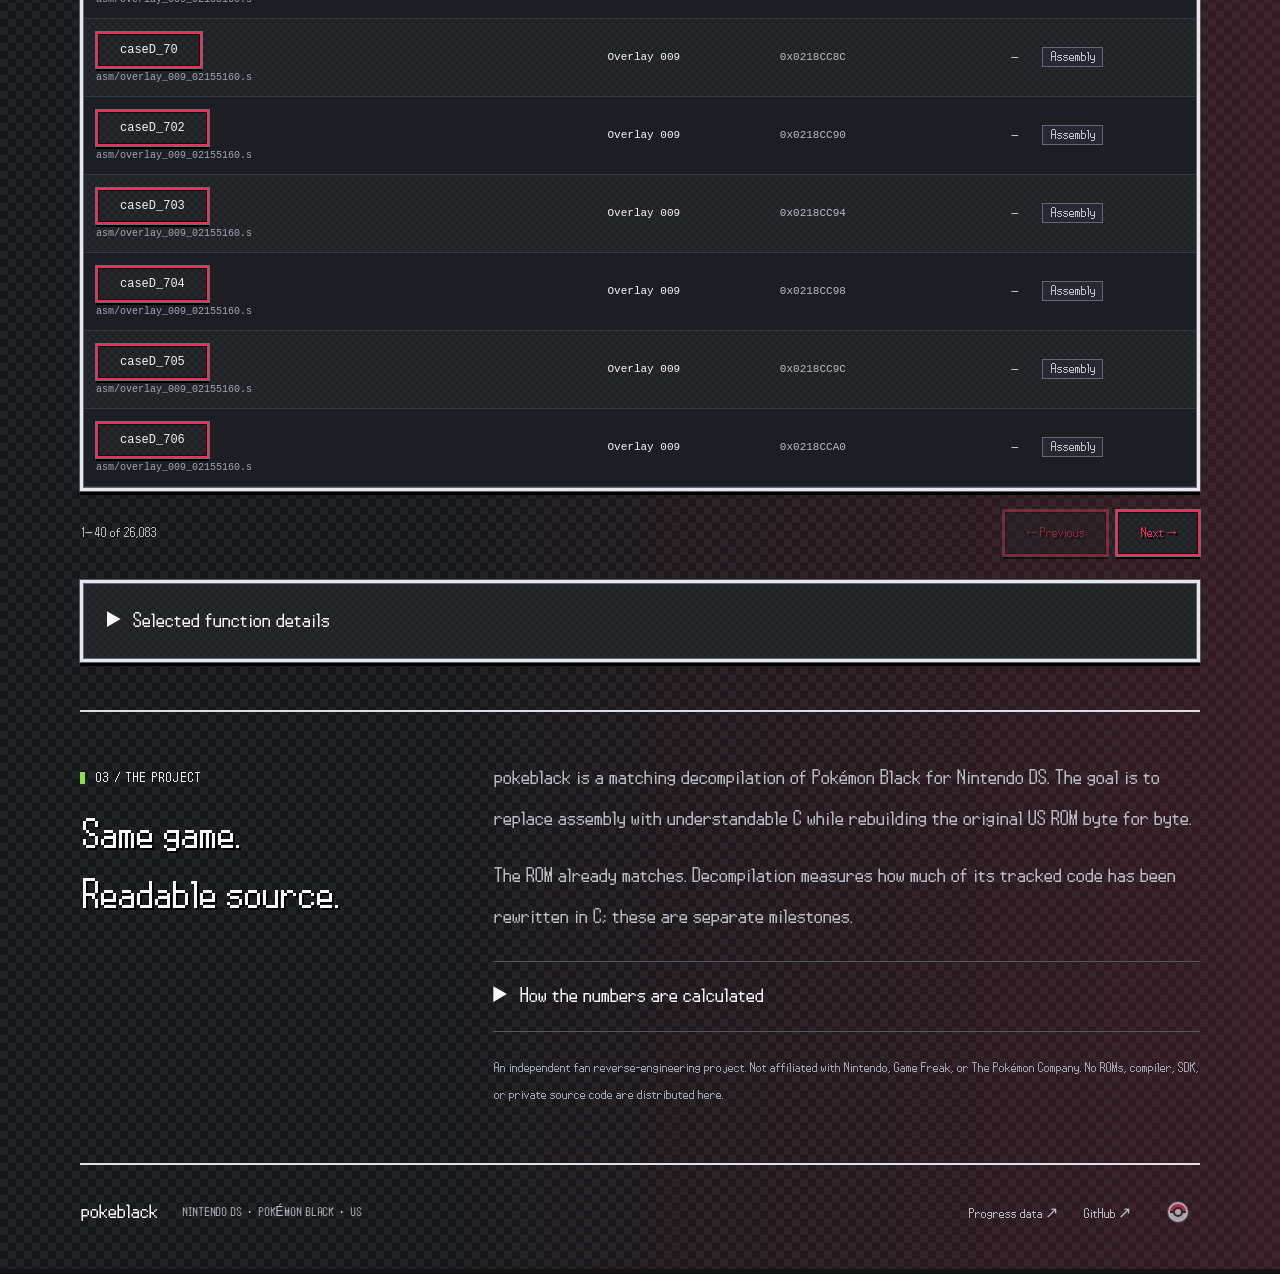
==== commit bac0442f: "Move progress publishing to GitHub Actions" ====
--- a/index.html
+++ b/index.html
@@ -7,49 +7,57 @@
   <meta name="description" content="Follow Pokémon Black's matching decompilation: verified code progress, Nintendo DS overlays, and a searchable function explorer.">
   <title>pokeblack · Decompilation progress</title>
   <link rel="icon" href="favicon.svg?v=2" type="image/svg+xml">
-  <link rel="stylesheet" href="style.css?v=4">
+  <link rel="stylesheet" href="style.css?v=30">
   <link rel="preload" href="assets/fonts/korataki-bold.woff2" as="font" type="font/woff2" crossorigin>
   <link rel="preload" href="assets/fonts/pokemon-bw-text.woff2" as="font" type="font/woff2" crossorigin>
-  <script src="app.js?v=2" defer></script>
+  <script src="app.js?v=7" defer></script>
 </head>
 <body>
   <a class="skip" href="#main">Skip to content</a>
-  <header>
-    <div class="system-strip"><span>NINTENDO DS <span class="system-divider">/</span> UNOVA REGION</span><span>ARM9 <i></i> MATCHING C <i></i> US <span class="battery" aria-hidden="true"></span></span></div>
-    <div class="header-inner">
-      <a class="brand" href="#"><span class="ball" aria-hidden="true"></span>poke<span>black</span><span class="brand-tag">DECOMP</span></a>
-      <nav aria-label="Main navigation"><a class="nav-progress" href="#progress"><span>01</span> Progress</a><a class="nav-functions" href="#explorer"><span>02</span> Functions</a><a class="nav-about" href="#about"><span>03</span> About</a></nav>
-      <a class="repo-link" href="https://github.com/reflxay/pokeblack-progress">Website source <span aria-hidden="true">↗</span></a>
+  <header class="auto-hide-header">
+    <div class="system-strip">
+      <a class="system-brand" href="#">pokeblack</a>
+      <nav aria-label="Main navigation"><a class="nav-progress" href="#code-map">Progress</a><a class="nav-functions" href="#explorer">Functions</a><a class="nav-about" href="#about">About</a></nav>
+      <span class="battery" aria-hidden="true"></span>
     </div>
   </header>
   <main id="main">
     <section class="hero" id="progress">
       <div class="eyebrow"><span class="tiny-square"></span> UNOVA, BACK TO SOURCE <span class="edition">NINTENDO DS / BLACK.US</span></div>
-      <div class="hero-heading"><div class="hero-copy"><h1><span class="game-label">Pokémon</span><span class="game-title">BLACK</span><span class="game-version">VERSION</span><span class="sr-only">Decompilation progress</span></h1><div class="hero-subtitle"><span class="tiny-square"></span> DECOMPILATION PROJECT</div><p>The same adventure. A new look at the code.<br>Rebuilding Pokémon Black in C, byte for byte.</p><a class="start-link" href="#code-map"><span aria-hidden="true">▶</span> EXPLORE THE PROGRESS</a></div>
-        <div class="hero-mark" aria-hidden="true">
-          <div class="crest-label">UNOVA ARCHIVE <span>GENERATION V</span></div>
-          <svg class="unova-crest" viewBox="0 0 360 260" fill="none">
-            <defs><linearGradient id="silver" x1="180" y1="20" x2="180" y2="235" gradientUnits="userSpaceOnUse"><stop stop-color="#fff"/><stop offset=".45" stop-color="#dee0eb"/><stop offset=".6" stop-color="#989eaf"/><stop offset="1" stop-color="#f0f2f8"/></linearGradient></defs>
-            <g fill="url(#silver)" stroke="#6b7080" stroke-width="1"><path d="M152 108 114 60 8 46 74 91 124 105 29 96 98 129 143 132Z"/><path d="M142 132 85 128 44 143 115 157 151 145Z"/><path d="M151 145 111 158 82 184 145 172 164 155Z"/><path d="M208 108 246 60 352 46 286 91 236 105 331 96 262 129 217 132Z"/><path d="M218 132 275 128 316 143 245 157 209 145Z"/><path d="M209 145 249 158 278 184 215 172 196 155Z"/></g>
-            <circle cx="180" cy="128" r="86" stroke="#3d414d" stroke-dasharray="2 7"/><path d="m180 37 12 15h-24l12-15ZM180 218l-12-15h24l-12 15Z" fill="#a2a6b6"/>
-            <circle cx="180" cy="128" r="55" fill="#0b0d12" stroke="url(#silver)" stroke-width="5"/><path d="M128 118a53 53 0 0 1 104 0Z" fill="url(#silver)"/><path d="M128 138h104" stroke="#acb0bd" stroke-width="3"/><circle cx="180" cy="128" r="17" fill="#0b0d12" stroke="url(#silver)" stroke-width="4"/><circle cx="180" cy="128" r="7" fill="#65d9ed"/>
-            <path d="M157 229h46M164 236h32" stroke="#737987" stroke-width="2"/>
-          </svg>
-          <div class="crest-caption"><span>IRBO</span><span>BLACK VERSION / US</span></div>
-        </div>
+      <div class="hero-heading"><div class="hero-copy"><h1>
+        <svg class="title-logo" viewBox="0 0 640 220" aria-hidden="true" focusable="false">
+          <defs>
+            <linearGradient id="title-face" x1="0" y1="0" x2=".09" y2="1"><stop stop-color="#48494b"/><stop offset=".49" stop-color="#656669"/><stop offset=".5" stop-color="#141416"/><stop offset="1" stop-color="#595a5d"/></linearGradient>
+            <linearGradient id="title-bevel" x1="0" y1="0" x2="0" y2="1"><stop stop-color="#e0e2e4"/><stop offset=".48" stop-color="#b8babc"/><stop offset="1" stop-color="#f4f5f6"/></linearGradient>
+          </defs>
+          <g text-anchor="middle" font-family="Korataki, sans-serif" font-weight="700" stroke-linejoin="miter">
+            <text x="320" y="35" font-size="28" letter-spacing="3" fill="#233d71" stroke="#233d71" stroke-width="10">Pokémon</text>
+            <text x="320" y="32" font-size="28" letter-spacing="3" fill="#ffcc05" stroke="#326bb3" stroke-width="6" paint-order="stroke fill">Pokémon</text>
+            <g font-size="92">
+              <text x="320" y="134" fill="none" stroke="#fff" stroke-width="22">BLACK</text>
+              <text x="320" y="134" fill="none" stroke="url(#title-bevel)" stroke-width="12">BLACK</text>
+              <text x="320" y="134" fill="url(#title-face)" stroke="#f0f1f3" stroke-width="1.4" paint-order="stroke fill">BLACK</text>
+            </g>
+            <g font-size="31" letter-spacing="3">
+              <text x="320" y="195" fill="none" stroke="#fff" stroke-width="8">VERSION</text>
+              <text x="320" y="195" fill="url(#title-face)" stroke="#b5b7bb" stroke-width="1" paint-order="stroke fill">VERSION</text>
+            </g>
+          </g>
+        </svg><span class="sr-only">Pokémon Black Version decompilation progress</span>
+      </h1><div class="hero-subtitle"><span class="tiny-square"></span> DECOMPILATION PROJECT</div><p>Rebuilding Pokémon Black in C, byte for byte.</p></div>
       </div>
       <div class="progress-console">
-      <div class="console-top"><span><svg class="status-ball" viewBox="0 0 24 24" aria-hidden="true"><circle cx="12" cy="12" r="10" fill="#f3f5fa"/><path d="M2 12a10 10 0 0 1 20 0Z" fill="#ed263b"/><path d="M2 12h20" stroke="#1b222e" stroke-width="2"/><circle cx="12" cy="12" r="3.5" fill="#f3f5fa" stroke="#1b222e" stroke-width="2"/><circle cx="12" cy="12" r="10" fill="none" stroke="#f3f5fa" stroke-width="1.3"/></svg> DECOMPILATION STATUS</span><span>ARM9 / AUTOLOADS / OVERLAYS</span></div>
+      <div class="console-top"><span><svg class="status-ball" viewBox="0 0 24 24" aria-hidden="true"><circle cx="12" cy="12" r="10" fill="#f3f5fa"/><path d="M2 12a10 10 0 0 1 20 0Z" fill="var(--accent)"/><path d="M2 12h20" stroke="#1b222e" stroke-width="2"/><circle cx="12" cy="12" r="3.5" fill="#f3f5fa" stroke="#1b222e" stroke-width="2"/><circle cx="12" cy="12" r="10" fill="none" stroke="#f3f5fa" stroke-width="1.3"/></svg> DECOMPILATION STATUS</span><span>ARM9 / AUTOLOADS / OVERLAYS</span></div>
       <div class="snapshot"><span class="live-dot"></span><span id="verification">Loading verified snapshot…</span><span class="snapshot-date" id="snapshot-date"></span></div>
       <p class="error" id="error" role="alert" hidden></p>
-      <div class="progress-heading"><div><span class="metric-label">MATCHING C CODE</span><div class="big-number"><span id="overall">—</span><span>%</span></div></div><div class="progress-caption"><strong id="byte-caption">Reading progress data…</strong><span>of tracked code bytes reconstructed in C</span></div></div>
-      <div class="hp-bar"><span aria-hidden="true">CODE</span><progress id="overall-bar" value="0" max="100" aria-label="Overall matching C code progress"></progress></div>
+      <div class="code-status"><div class="code-nameplate"><span>MATCHING C CODE</span><span>ARM9 + OVERLAYS</span></div><div class="progress-heading"><div class="big-number"><span id="overall">—</span><span>%</span></div><div class="progress-caption"><strong id="byte-caption">Reading progress data…</strong><span>of tracked code bytes reconstructed in C</span></div></div>
+      <div class="hp-bar"><span class="exp-track"><progress id="overall-bar" value="0" max="100" aria-label="Overall matching C code progress"></progress></span></div>
       <div class="scale" aria-hidden="true"><span>0%</span><span>25%</span><span>50%</span><span>75%</span><span>100%</span></div>
+      </div>
       <div class="stats">
         <div><span class="metric-label">MATCHING FUNCTIONS</span><strong id="matched-functions">—</strong><span id="function-caption">of tracked named functions</span></div>
         <div><span class="metric-label">ARM9 MAIN CODE</span><strong id="arm9-percent">—</strong><span>Main executable</span></div>
         <div><span class="metric-label">OVERLAY CODE</span><strong id="overlay-percent">—</strong><span id="overlay-caption">Loadable game modules</span></div>
-        <div><span class="metric-label">ROM RECONSTRUCTION</span><strong class="match" id="rom-status">—</strong><span id="rom-caption">Original ROM comparison</span></div>
       </div>
       </div>
     </section>
@@ -57,7 +65,7 @@
     <section class="map-section" id="code-map" aria-labelledby="map-title">
       <div class="section-title"><div><span class="section-number">01 / THE BIG PICTURE</span><h2 id="map-title">Explore the code.</h2></div><div class="legend"><span><i class="legend-remaining"></i>Assembly</span><span><i class="legend-partial"></i>Some C</span><span><i class="legend-done"></i>Matching C</span><span><i class="legend-empty"></i>No tracked code</span></div></div>
       <div class="map-layout"><div class="map-main"><div class="map-label"><h3>ARM9 &amp; autoloads</h3><span>ALWAYS-RESIDENT CODE</span></div><div id="core-map" class="core-map"></div><div class="map-label overlays-label"><h3>Overlays</h3><span>SELECT A MODULE TO EXPLORE</span></div><div class="heatmap" id="overlay-map" aria-label="Overlay code progress"></div><p class="map-note">Each tile is one overlay. Its color reflects the share of tracked code written in matching C.</p></div>
-      <aside class="module-detail" id="module-detail" aria-live="polite"><span class="metric-label">SELECTED MODULE</span><h3 id="module-title">ARM9 main</h3><strong class="module-percent" id="module-percent">—</strong><progress id="module-bar" value="0" max="100" aria-label="Selected module matching C progress"></progress><dl><div><dt>Matching C</dt><dd id="module-bytes">—</dd></div><div><dt>Tracked code</dt><dd id="module-total">—</dd></div><div><dt>Matching functions</dt><dd id="module-functions">—</dd></div></dl><button class="primary-button" id="explore-module" type="button">Browse this module <span aria-hidden="true">→</span></button><p>Overlays let the DS load different parts of the game into the same memory. Progress here tracks them separately.</p></aside></div>
+      <aside class="module-detail" id="module-detail" aria-live="polite"><div class="module-nameplate"><span class="metric-label">SELECTED MODULE</span><h3 id="module-title">ARM9 main</h3></div><strong class="module-percent" id="module-percent">—</strong><div class="module-exp"><span class="exp-track"><progress id="module-bar" value="0" max="100" aria-label="Selected module matching C progress"></progress></span></div><dl><div><dt>Matching C</dt><dd id="module-bytes">—</dd></div><div><dt>Tracked code</dt><dd id="module-total">—</dd></div><div><dt>Matching functions</dt><dd id="module-functions">—</dd></div></dl><button class="primary-button menu-frame" id="explore-module" type="button">Browse this module <span aria-hidden="true">→</span></button><p>Overlays let the DS load different parts of the game into the same memory. Progress here tracks them separately.</p></aside></div>
     </section>
 
     <section id="explorer" aria-labelledby="explorer-title">
@@ -68,9 +76,9 @@
       <details class="function-detail" id="function-detail"><summary>Selected function details</summary><dl id="function-info"></dl><p>Source stays in the private decompilation mirror. This public site contains progress metadata only.</p></details>
     </section>
 
-    <section id="about" class="about" aria-labelledby="about-title"><div><span class="section-number">03 / THE PROJECT</span><h2 id="about-title">Same game.<br>Readable source.</h2></div><div class="about-copy"><p>pokeblack is a matching decompilation of Pokémon Black for Nintendo DS. The goal is to replace assembly with understandable C while rebuilding the original US ROM byte for byte.</p><p>The ROM already matches. Decompilation measures how much of its tracked code has been rewritten in C; these are separate milestones.</p><details><summary>How the numbers are calculated</summary><p>Code progress uses objdiff v3.8.0 function-sized code bytes from linked ARM9, autoload, and overlay objects. Embedded literal pools can be included in assembly code ranges. Discarded linker helpers, data-only regions, ARM7, and game assets are excluded from this code percentage.</p><p>Function totals combine emitted named assembly function labels with emitted C functions. Compiler-generated assembly wrappers are excluded, and inline assembly does not count as matching C. Assembly function sizes are shown as a dash because their labels do not provide reliable byte sizes.</p><p>Each snapshot records a verified main revision. Export requires its successful integration receipt and rechecks ARM9, ARM7, and the full ROM hashes. Updates are published when a new verified snapshot is committed.</p></details><p class="about-small">An independent fan reverse-engineering project. Not affiliated with Nintendo, Game Freak, or The Pokémon Company. No ROMs, game assets, compiler, SDK, or private source code are distributed here.</p></div></section>
+    <section id="about" class="about" aria-labelledby="about-title"><div><span class="section-number">03 / THE PROJECT</span><h2 id="about-title">Same game.<br>Readable source.</h2></div><div class="about-copy"><p>pokeblack is a matching decompilation of Pokémon Black for Nintendo DS. The goal is to replace assembly with understandable C while rebuilding the original US ROM byte for byte.</p><p>The ROM already matches. Decompilation measures how much of its tracked code has been rewritten in C; these are separate milestones.</p><details><summary>How the numbers are calculated</summary><p>Code progress uses objdiff v3.8.0 function-sized code bytes from linked ARM9, autoload, and overlay objects. Embedded literal pools can be included in assembly code ranges. Discarded linker helpers, data-only regions, ARM7, and game assets are excluded from this code percentage.</p><p>Function totals combine emitted named assembly function labels with emitted C functions. Compiler-generated assembly wrappers are excluded, and inline assembly does not count as matching C. Assembly function sizes are shown as a dash because their labels do not provide reliable byte sizes.</p><p>Each snapshot identifies the verified main commit. The private repo's GitHub Actions rebuilds ARM9 and ARM7 and checks their recorded hashes before updating this site. The full ROM was verified before that commit reached main.</p></details><p class="about-small">An independent fan reverse-engineering project. Not affiliated with Nintendo, Game Freak, or The Pokémon Company. No ROMs, compiler, SDK, or private source code are distributed here.</p></div></section>
     <noscript><p class="error">Enable JavaScript to browse the progress snapshot, or download <a href="data/progress.json">the progress JSON</a>.</p></noscript>
   </main>
-  <footer><a class="brand" href="#"><span class="ball" aria-hidden="true"></span>pokeblack</a><span>NINTENDO DS · POKÉMON BLACK · US</span><a href="data/progress.json">Progress data ↗</a><a href="https://github.com/reflxay/pokeblack-progress">GitHub ↗</a></footer>
+  <footer><a class="brand" href="#">pokeblack</a><span>NINTENDO DS · POKÉMON BLACK · US</span><a href="data/progress.json">Progress data ↗</a><a href="https://github.com/reflxay/pokeblack-progress">GitHub ↗</a><a class="theme-switch" href="black2.html" aria-label="Switch to the Black 2 design" title="Switch to the Black 2 design"><span class="ball" aria-hidden="true"></span></a></footer>
 </body>
 </html>
--- a/style.css
+++ b/style.css
@@ -1,23 +1,61 @@
 @font-face{font-family:'Korataki';src:url('assets/fonts/korataki-bold.woff2') format('woff2');font-style:normal;font-weight:700;font-display:swap}
 @font-face{font-family:'Pokemon BW';src:url('assets/fonts/pokemon-bw-text.woff2') format('woff2');font-style:normal;font-weight:400;font-display:swap}
 
-:root{color-scheme:dark;--bg:#08090c;--panel:#16191f;--line:#3c414c;--ink:#f4f4f8;--muted:#a5a9b7;--accent:#65d9ed;--red:#ed263b;--yellow:#e9ca46;--green:#93d35a;--title:'Korataki',sans-serif;--display:'Pokemon BW',monospace;--mono:'Pokemon BW',monospace;--code:ui-monospace,SFMono-Regular,Consolas,monospace}
-*{box-sizing:border-box}html{scroll-behavior:smooth;scroll-padding-top:28px}body{margin:0;color:var(--ink);font:24px/1.5 var(--display);font-synthesis:none;background:radial-gradient(ellipse at 85% 0,#29263255,transparent 650px),var(--bg)}button,input,select{font:inherit}a{color:inherit;text-decoration:none}button,a,input,select,summary{touch-action:manipulation}button{cursor:pointer}a:hover{color:var(--accent)}:focus-visible{outline:2px solid var(--accent);outline-offset:4px}.sr-only{position:absolute;width:1px;height:1px;padding:0;margin:-1px;overflow:hidden;clip:rect(0,0,0,0);white-space:nowrap;border:0}.skip{position:fixed;top:-80px;left:15px;background:var(--accent);color:var(--bg);z-index:5;padding:8px 16px}.skip:focus{top:10px}h1,h2,h3,p{margin-top:0}dd{margin:0}[hidden]{display:none!important}
+:root{color-scheme:dark;--bg:#0b0b0d;--panel:#1b1c1e;--line:#56575c;--ink:#f7f7fb;--muted:#b9bbc5;--accent:#ed3156;--progress-color:var(--accent);--red:var(--accent);--yellow:#ffbe48;--blue:#77d8f8;--green:#8be04d;--white:#eeeef4;--display:'Pokemon BW',monospace;--mono:'Pokemon BW',monospace;--code:ui-monospace,SFMono-Regular,Consolas,monospace;--checks:repeating-conic-gradient(#27282b 0 25%,#202124 0 50%) 0/8px 8px}
+*{box-sizing:border-box}html{scroll-behavior:smooth;scroll-padding-top:60px}body{margin:0;color:var(--ink);font:24px/1.5 var(--display);font-synthesis:none;background:linear-gradient(90deg,transparent 35%,color-mix(in srgb,var(--accent) 14%,transparent)),repeating-conic-gradient(#222326 0 25%,#161719 0 50%) 0/16px 16px}button,input,select{font:inherit}a{color:inherit;text-decoration:none}button,a,input,select,summary{touch-action:manipulation}button{cursor:pointer}a:hover{color:var(--accent)}::selection{background:var(--accent);color:#111215}:focus-visible{outline:2px solid var(--accent);outline-offset:4px}.sr-only{position:absolute;width:1px;height:1px;padding:0;margin:-1px;overflow:hidden;clip:rect(0,0,0,0);white-space:nowrap;border:0}.skip{position:fixed;top:-80px;left:15px;background:var(--white);color:#111;z-index:5;padding:8px 16px}.skip:focus{top:10px}h1,h2,h3,p{margin-top:0}dd{margin:0}[hidden]{display:none!important}
 
-header{border-bottom:1px solid #696e7b;background:linear-gradient(#191c23,#0e1015)}.system-strip{display:flex;justify-content:space-between;max-width:1200px;margin:auto;padding:9px 40px 7px;color:#8d92a0;font:14px var(--mono);letter-spacing:1.3px}.system-strip>span:last-child{display:flex;align-items:center;gap:9px}.system-strip i{width:3px;height:3px;background:#4d515c}.system-divider{padding:0 8px}.battery{width:12px;height:7px;border:1px solid #afb3be;position:relative;margin-left:6px}.battery:after{content:'';position:absolute;right:-3px;top:1px;width:2px;height:3px;background:#afb3be}.battery:before{content:'';position:absolute;inset:1px;background:#afb3be}.header-inner{max-width:1200px;margin:auto;padding:16px 40px 20px;display:flex;align-items:center;gap:30px}.brand{display:flex;align-items:center;gap:10px;font:700 32px var(--display);letter-spacing:0}.brand>span:not(.ball):not(.brand-tag){margin-left:-10px;color:#c3c6d1}.brand-tag{font:14px var(--mono);letter-spacing:1.2px;margin-left:3px;border:1px solid #676c79;padding:4px 6px;color:#bdc1cc}.ball{display:inline-block;width:22px;height:22px;border:2px solid #d6d8e0;border-radius:50%;position:relative;overflow:hidden;flex:none;background:linear-gradient(var(--red) 0 50%,#22252d 50%)}.ball:before{content:'';position:absolute;top:50%;left:0;right:0;transform:translateY(-50%);border-top:2px solid #d6d8e0}.ball:after{content:'';position:absolute;box-sizing:border-box;width:10px;height:10px;border:2px solid #d6d8e0;border-radius:50%;left:50%;top:50%;transform:translate(-50%,-50%);background:#101218}nav{display:flex;gap:7px;margin:auto}nav a{position:relative;display:flex;align-items:center;gap:10px;min-width:122px;justify-content:center;padding:10px 16px;font:600 20px var(--display);text-transform:uppercase;letter-spacing:1px;border-bottom:2px solid var(--nav-color);background:linear-gradient(125deg,#2c3039,#1c1f27);clip-path:polygon(9px 0,calc(100% - 9px) 0,100% 50%,calc(100% - 9px) 100%,9px 100%,0 50%)}nav a:hover{background:var(--nav-color);color:#080a0d}nav a:focus-visible{outline-offset:-4px}nav a span{font:14px var(--mono);opacity:.65}.nav-progress{--nav-color:var(--red)}.nav-functions{--nav-color:var(--accent)}.nav-about{--nav-color:var(--green)}.repo-link{font:16px var(--mono);color:var(--muted);white-space:nowrap}.repo-link span{color:var(--yellow);padding-left:7px}main{max-width:1200px;margin:auto;padding:0 40px}
+header{background:linear-gradient(#1b1d20 70%,#111215);box-shadow:0 3px 8px #0004}.auto-hide-header{position:sticky;top:0;z-index:4;transition:transform .18s ease}.auto-hide-header.is-hidden{transform:translateY(calc(-100% - 8px))}.system-strip{display:grid;grid-template-columns:minmax(0,1fr) auto minmax(0,1fr);align-items:center;gap:24px;padding:8px max(24px,calc((100% - 1120px)/2));color:var(--muted);font:18px var(--mono);letter-spacing:1px;border-bottom:0}.system-brand,.system-brand:hover,.system-brand:focus-visible{color:#fff;white-space:nowrap;font-size:20px;justify-self:start}.system-strip nav{--nav-gap:28px;display:flex;align-items:center;justify-content:center;gap:var(--nav-gap);margin:0}.system-strip nav a{position:relative;color:#fff;white-space:nowrap;text-transform:uppercase}.system-strip nav a+a:before{content:'';position:absolute;left:calc(var(--nav-gap) / -2 - 2px);top:50%;transform:translateY(-50%);width:4px;height:4px;background:#fff}.system-strip nav a:hover,.system-strip nav a:focus-visible{color:var(--control-color);outline-color:var(--control-color)}.battery{width:16px;height:18px;border:3px solid #fff;position:relative;justify-self:end}.battery:after{content:'';position:absolute;left:1px;top:-6px;width:8px;height:3px;background:#fff}.battery:before{content:'';position:absolute;inset:2px 1px;background:repeating-linear-gradient(#fff 0 2px,transparent 2px 3px)}.brand{display:flex;align-items:center;gap:10px;font:32px var(--display)}.ball{display:inline-block;width:22px;height:22px;border:2px solid #f5f5fa;box-shadow:0 0 0 1px #555;border-radius:50%;position:relative;overflow:hidden;flex:none;background:linear-gradient(var(--red) 0 46%,#292b2f 46% 57%,#e7e7ee 57%)}.ball:before{content:'';position:absolute;top:50%;left:0;right:0;transform:translateY(-50%);border-top:2px solid #292b2f}.ball:after{content:'';position:absolute;box-sizing:border-box;width:10px;height:10px;border:2px solid #292b2f;border-radius:50%;left:50%;top:50%;transform:translate(-50%,-50%);background:#eeeef4}
+button{position:relative;display:flex;align-items:center;justify-content:center;border:2px solid var(--control-color,var(--accent));border-radius:0;background:var(--checks);color:var(--control-color,var(--accent));box-shadow:0 0 0 1px #696b74,inset 0 0 0 1px #101113,0 3px #000;text-shadow:2px 2px #000}button:enabled:hover{filter:brightness(1.12);border-color:var(--ink);color:var(--control-color,var(--accent))}button:focus-visible{outline-offset:3px;outline-color:var(--control-color,var(--accent))}.brand:hover,.brand:focus-visible{color:var(--accent)}.nav-progress{--control-color:var(--yellow)}.nav-functions{--control-color:var(--blue)}.nav-about{--control-color:var(--green)}main{max-width:1200px;margin:auto;padding:0 40px}
 
-.hero{position:relative;padding:37px 0 48px;isolation:isolate}.hero:before{content:'';position:absolute;z-index:-1;inset:0 -40px 200px;background:linear-gradient(var(--bg),transparent 45%,var(--bg)),repeating-conic-gradient(#171922 0 25%,#0c0e14 0 50%) 0/24px 24px;opacity:.7;mask-image:linear-gradient(90deg,transparent,#000 25%,#000 90%,transparent)}.eyebrow,.section-number,.metric-label,.map-label>span,.edition{font:16px var(--mono);letter-spacing:1.4px;color:var(--muted)}.eyebrow{display:flex;align-items:center;gap:9px;color:#dddfe8}.tiny-square{width:5px;height:5px;background:var(--red);box-shadow:3px 0 #ed263b50;flex:none}.edition{margin-left:auto;font-size:14px}.hero-heading{display:flex;align-items:center;justify-content:space-between;gap:20px;padding:34px 30px 38px 0}.hero-copy{position:relative;z-index:1}h1{display:flex;flex-direction:column;align-items:center;width:fit-content;font-family:var(--title);font-weight:700;margin:0 0 25px;line-height:1}.game-label{font-size:18px;font-weight:600;letter-spacing:8px;padding-left:8px;color:#d4d7e3;margin-bottom:7px}.game-title{font-size:clamp(48px,7.5vw,96px);font-weight:700;letter-spacing:-3px;transform:skew(-9deg);background:linear-gradient(#fff 0%,#e7e9ef 28%,#949baa 46%,#333948 49%,#9399aa 55%,#f7f8fc 76%,#b4b9c7 100%);background-clip:text;-webkit-background-clip:text;color:transparent;-webkit-text-stroke:1px #f3f5fc;filter:drop-shadow(3px 5px 0 #000);line-height:.94}.game-version{font-size:24px;font-weight:700;letter-spacing:6px;border-bottom:2px solid #757b89;border-top:1px solid #727887;margin-top:10px;padding:4px 22px 6px 28px;color:#dfe2ee;transform:skew(-9deg);text-shadow:2px 2px #030405}.hero-subtitle{display:flex;align-items:center;gap:11px;font:600 20px var(--display);letter-spacing:3px;margin:28px 0 11px}.hero-heading p{color:var(--muted);font-size:20px;line-height:1.7;margin-bottom:16px}.start-link{font:16px var(--mono);letter-spacing:1px;display:inline-flex;align-items:center;gap:11px;color:#dfe3ee}.start-link>span{color:var(--accent);font-size:16px}.hero-mark{width:370px;max-width:43%;position:relative;color:#a8adbd}.hero-mark:before{content:'';position:absolute;inset:35px 10px;background:radial-gradient(ellipse,#8d9bb329,transparent 65%);filter:blur(18px);z-index:-1}.crest-label,.crest-caption{display:flex;align-items:center;justify-content:space-between;font:14px var(--mono);letter-spacing:2px;color:#7c8395}.crest-label{padding:0 30px}.crest-label span{color:#bdc2d3}.unova-crest{display:block;width:100%;height:auto;filter:drop-shadow(0 8px 15px #000)}.crest-caption{padding:0 30px}.crest-caption>span:first-child{border:1px solid #646b7a;color:#cbd0dc;padding:4px 9px;letter-spacing:3px}
+.hero{position:relative;padding:34px 0 54px;isolation:isolate}.eyebrow,.section-number,.metric-label,.map-label>span,.edition{font:16px var(--mono);letter-spacing:1.2px;color:var(--muted)}.eyebrow{display:flex;align-items:center;gap:9px;color:#dddde6}.tiny-square{width:6px;height:6px;background:var(--accent);flex:none}.edition{margin-left:auto;font-size:14px}.hero-heading{display:block;text-align:center;padding:22px 0 32px}.hero-copy{min-width:0;display:flex;flex-direction:column;align-items:center}h1{width:min(640px,100%);margin:0;line-height:0}.title-logo{display:block;width:100%;height:auto;overflow:visible;filter:drop-shadow(0 3px 0 #000)}.hero-subtitle{display:flex;align-items:center;gap:11px;font:24px var(--display);letter-spacing:2px;margin:14px 0 8px}.hero-heading p{color:var(--muted);font-size:20px;line-height:1.6;margin-bottom:16px}
 
-.progress-console{background:linear-gradient(130deg,#20232c,#111319 65%);border:1px solid #686e7e;border-top:3px solid #c2c5d0;box-shadow:0 5px 0 #020305,0 0 0 4px #1c1f27;position:relative;padding:0 26px 24px}.console-top{display:flex;justify-content:space-between;align-items:center;margin:0 -26px;padding:11px 24px;background:linear-gradient(120deg,#b61323,#ed263b 50%,#b70d21);border-bottom:3px solid #080b10;font:600 18px var(--display);letter-spacing:1.8px;color:#fff}.console-top>span:first-child{display:flex;align-items:center;gap:9px}.status-ball{display:block;width:20px;height:20px;flex:none}.console-top>span:last-child{font:14px var(--mono);letter-spacing:1px;color:#ffc5ce}.snapshot{display:flex;align-items:center;gap:8px;color:#c6d8d3;font:16px var(--mono);margin-top:20px}.live-dot{width:5px;height:5px;background:var(--green);border-radius:50%;flex:none;box-shadow:0 0 7px #93d35a55}.snapshot-date{color:var(--muted);margin-left:auto;font-size:14px}.progress-heading{display:flex;justify-content:space-between;align-items:flex-end;margin:24px 0 17px}.metric-label{font-size:14px;letter-spacing:1.1px}.progress-heading .metric-label{font-size:16px;color:#aeb5c6}.big-number{font:600 80px/1.05 var(--display);letter-spacing:0;margin-top:4px;text-shadow:3px 3px #050609}.big-number>span:last-child{font-size:43px;letter-spacing:0;color:var(--accent);margin-left:7px}.progress-caption{text-align:right;color:var(--muted);font-size:18px;padding-bottom:6px}.progress-caption strong{display:block;font:12px var(--code);color:#e3e7f2;margin-bottom:5px}.hp-bar{display:flex;align-items:center;gap:10px;padding:5px 6px 5px 13px;background:#090b10;border:1px solid #71798a;box-shadow:inset 0 0 0 2px #222731;clip-path:polygon(9px 0,100% 0,calc(100% - 9px) 100%,0 100%)}.hp-bar>span{font:700 18px var(--display);letter-spacing:1px;color:var(--yellow)}progress{appearance:none;border:0;width:100%;height:11px;display:block;background:#333a46;overflow:hidden}progress::-webkit-progress-bar{background:linear-gradient(#252c37,#343d4a)}progress::-webkit-progress-value{background:linear-gradient(#ccf7ff 0 20%,#55d7f1 20% 70%,#269ebc 70%)}progress::-moz-progress-bar{background:var(--accent)}.scale{display:flex;justify-content:space-between;color:#808799;font:14px var(--mono);margin:7px 4px 0 58px}.stats{display:grid;grid-template-columns:repeat(4,1fr);gap:9px;margin-top:24px}.stats>div{padding:16px 16px 14px;border:1px solid #454b59;border-top:2px solid var(--stat-color);background:linear-gradient(120deg,#272c36,#1b1f28);min-width:0;--stat-color:var(--accent)}.stats>div:nth-child(2){--stat-color:var(--yellow)}.stats>div:nth-child(3){--stat-color:var(--red)}.stats>div:nth-child(4){--stat-color:var(--green)}.stats .metric-label{color:#c7cbd5;font-size:14px;letter-spacing:.7px}.stats strong{display:block;font:600 40px var(--display);margin:7px 0 4px;letter-spacing:0;color:var(--stat-color)}.stats span:last-child{color:var(--muted);font-size:16px;display:block}.stats .match{font-size:28px;padding-top:7px;letter-spacing:0}
+.progress-console{background:var(--checks);border:3px solid #f2f2f7;outline:1px solid #55565c;box-shadow:0 5px 0 #000;position:relative;padding:0 24px 24px}.console-top{display:flex;justify-content:space-between;align-items:center;gap:14px;margin:0 -24px;padding:4px 20px;background:linear-gradient(#fbfbff,#d5d5e0);border-bottom:2px solid #515257;font:24px var(--display);letter-spacing:1px;color:var(--red);text-shadow:1px 1px #fff}.console-top>span:first-child{display:flex;align-items:center;gap:10px}.status-ball{display:block;width:20px;height:20px;flex:none;filter:drop-shadow(0 0 1px #111)}.console-top>span:last-child{font:14px var(--mono);letter-spacing:.8px;color:#595960;text-shadow:none}.snapshot{display:flex;align-items:center;gap:8px;color:#e4e5ec;font:16px var(--mono);margin-top:18px}.live-dot{width:6px;height:6px;background:var(--green);flex:none;box-shadow:1px 1px #111}.snapshot-date{color:var(--muted);margin-left:auto;font-size:14px}
+.code-status{margin:24px 0 9px;position:relative}.code-nameplate{display:flex;justify-content:space-between;align-items:center;gap:15px;color:#15171a;margin-left:0;margin-right:0;padding:1px 12px;font:24px var(--display);text-shadow:1px 1px #fff}.code-nameplate>span:last-child{font-size:16px;color:#4d515a;letter-spacing:1px}.progress-heading{display:flex;justify-content:space-between;align-items:center;gap:20px;margin-left:0;margin-right:0;padding:11px 16px 15px;background:#111215;position:relative;border-bottom:2px solid #777b85}.big-number{font:80px/1 var(--display);letter-spacing:0;text-shadow:2px 2px #000;color:var(--accent)}.big-number>span:last-child{font-size:40px;letter-spacing:0;color:inherit;margin-left:7px}.progress-caption{text-align:right;color:var(--muted);font-size:18px}.progress-caption strong{display:block;font:13px var(--code);color:#fafaff;margin-bottom:6px}.hp-bar,.module-exp{display:flex;align-items:center;padding:0}/* The reference's teal fill is three pixels high. Its purple scenery is excluded. */
+.exp-track{position:relative;display:block;flex:1;min-width:0;height:8px;background:linear-gradient(#586268 0 1px,#090c10 1px 7px,#283239 7px 8px);clip-path:polygon(0 2px,4px 2px,4px 0,calc(100% - 4px) 0,calc(100% - 4px) 2px,100% 2px,100% 6px,calc(100% - 4px) 6px,calc(100% - 4px) 8px,4px 8px,4px 6px,0 6px)}progress{appearance:none;position:absolute;top:3px;left:4px;width:calc(100% - 8px);height:3px;display:block;border:0;border-radius:0;padding:0;background:linear-gradient(#b5c5cf 0 1px,#fff 1px 2px,#effbff 2px 3px);overflow:hidden}progress::-webkit-progress-bar{background:linear-gradient(#b5c5cf 0 1px,#fff 1px 2px,#effbff 2px 3px)}progress::-webkit-progress-value{background:linear-gradient(#1b9289 0 1px,#50b4b0 1px 2px,#86a1ae 2px 3px)}progress::-moz-progress-bar{background:linear-gradient(#1b9289 0 1px,#50b4b0 1px 2px,#86a1ae 2px 3px)}.scale{display:flex;justify-content:space-between;color:#93969e;font:14px var(--mono);margin:8px 0 0}.stats{display:grid;grid-template-columns:repeat(3,1fr);gap:12px;margin-top:25px}.stats>div{background:#121315;border:1px solid #55565b;box-shadow:0 0 0 2px #ececf2,0 3px 0 2px #000;min-width:0;--stat-color:var(--yellow);padding:0 14px 13px}.stats>div:nth-child(2){--stat-color:var(--blue)}.stats>div:nth-child(3){--stat-color:var(--green)}.stats .metric-label{display:block;background:linear-gradient(#f6f6fb,#d4d6df);color:#2b2c32;font-size:16px;letter-spacing:.6px;padding:1px 14px;margin:0 -14px 9px}.stats strong{display:block;font:40px var(--display);margin:2px 0 5px;color:var(--stat-color);text-shadow:2px 2px #000}.stats span:last-child{color:var(--muted);font-size:16px;display:block;line-height:1.6}
 
-.section-title{display:flex;align-items:flex-end;justify-content:space-between;gap:22px;margin:0 0 26px}.section-number{font-size:14px;color:#b2b7c7;border-left:3px solid var(--red);padding-left:10px}.section-title h2,.about h2{font:600 40px/1.25 var(--display);letter-spacing:0;margin:10px 0 0}.map-section{padding:15px 0 48px}.legend{display:flex;flex-wrap:wrap;gap:14px;font-size:16px;color:var(--muted)}.legend span{display:flex;align-items:center;gap:6px}.legend i{width:8px;height:8px;display:inline-block;border:1px solid #596171}.legend-remaining{background:#303640}.legend-partial{background:#246b7c}.legend-done{background:var(--accent)}.legend-empty{background:#13161d}.map-layout{display:grid;grid-template-columns:1fr 270px;gap:28px}.map-label{display:flex;justify-content:space-between;align-items:center;margin-bottom:12px;gap:10px;border-bottom:1px solid #3f4654;padding-bottom:9px}.map-label h3{font:600 20px var(--display);margin:0}.map-label>span{font-size:12px;letter-spacing:.8px}.core-map{display:grid;grid-template-columns:2.5fr repeat(4,1fr);gap:5px}.core-tile{min-height:72px;border:1px solid #53606f;background:linear-gradient(135deg,#283744,#1b232c);color:var(--ink);text-align:left;padding:10px 11px}.core-tile>span{display:block;font:16px var(--mono);color:#b9c8d6}.core-tile>strong{font:600 28px var(--display);color:var(--accent)}.core-tile.empty-tile{background:#181b23;border-color:#3d4452}.core-tile.empty-tile>strong{color:#7b8395}.core-tile[aria-pressed=true],.heatmap button[aria-pressed=true]{outline:2px solid var(--accent);outline-offset:2px}.overlays-label{margin-top:27px}.heatmap{display:grid;grid-template-columns:repeat(auto-fill,minmax(25px,1fr));gap:5px}.heatmap button{border:1px solid #535c6b;aspect-ratio:1;background:#2b313b;color:#bec6d4;font:14px var(--mono);padding:0;box-shadow:inset 0 1px 0 #ffffff0b}.heatmap button.empty-tile{background:repeating-linear-gradient(135deg,#151820,#151820 3px,#232834 3px,#232834 4px);border-color:#333b49;color:#868fa3}.heatmap button:hover{outline:2px solid #fff;outline-offset:1px;z-index:1}.map-note{font-size:16px;color:var(--muted);margin:13px 0 0}.module-detail{background:linear-gradient(140deg,#222832,#14181f);border:1px solid #687282;border-top:3px solid var(--accent);padding:22px;height:fit-content;position:sticky;top:24px;box-shadow:4px 4px 0 #000}.module-detail h3{font:600 32px var(--display);margin:9px 0 22px}.module-percent{font:600 56px/1 var(--display);color:var(--accent);letter-spacing:0;display:block;margin-bottom:16px}.module-detail progress{height:6px}.module-detail dl{margin:24px 0}.module-detail dl>div{display:flex;justify-content:space-between;gap:10px;font-size:16px;margin-top:12px}.module-detail dt{color:var(--muted)}.module-detail dd{font-family:var(--code)}.primary-button{display:flex;justify-content:space-between;width:100%;border:1px solid #91e5f7;background:linear-gradient(#284b5d,#183347);color:#b2f2ff;font:600 18px var(--display);letter-spacing:.4px;padding:12px 15px;clip-path:polygon(8px 0,calc(100% - 8px) 0,100% 50%,calc(100% - 8px) 100%,8px 100%,0 50%)}.primary-button:hover{background:#65d9ed;color:#09171e}.primary-button:focus-visible{outline-offset:-4px}.module-detail>p{font-size:16px;line-height:1.8;color:var(--muted);margin:20px 0 0}
+.code-nameplate,.stats .metric-label,.module-nameplate{position:relative}
 
-#explorer{padding:42px 0 48px;border-top:1px solid #4c5361}.result-count{font:16px var(--mono);color:var(--muted);border:1px solid #404959;padding:5px 9px}.filters{display:grid;grid-template-columns:2.4fr 1fr 1fr 1fr;gap:13px;margin-bottom:22px}.filters label{font-size:16px;color:var(--muted);display:flex;flex-direction:column;gap:7px}input,select{width:100%;background:#181d26;border:1px solid #505968;color:var(--ink);font-size:20px;padding:11px 12px;height:42px;min-width:0;box-shadow:inset 0 2px 0 #080c12}input::placeholder{color:#8d96aa}input:focus,select:focus{outline:1px solid var(--accent);border-color:var(--accent)}select{padding-right:7px}.table-wrapper{overflow:auto;border:1px solid #39414f}table{border-collapse:collapse;width:100%;font-size:20px}th{text-align:left;font-weight:400;font-size:16px;font-family:var(--mono);letter-spacing:.6px;color:#c3cbdc;background:linear-gradient(#2b323e,#1c222c);padding:13px 12px;white-space:nowrap;border-bottom:1px solid #687486}td{padding:13px 12px;border-bottom:1px solid #2a313d;vertical-align:middle;font-size:11px;font-family:var(--code)}tbody tr:nth-child(even){background:#12161db0}tbody tr:hover{background:#1c2632}td:first-child{width:46%;min-width:240px}td:nth-child(3){color:var(--muted)}.function-button{border:0;background:none;color:#e9edf6;padding:0;text-align:left;font:12px var(--code)}.function-button:hover{color:var(--accent)}.file-name{font:10px var(--code);color:#939eb1;display:block;margin-top:4px}.status-badge{display:inline-block;font:16px var(--mono);border:1px solid #4b5566;background:#222935;color:#afb9ca;padding:3px 7px;white-space:nowrap}.status-badge.matched{color:#a0efff;background:#15333f;border-color:#387e95}.size-cell{text-align:right}.pagination{display:flex;align-items:center;justify-content:space-between;margin-top:19px;font:16px var(--mono);color:var(--muted)}.pagination button{background:#1d242f;border:1px solid #5a667b;padding:8px 12px;color:var(--ink);font:16px var(--mono);margin-left:7px}.pagination button:disabled{color:#6e788a;border-color:#323947;cursor:default}.pagination button:enabled:hover{border-color:var(--accent);color:var(--accent)}.empty{padding:35px;text-align:center;color:var(--muted)}.function-detail{margin-top:24px;background:var(--panel);border:1px solid #667183;border-left:3px solid var(--accent);padding:15px 20px;font-size:20px}.function-detail dl{display:grid;grid-template-columns:110px 1fr;gap:10px;overflow-wrap:anywhere;font:12px var(--code)}.function-detail dt{color:var(--muted)}.function-detail p{font-size:18px;color:var(--muted);margin-bottom:0}
+.section-title{display:flex;align-items:flex-end;justify-content:space-between;gap:22px;margin:0 0 26px}.section-number{font-size:16px;color:#edeef3;border-left:5px solid var(--red);padding-left:10px}.section-title h2,.about h2{font:40px/1.25 var(--display);margin:12px 0 0;text-shadow:2px 2px #000}.map-section{padding:15px 0 48px}.legend{display:flex;flex-wrap:wrap;gap:14px;font-size:16px;color:var(--muted)}.legend span{display:flex;align-items:center;gap:6px}.legend i{width:9px;height:9px;display:inline-block;border:1px solid #92969f}.legend-remaining{background:#33363b}.legend-partial{background:color-mix(in srgb,var(--accent) 30%,#2b2d32)}.legend-done{background:var(--accent)}.legend-empty{background:#131619}.map-layout{display:grid;grid-template-columns:1fr 285px;gap:28px}.map-label{display:flex;justify-content:space-between;align-items:center;margin-bottom:15px;gap:10px;border-bottom:2px solid #e2e2eb;padding-bottom:8px;position:relative}.map-label h3{font:24px var(--display);margin:0}.map-label>span{font-size:14px;letter-spacing:.5px}.core-map{display:grid;grid-template-columns:2fr repeat(4,1fr);gap:10px}.core-tile{--control-color:var(--red);min-height:77px;flex-direction:column;gap:7px;text-align:center;padding:12px 10px}.core-tile>span{display:block;font:16px var(--mono);color:#edeef3}.core-tile>strong{font:28px var(--display);color:var(--accent)}.core-tile.empty-tile>strong{color:#979aa5}.core-tile[aria-pressed=true],.heatmap button[aria-pressed=true]{--control-color:var(--accent)}.core-tile:hover{filter:brightness(1.1)}.overlays-label{margin-top:31px}.heatmap{display:grid;grid-template-columns:repeat(auto-fill,minmax(32px,1fr));gap:5px}.heatmap button{--control-color:var(--red);aspect-ratio:1.3;background:#2b2d32;color:#e0e1e9;font:14px var(--mono);padding:0;text-shadow:none;border:0;box-shadow:none}.heatmap button.empty-tile{background:repeating-linear-gradient(135deg,#151619,#151619 3px,#2a2c32 3px,#2a2c32 4px);color:#9b9fac}.heatmap button:hover{z-index:1}.map-note{font-size:16px;color:var(--muted);margin:16px 0 0}.module-detail{background:var(--checks);border:3px solid #f2f2f8;outline:1px solid #54565e;padding:0 19px 20px;height:fit-content;position:sticky;top:24px;box-shadow:4px 5px 0 #000}.module-nameplate{background:linear-gradient(#fff,#d5d7e3);color:#1a1b20;margin:0 -19px 21px;padding:4px 12px 3px;font-size:16px;line-height:1.25}.module-nameplate .metric-label{display:block;line-height:1;font-size:14px;color:#575a66}.module-detail h3{font:32px var(--display);margin:4px 0 0;text-shadow:1px 1px #fff}.module-percent{font:56px/1 var(--display);color:#fafaff;display:block;margin:0 0 16px;text-shadow:2px 2px #000}.module-detail dl{margin:24px 0}.module-detail dl>div{display:flex;justify-content:space-between;gap:10px;font-size:16px;margin-top:12px}.module-detail dt{color:var(--muted)}.module-detail dd{font:12px var(--code);white-space:nowrap}.primary-button{width:100%;font:20px var(--display);letter-spacing:.4px;padding:19px 14px 13px;gap:10px;--control-color:var(--accent)}.module-detail>p{font-size:16px;line-height:1.8;color:var(--muted);margin:20px 0 0}
 
-.about{border-top:1px solid #4c5361;padding:46px 0 54px;display:grid;grid-template-columns:1fr 2fr;gap:60px}.about h2{font-size:48px}.about-copy{font-size:20px;color:var(--muted);line-height:1.8}.about-copy p{margin-bottom:17px}.about-copy details{border-top:1px solid var(--line);border-bottom:1px solid var(--line);padding:14px 0;margin:23px 0}summary{cursor:pointer;color:var(--ink);font-size:20px}.about-copy details[open] summary{margin-bottom:18px}.about-copy details p{font-size:20px}.about-small{font-size:16px;margin:0!important;color:#929aab}footer{border-top:1px solid #545c6b;max-width:1120px;margin:auto;padding:25px 0 35px;display:flex;align-items:center;gap:25px;font:16px var(--mono);color:var(--muted)}footer .brand{font-size:24px;color:var(--ink)}footer .ball{width:18px;height:18px}footer .ball:after{width:8px;height:8px}footer>span{margin-right:auto;font-size:14px;letter-spacing:.7px}.error{border:1px solid #d15365;color:#ffd0d7;background:#381720;padding:15px;margin-top:20px;font-size:20px}
+#explorer{padding:42px 0 48px;border-top:2px solid #dddde5}.result-count{font:16px var(--mono);color:var(--accent);border:1px solid #585b65;padding:5px 9px;background:#17181b}.filters{display:grid;grid-template-columns:2.4fr 1fr 1fr 1fr;gap:13px;margin-bottom:22px}.filters label{font-size:16px;color:var(--muted);display:flex;flex-direction:column;gap:7px}input,select{width:100%;background:#1b1d22;border:2px solid #e3e3ee;outline:1px solid #54565f;color:var(--ink);font-size:20px;padding:9px 12px;height:44px;min-width:0;box-shadow:inset 0 3px 0 #08090b}input::placeholder{color:#a0a5b3}input:focus,select:focus{outline:2px solid var(--accent);border-color:#fff}select{padding-right:7px}.table-wrapper{overflow:auto;border:2px solid #e0e1eb;outline:1px solid #4b4d56;background:#101114}table{border-collapse:collapse;width:100%;font-size:20px}th{text-align:left;font-weight:400;font-size:16px;font-family:var(--mono);letter-spacing:.6px;color:#252730;background:linear-gradient(#fdfdff,#d5d7e4);padding:13px 12px;white-space:nowrap;border-bottom:3px solid #51535e}td{padding:13px 12px;border-bottom:1px solid #35373f;vertical-align:middle;font:11px var(--code)}tbody tr:nth-child(even){background:#1c1e24}tbody tr:hover{background:#401923}td:first-child{width:46%;min-width:240px}td:nth-child(3){color:var(--muted)}.function-button{--control-color:var(--red);width:fit-content;min-height:34px;color:#f0f1f9;padding:9px 22px;text-align:center;font:12px var(--code);text-shadow:none}.function-button:hover{color:var(--accent)}.file-name{font:10px var(--code);color:#a1a6b5;display:block;margin-top:4px}.status-badge{display:inline-block;font:16px var(--mono);border:1px solid #626873;background:#262932;color:#c1c6d1;padding:3px 7px;white-space:nowrap}.status-badge.matched{color:var(--accent);background:color-mix(in srgb,var(--accent) 18%,#121315);border-color:var(--accent)}.size-cell{text-align:right}.pagination{display:flex;align-items:center;justify-content:space-between;margin-top:19px;font:16px var(--mono);color:var(--muted)}.pagination>div{display:flex;gap:8px}.pagination button{--control-color:var(--accent);padding:12px 22px;font:16px var(--mono)}.pagination button:disabled{opacity:.45;cursor:default}.empty{padding:35px;text-align:center;color:var(--muted)}.function-detail{margin-top:24px;background:var(--checks);border:2px solid #dddfe9;border-left:5px solid var(--accent);padding:15px 20px;font-size:20px}.function-detail dl{display:grid;grid-template-columns:110px 1fr;gap:10px;overflow-wrap:anywhere;font:12px var(--code)}.function-detail dt{color:var(--muted)}.function-detail p{font-size:18px;color:var(--muted);margin-bottom:0}
 
-@media(max-width:1000px){.header-inner{gap:18px}nav a{min-width:100px;padding:10px 13px}.brand-tag{display:none}.hero-heading{padding-right:0}.hero-mark{width:320px}.map-layout{grid-template-columns:1fr 240px;gap:23px}.stats>div{padding:15px 12px}.stats .match{font-size:24px}.map-label>span{display:none}.core-map{grid-template-columns:repeat(5,1fr)}.core-tile{padding:10px 7px}.core-tile>strong{font-size:24px}.legend{gap:9px}.filters{grid-template-columns:2fr 1fr 1fr}.filters label:last-child{grid-column:2/4}.search-label{grid-row:1/3;justify-content:center}}
-@media(max-width:800px){.system-strip{padding:8px 25px}.header-inner{padding:15px 25px;flex-wrap:wrap}.repo-link{margin-left:auto}nav{order:3;width:100%;margin:0}nav a{flex:1}main{padding:0 25px}.hero:before{inset-inline:-25px}.hero-heading{padding:32px 0}.hero-mark{max-width:40%}.crest-label,.crest-caption{padding-inline:7px;font-size:12px;letter-spacing:1px}.game-title{font-size:clamp(48px,8vw,64px)}.stats{grid-template-columns:repeat(2,1fr)}.stats .match{font-size:28px}.map-layout{grid-template-columns:1fr 220px;gap:20px}.module-detail{padding:18px}.core-tile>span{font-size:14px}.core-tile>strong{font-size:24px}.map-section .section-title{align-items:flex-start;flex-direction:column;gap:16px}.about{gap:30px}footer{margin:0 25px}.hero-subtitle{font-size:16px;letter-spacing:2px}.hero-heading p{font-size:20px}.console-top>span:last-child{font-size:12px;letter-spacing:.5px}}
-@media(max-width:600px){.system-strip{padding:8px 20px;font-size:12px;letter-spacing:.7px}.system-strip>span:last-child{gap:5px}.system-divider{padding:0 3px}.header-inner{padding:14px 20px 16px;gap:16px}.brand{font-size:28px}nav{gap:5px}nav a{min-width:0;font-size:16px;padding:10px 8px;gap:7px}.repo-link{font-size:16px}main{padding:0 20px}.hero{padding:26px 0 38px}.hero:before{inset:0 -20px 170px;background-size:auto,18px 18px}.eyebrow{font-size:12px;letter-spacing:.9px}.edition{font-size:12px;letter-spacing:.3px}.hero-heading{padding:29px 0 31px;gap:0}.hero-copy{max-width:100%}.game-label{font-size:14px;letter-spacing:6px}.game-title{font-size:44px;letter-spacing:-2px}.game-version{font-size:18px;letter-spacing:5px;padding:4px 16px 5px 21px}.hero-mark{position:absolute;right:-3px;top:76px;width:165px;max-width:none;opacity:.45;z-index:0;mask-image:linear-gradient(90deg,transparent,#000 40%)}.crest-label,.crest-caption{display:none}.hero-heading h1{margin-bottom:22px}.hero-subtitle{font-size:16px;letter-spacing:1.8px;margin:23px 0 10px}.hero-heading p{font-size:18px;line-height:1.7}.start-link{font-size:14px;letter-spacing:.8px}.progress-console{padding:0 15px 16px}.console-top{margin:0 -15px;padding:11px 14px;font-size:16px;letter-spacing:1px}.console-top>span:last-child{display:none}.snapshot{font-size:14px;gap:6px;margin-top:16px;flex-wrap:wrap}.snapshot-date{width:100%;margin:3px 0 0 11px;font-size:12px}.progress-heading{margin:19px 0 14px;gap:12px}.progress-heading .metric-label{font-size:14px;letter-spacing:.5px}.big-number{font-size:58px;letter-spacing:0}.big-number>span:last-child{font-size:36px;margin-left:4px}.progress-caption{font-size:14px;max-width:135px}.progress-caption strong{font-size:11px}.hp-bar{gap:8px;padding-left:12px}.hp-bar>span{font-size:16px}.scale{font-size:12px;margin-left:51px}.stats{gap:7px;margin-top:18px}.stats>div{padding:12px 10px}.stats .metric-label{font-size:12px;letter-spacing:.3px}.stats strong{font-size:35px;margin:6px 0 3px}.stats span:last-child{font-size:14px}.stats .match{font-size:24px;padding-top:7px}.section-title{flex-direction:column;align-items:flex-start;gap:14px;margin-bottom:23px}.section-title h2{font-size:38px}.legend{font-size:14px;gap:12px}.map-section{padding-top:9px}.map-layout{grid-template-columns:1fr;gap:24px}.core-tile{min-height:62px;padding:9px 6px}.core-tile>strong{font-size:24px}.heatmap{grid-template-columns:repeat(auto-fill,minmax(25px,1fr));gap:4px}.module-detail{position:static;padding:20px}.module-detail h3{margin:8px 0 15px}.module-percent{font-size:48px}.module-detail dl{margin:19px 0}.module-detail>p{margin-top:15px}.filters{grid-template-columns:1fr 1fr;gap:12px}.filters .search-label{grid-column:1/3;grid-row:auto}.filters label:last-child{grid-column:1/3}.filters label{font-size:16px}th,td{padding:12px 9px}td:first-child{min-width:230px}.pagination{font-size:16px;gap:12px}.pagination button{font-size:16px;padding:8px;margin-left:4px}.about{grid-template-columns:1fr;gap:25px;padding:35px 0}.about h2{font-size:40px}.about h2 br{display:none}.about-copy{font-size:20px}footer{margin:0 20px;flex-wrap:wrap;gap:15px;padding-top:20px}footer>span{order:4;width:100%}footer .brand{margin-right:auto}.function-detail dl{grid-template-columns:80px 1fr;font-size:11px}}
-@media(max-width:370px){.hero-mark{display:none}}
-@media(prefers-reduced-motion:reduce){html{scroll-behavior:auto}}
+.about{border-top:2px solid #dddde5;padding:46px 0 54px;display:grid;grid-template-columns:1fr 2fr;gap:60px}.about .section-number{border-left-color:var(--green)}.about h2{font-size:48px}.about-copy{font-size:24px;color:var(--muted);line-height:1.7}.about-copy p{margin-bottom:17px}.about-copy details{border-top:1px solid var(--line);border-bottom:1px solid var(--line);padding:14px 0;margin:23px 0}summary{cursor:pointer;color:var(--ink);font-size:24px}summary:hover{color:var(--accent)}.about-copy details[open] summary{margin-bottom:18px}.about-copy details p{font-size:20px}.about-small{font-size:16px;margin:0!important;color:#a0a6b5}footer{border-top:2px solid #e0e1e9;max-width:1120px;margin:auto;padding:25px 0 35px;display:flex;align-items:center;gap:25px;font:16px var(--mono);color:var(--muted)}footer .brand{font-size:24px;color:var(--ink)}footer>span{margin-right:auto;font-size:14px;letter-spacing:.7px}.theme-switch{width:44px;height:44px;display:flex;align-items:center;justify-content:center;opacity:.65}.theme-switch:hover,.theme-switch:focus-visible{opacity:1}.theme-switch .ball{width:20px;height:20px}.error{border:1px solid #d15365;color:#ffd0d7;background:#381720;padding:15px;margin-top:20px;font-size:20px}
+
+
+/* Battle-menu checkers and layered silver borders, with square corners. */
+.progress-console,.code-status,.stats>div,.map-main,.module-detail,.table-wrapper,.function-detail,.result-count,.core-tile{position:relative;border:3px solid #e6e7ee;border-radius:0;outline:1px solid #575961;box-shadow:0 4px 0 #000,inset 0 0 0 1px #666872;background:var(--checks)}
+.progress-console{padding:14px 24px 24px}
+.console-top{margin:0;padding:2px 0 9px;background:none;color:var(--ink);border-bottom:1px solid #9da0ab;text-shadow:1px 1px #000}
+.console-top>span:last-child{color:var(--muted)}
+.stats>div{border-color:var(--stat-color);padding:22px 24px;display:grid;grid-template-columns:auto minmax(0,1fr);column-gap:16px;row-gap:14px;align-items:center}
+.stats strong{margin:0;line-height:1}
+.stats span:last-child{text-align:right}
+.code-status{padding:22px 24px;margin-bottom:14px;border-color:var(--accent)}
+.code-status>.hp-bar{margin-top:20px}
+.code-nameplate{background:none;color:var(--ink);border:0;border-bottom:1px solid #9da0ab;padding:0 0 10px;text-shadow:1px 1px #000}
+.code-nameplate>span:last-child{color:var(--muted)}
+.progress-heading{background:none;border:0;padding:16px 0 0}
+.map-main{padding:22px 24px}
+.map-label{border-bottom:1px solid #9da0ab}
+.core-tile>strong{color:var(--muted)}
+.core-tile[aria-pressed=true]{border-color:var(--accent)}
+.core-tile[aria-pressed=true]>strong{color:var(--accent)}
+.core-tile:enabled:hover{border-color:var(--accent);color:var(--ink)}
+.heatmap button[aria-pressed=true]{box-shadow:inset 0 -2px 0 var(--ink)}
+.heatmap button:enabled:hover{color:var(--ink);filter:brightness(1.2)}
+.heatmap button:focus-visible{outline:2px solid var(--ink);outline-offset:2px}
+th{background:linear-gradient(#fbfbff,#d5d7e2);color:#252730;border-bottom:2px solid #777b85}
+.stats .metric-label{grid-column:1/-1;margin:0;padding:0 0 10px;border:0;border-bottom:1px solid #9da0ab;background:none;color:var(--ink)}
+.module-detail{position:sticky;padding:18px 19px 20px}
+.module-nameplate{margin:0 0 20px;padding:0 0 12px;border:0;border-bottom:1px solid #9da0ab;background:none;color:var(--ink)}
+.module-nameplate .metric-label{color:var(--muted)}
+.module-detail h3{text-shadow:2px 2px #000}
+.table-wrapper{padding:1px}
+.function-detail{padding:20px 24px}
+.result-count{padding:8px 18px}
+
+@media(max-width:1100px){.hero-heading p{font-size:20px}.stats .metric-label{font-size:14px}.map-label>span{display:none}.core-map{grid-template-columns:repeat(5,1fr)}.core-tile{padding-inline:7px}.core-tile>strong{font-size:24px}.legend{gap:9px}.filters{grid-template-columns:2fr 1fr 1fr}.filters label:last-child{grid-column:2/4}.search-label{grid-row:1/3;justify-content:center}}
+@media(max-width:850px){.system-strip{padding:8px 25px}main{padding:0 25px}.stats{grid-template-columns:repeat(2,1fr)}.stats .metric-label{font-size:16px}.map-layout{grid-template-columns:1fr 245px;gap:22px}.core-tile>span{font-size:14px}.core-tile>strong{font-size:24px}.map-section .section-title{align-items:flex-start;flex-direction:column;gap:16px}.about{gap:30px}footer{margin:0 25px}.hero-subtitle{font-size:20px;letter-spacing:1px}.hero-heading p{font-size:20px}.console-top>span:last-child{font-size:12px;letter-spacing:.5px}}
+@media(max-width:650px){.system-strip{padding:8px 16px;gap:10px;font-size:16px;letter-spacing:.3px}.system-strip nav{--nav-gap:14px}.system-brand{font-size:18px}main{padding:0 20px}.hero{padding:26px 0 38px}.eyebrow{font-size:12px;letter-spacing:.7px}.edition{font-size:12px;letter-spacing:.3px}.hero-heading{padding:22px 0 28px}.hero-subtitle{font-size:20px;letter-spacing:1px;margin:14px 0 8px}.hero-heading p{font-size:20px}.progress-console{padding:14px 16px 20px}.console-top{margin:0;padding:2px 0 9px;font-size:20px;letter-spacing:.7px}.console-top>span:last-child{display:none}.snapshot{font-size:14px;gap:6px;margin-top:16px;flex-wrap:wrap}.snapshot-date{width:100%;margin:3px 0 0 12px;font-size:12px}.code-status{margin-top:19px}.code-nameplate{font-size:20px;padding:0 0 9px}.code-nameplate>span:last-child{display:none}.code-status{padding:20px}.progress-heading{padding:12px 0 0;gap:12px}.big-number{font-size:64px}.big-number>span:last-child{font-size:32px;margin-left:4px}.progress-caption{font-size:14px;max-width:132px}.progress-caption strong{font-size:10px}.scale{font-size:12px}.stats{grid-template-columns:1fr;gap:11px;margin-top:21px}.stats>div{padding:20px}.stats .metric-label{font-size:14px;letter-spacing:.2px;padding-bottom:9px}.stats strong{font-size:32px;margin:0}.stats span:last-child{font-size:14px}.section-title{flex-direction:column;align-items:flex-start;gap:14px;margin-bottom:23px}.section-title h2{font-size:40px}.section-number{font-size:14px}.legend{font-size:14px;gap:12px}.map-section{padding-top:9px}.map-layout{grid-template-columns:1fr;gap:27px}.map-main{padding:20px 18px}.core-map{grid-template-columns:repeat(2,minmax(0,1fr));gap:10px}.core-tile:first-child{grid-column:1/-1}.core-tile{min-height:72px;padding:14px 12px;gap:5px}.core-tile>span{font-size:12px}.core-tile>strong{font-size:20px}.heatmap{grid-template-columns:repeat(auto-fill,minmax(32px,1fr));gap:4px}.module-detail{position:static;padding:18px 19px 20px}.module-percent{font-size:48px}.module-detail dl{margin:19px 0}.module-detail>p{margin-top:15px}.filters{grid-template-columns:1fr 1fr;gap:12px}.filters .search-label{grid-column:1/3;grid-row:auto}.filters label:last-child{grid-column:1/3}.filters label{font-size:16px}th,td{padding:12px 9px}td:first-child{min-width:230px}.pagination{font-size:14px;gap:10px}.pagination>div{gap:5px}.pagination button{font-size:14px;padding:12px 15px}.about{grid-template-columns:1fr;gap:25px;padding:35px 0}.about h2{font-size:40px}.about h2 br{display:none}.about-copy{font-size:20px}footer{margin:0 20px;flex-wrap:wrap;gap:12px;padding-top:20px}footer>span{order:5;width:100%}footer .brand{margin-right:auto}.function-detail dl{grid-template-columns:80px 1fr;font-size:11px}}
+@media(max-width:370px){.progress-heading{gap:8px}.progress-caption{max-width:112px}.progress-caption strong{font-size:9px}.big-number{font-size:56px}.pagination{align-items:flex-start;flex-direction:column}.system-strip{padding-inline:12px;gap:8px;font-size:14px;letter-spacing:.1px}.system-strip nav{--nav-gap:10px}.system-brand{font-size:16px}}
+@media(prefers-reduced-motion:reduce){html{scroll-behavior:auto}.auto-hide-header{transition:none}}
